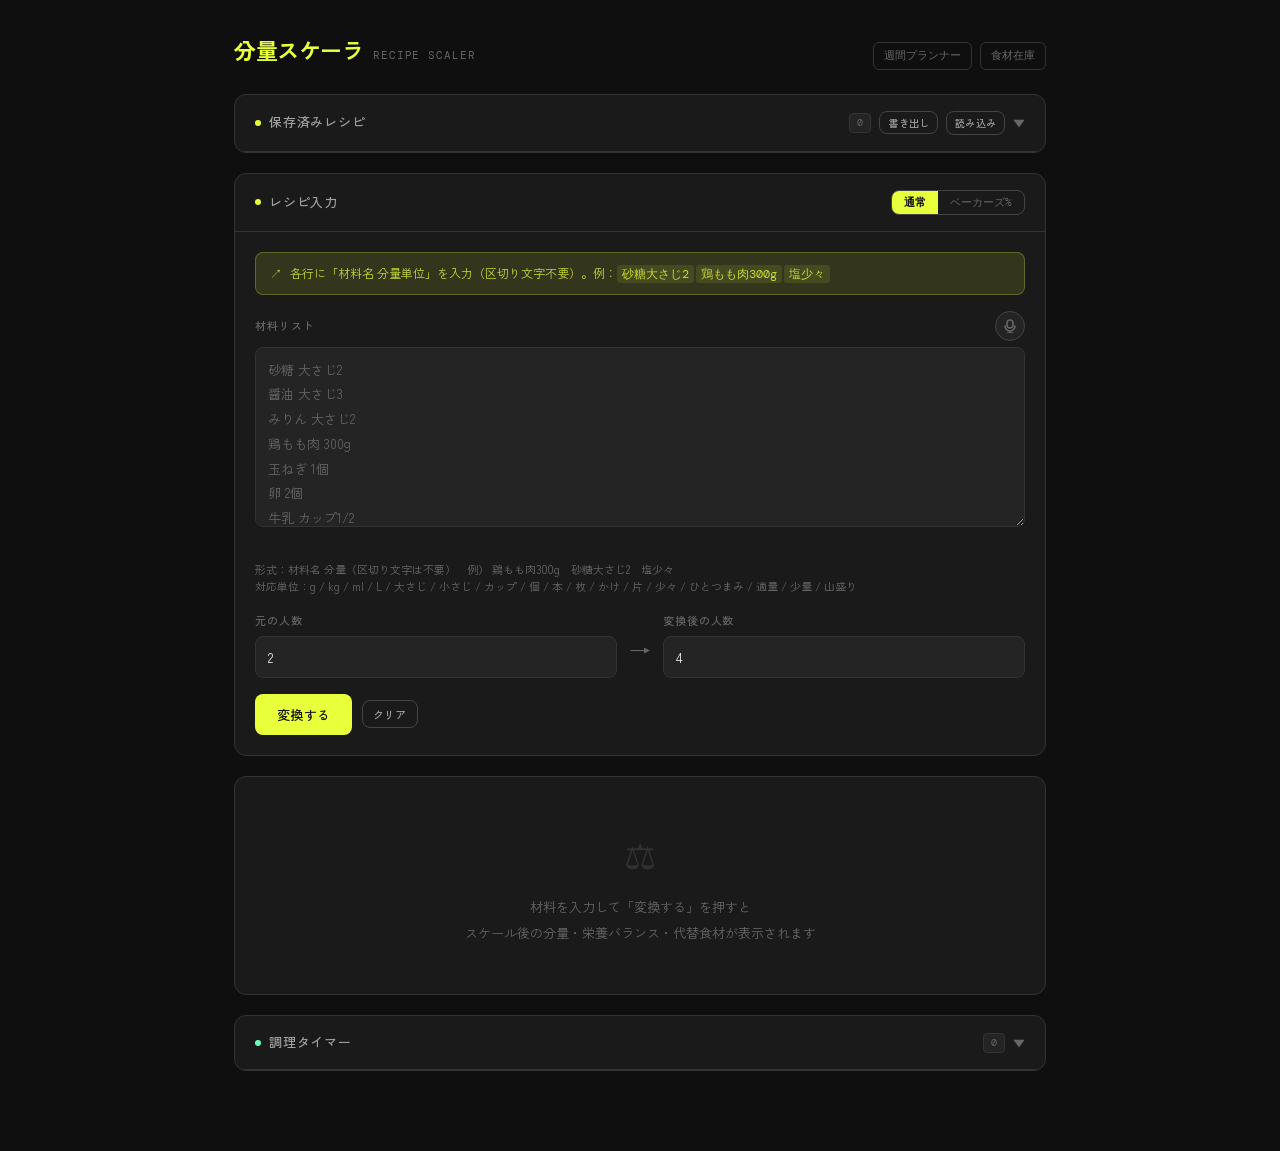
==== index.html @ e01cb743 "feat: 食品成分表DB（文部科学省2020年版）をカロリー計算に追加 fooddb_compact.json（2478品目）を動的ロードし、built-inの nutritionDBにない食材のカ" ====
<!DOCTYPE html>
<html lang="ja">
<head>
<meta charset="UTF-8">
<meta name="viewport" content="width=device-width, initial-scale=1.0">
<title>分量スケーラ</title>
<link rel="preconnect" href="https://fonts.googleapis.com">
<link rel="preconnect" href="https://fonts.gstatic.com" crossorigin>
<link href="https://fonts.googleapis.com/css2?family=Zen+Kaku+Gothic+New:wght@300;400;500;700&family=DM+Mono:wght@300;400;500&display=swap" rel="stylesheet">
<link rel="manifest" href="manifest.json">
<meta name="theme-color" content="#0f0f0f">
<meta name="apple-mobile-web-app-capable" content="yes">
<meta name="apple-mobile-web-app-status-bar-style" content="black">
<meta name="apple-mobile-web-app-title" content="分量スケーラ">
<style>
  *, *::before, *::after { box-sizing: border-box; margin: 0; padding: 0; }

  :root {
    --bg: #0f0f0f;
    --bg2: #1a1a1a;
    --bg3: #242424;
    --bg4: #2e2e2e;
    --border: #333;
    --border2: #444;
    --accent: #e8ff3c;
    --accent-dim: rgba(232,255,60,0.12);
    --accent-dim2: rgba(232,255,60,0.06);
    --text: #f0f0f0;
    --text2: #a0a0a0;
    --text3: #666;
    --p-color: #6bffb8;
    --f-color: #ff7b7b;
    --c-color: #e8ff3c;
    --radius: 12px;
    --radius-sm: 8px;
  }

  html { scroll-behavior: smooth; }

  body {
    font-family: 'Zen Kaku Gothic New', sans-serif;
    background: var(--bg);
    color: var(--text);
    min-height: 100vh;
    font-size: 15px;
    line-height: 1.6;
  }

  /* ── HEADER ─────────────────────────────── */
  header { padding: 32px 24px 0; max-width: 860px; margin: 0 auto; }
  .logo { display: flex; align-items: baseline; gap: 10px; }
  .logo-title { font-size: 22px; font-weight: 700; letter-spacing: -0.5px; color: var(--accent); }
  .logo-sub {
    font-family: 'DM Mono', monospace;
    font-size: 11px; color: var(--text3);
    letter-spacing: 0.08em; text-transform: uppercase;
  }

  /* ── MAIN ────────────────────────────────── */
  main {
    max-width: 860px; margin: 0 auto;
    padding: 24px 24px 80px;
    display: flex; flex-direction: column; gap: 20px;
  }

  /* ── CARD ────────────────────────────────── */
  .card { background: var(--bg2); border: 1px solid var(--border); border-radius: var(--radius); overflow: hidden; }
  .card-header {
    display: flex; align-items: center; justify-content: space-between;
    padding: 16px 20px; border-bottom: 1px solid var(--border); gap: 12px;
    cursor: default;
  }
  .card-header.toggleable { cursor: pointer; user-select: none; }
  .card-header.toggleable:hover { background: var(--bg3); }
  .card-title {
    font-size: 13px; font-weight: 500;
    letter-spacing: 0.06em; text-transform: uppercase;
    color: var(--text2);
    display: flex; align-items: center; gap: 8px;
  }
  .card-title .dot { width: 6px; height: 6px; border-radius: 50%; background: var(--accent); flex-shrink: 0; }
  .card-body { padding: 20px; }
  .card-header-right { display: flex; align-items: center; gap: 8px; }

  /* ── FORM ────────────────────────────────── */
  .field { display: flex; flex-direction: column; gap: 6px; }
  .field label { font-size: 11px; font-weight: 500; letter-spacing: 0.08em; text-transform: uppercase; color: var(--text3); }

  input[type="number"], input[type="text"], textarea {
    background: var(--bg3); border: 1px solid var(--border);
    border-radius: var(--radius-sm); color: var(--text);
    font-family: inherit; font-size: 14px; padding: 10px 12px;
    outline: none; transition: border-color 0.15s;
    width: 100%; appearance: none; -webkit-appearance: none;
  }
  input[type="number"]:focus, input[type="text"]:focus, textarea:focus { border-color: var(--accent); }
  input::placeholder, textarea::placeholder { color: var(--text3); }
  textarea { resize: vertical; min-height: 180px; font-size: 13px; line-height: 1.9; }
  .number-row { display: flex; gap: 12px; align-items: flex-end; }
  .number-row .field { flex: 1; }
  .arrow-label { font-size: 22px; color: var(--text3); padding-bottom: 10px; flex-shrink: 0; user-select: none; }

  /* ── BUTTONS ─────────────────────────────── */
  .btn {
    display: inline-flex; align-items: center; justify-content: center; gap: 6px;
    font-family: inherit; font-size: 13px; font-weight: 500;
    border: none; border-radius: var(--radius-sm);
    cursor: pointer; transition: all 0.15s;
    letter-spacing: 0.02em; white-space: nowrap;
  }
  .btn-primary { background: var(--accent); color: #0f0f0f; padding: 11px 22px; }
  .btn-primary:hover { background: #f5ff6e; }
  .btn-primary:active { transform: scale(0.98); }
  .btn-ghost { background: transparent; color: var(--text2); border: 1px solid var(--border2); padding: 5px 10px; font-size: 11px; }
  .btn-ghost:hover { background: var(--bg3); color: var(--accent); border-color: var(--accent); }
  .btn-alt { background: var(--bg3); color: var(--accent); border: 1px solid var(--accent); padding: 5px 10px; font-size: 11px; }
  .btn-alt:hover { background: var(--accent-dim); }
  .btn-save { background: var(--bg3); color: var(--text2); border: 1px solid var(--border2); padding: 11px 18px; }
  .btn-save:hover { border-color: var(--accent); color: var(--accent); }
  .btn-danger { background: transparent; color: var(--text3); border: 1px solid transparent; padding: 4px 8px; font-size: 11px; }
  .btn-danger:hover { color: var(--f-color); border-color: var(--f-color); background: rgba(255,123,123,0.08); }
  .action-row { display: flex; gap: 10px; align-items: center; flex-wrap: wrap; margin-top: 16px; }

  /* ── RESULT TABLE ────────────────────────── */
  .result-table { width: 100%; border-collapse: collapse; font-size: 14px; }
  .result-table th {
    font-size: 10px; letter-spacing: 0.1em; text-transform: uppercase;
    color: var(--text3); font-weight: 500;
    padding: 8px 12px; text-align: left; border-bottom: 1px solid var(--border);
  }
  .result-table td { padding: 11px 12px; border-bottom: 1px solid var(--border); vertical-align: top; }
  .result-table tr:last-child td { border-bottom: none; }
  .result-table tr:hover td { background: var(--bg3); }
  .ing-name { font-weight: 500; }
  .ing-amount { font-family: 'DM Mono', monospace; font-size: 13px; color: var(--accent); }
  .ing-note { font-size: 11px; color: var(--text3); margin-top: 2px; }
  .ing-ambiguous { font-size: 11px; color: #ffb347; margin-top: 2px; font-style: italic; }
  .ing-calorie { font-family: 'DM Mono', monospace; font-size: 12px; color: var(--text2); text-align: right; }
  .table-wrap { overflow-x: auto; }

/* ── MODE TOGGLE ────────────────────────── */
  .mode-toggle { display: flex; gap: 0; border: 1px solid var(--border2); border-radius: var(--radius-sm); overflow: hidden; }
  .mode-btn { font-size: 11px; font-family: 'DM Mono', monospace; padding: 4px 12px; background: transparent; color: var(--text3); border: none; cursor: pointer; transition: all 0.15s; white-space: nowrap; }
  .mode-btn.active { background: var(--accent); color: #0f0f0f; font-weight: 600; }
  .mode-btn:not(.active):hover { background: var(--bg3); color: var(--text2); }

  /* ── BAKER'S % TABLE ─────────────────────── */
  .bp-table { width: 100%; border-collapse: collapse; font-size: 14px; }
  .bp-table th { font-size: 10px; letter-spacing: 0.1em; text-transform: uppercase; color: var(--text3); font-weight: 500; padding: 8px 16px; text-align: left; border-bottom: 1px solid var(--border); }
  .bp-table td { padding: 11px 16px; border-bottom: 1px solid var(--border); vertical-align: middle; }
  .bp-table tr:last-child td { border-bottom: none; }
  .bp-table tr:hover td { background: var(--bg3); }
  .bp-base-row td { background: var(--accent-dim2) !important; }
  .bp-pct { font-family: 'DM Mono', monospace; font-size: 15px; font-weight: 500; color: var(--accent); }
  .bp-bar-track { width: 100%; height: 5px; background: var(--bg4); border-radius: 3px; margin-top: 5px; overflow: hidden; }
  .bp-bar-fill  { height: 100%; border-radius: 3px; background: var(--accent); max-width: 100%; }
  .bp-flour-input { display: flex; align-items: center; gap: 8px; padding: 14px 16px; border-bottom: 1px solid var(--border); background: var(--bg3); }
  .bp-flour-input label { font-size: 11px; color: var(--text3); letter-spacing: 0.06em; text-transform: uppercase; white-space: nowrap; }
  .bp-flour-input input { width: 80px; font-family: 'DM Mono', monospace; }
  .bp-total-row { display: flex; align-items: center; justify-content: space-between; padding: 12px 16px; border-top: 1px solid var(--border); background: var(--accent-dim2); font-size: 13px; }

  /* ── DIET PROFILE ───────────────────────── */
  .diet-bar { display: flex; gap: 6px; flex-wrap: wrap; padding: 10px 20px; border-bottom: 1px solid var(--border); }
  .diet-chip {
    font-size: 11px; font-family: 'DM Mono', monospace; letter-spacing: 0.04em;
    padding: 4px 11px; border-radius: 20px; cursor: pointer;
    border: 1px solid var(--border2); background: transparent; color: var(--text3);
    transition: all 0.15s;
  }
  .diet-chip:hover { border-color: var(--accent); color: var(--accent); }
  .diet-chip.active { background: var(--accent-dim); border-color: var(--accent); color: var(--accent); }
  .diet-flag {
    display: inline-block; font-size: 10px; font-weight: 600; font-family: 'DM Mono', monospace;
    padding: 1px 6px; border-radius: 4px; margin-left: 6px; vertical-align: middle;
    white-space: nowrap;
  }
  .diet-flag-ng  { background: rgba(255,123,123,0.15); color: #ff7b7b; border: 1px solid rgba(255,123,123,0.3); }
  .diet-flag-ok  { background: rgba(107,255,184,0.12); color: #6bffb8; border: 1px solid rgba(107,255,184,0.25); }
  .result-table tr.diet-ng td { background: rgba(255,123,123,0.04); }

  /* ── SUBSTITUTE ──────────────────────────── */
  .sub-panel {
    background: var(--bg3); border: 1px solid var(--border2);
    border-radius: var(--radius-sm); padding: 10px 12px;
    margin-top: 8px; display: none; animation: fadeIn 0.15s ease;
  }
  .sub-panel.open { display: block; }
  .sub-title { font-size: 10px; letter-spacing: 0.1em; text-transform: uppercase; color: var(--text3); margin-bottom: 6px; }
  .sub-list { list-style: none; display: flex; flex-direction: column; gap: 4px; }
  .sub-list li {
    font-size: 12px; color: var(--text2);
    padding: 4px 8px; background: var(--bg4);
    border-radius: 4px; border-left: 2px solid var(--accent);
  }

  /* ── TOTAL ROW ───────────────────────────── */
  .total-row {
    display: flex; align-items: center; justify-content: space-between;
    padding: 14px 20px; background: var(--accent-dim2);
    border-top: 1px solid var(--border); font-size: 13px;
  }
  .total-label { font-weight: 500; color: var(--text2); font-size: 11px; letter-spacing: 0.06em; text-transform: uppercase; }
  .total-value { font-family: 'DM Mono', monospace; font-size: 18px; font-weight: 500; color: var(--accent); }
  .total-per { font-size: 12px; color: var(--text3); margin-left: 4px; }

  /* ── NUTRITION SECTION ───────────────────── */
  .nutr-section { border-top: 1px solid var(--border); }
  .nutr-header {
    display: flex; align-items: center; justify-content: space-between;
    padding: 14px 20px; border-bottom: 1px solid var(--border);
  }
  .nutr-wrap {
    display: grid; grid-template-columns: 180px 1fr;
    gap: 24px; padding: 20px; align-items: center;
  }
  .nutr-canvas-wrap { position: relative; width: 160px; height: 160px; margin: 0 auto; }
  canvas#nutritionChart { display: block; width: 160px; height: 160px; }
  .nutr-legend { display: flex; flex-direction: column; gap: 12px; }
  .nutr-item { display: flex; flex-direction: column; gap: 4px; }
  .nutr-item-header { display: flex; align-items: center; justify-content: space-between; }
  .nutr-dot-label { display: flex; align-items: center; gap: 6px; font-size: 12px; color: var(--text2); }
  .nutr-dot { width: 8px; height: 8px; border-radius: 50%; flex-shrink: 0; }
  .nutr-val { font-family: 'DM Mono', monospace; font-size: 13px; }
  .nutr-pct { font-size: 10px; color: var(--text3); margin-left: 4px; }
  .nutr-bar-track { width: 100%; height: 4px; background: var(--bg4); border-radius: 2px; overflow: hidden; }
  .nutr-bar-fill { height: 100%; border-radius: 2px; transition: width 0.5s cubic-bezier(0.22,1,0.36,1); }
  .nutr-kcal-note { font-size: 10px; color: var(--text3); padding: 0 20px 12px; text-align: right; }

  /* ── COST SECTION ───────────────────────── */
  .cost-section { border-top: 1px solid var(--border); }
  .cost-header { display: flex; align-items: center; justify-content: space-between; padding: 12px 20px; cursor: pointer; user-select: none; }
  .cost-header:hover { background: var(--bg3); }
  .cost-body { padding: 0 20px 16px; }
  .cost-grid { display: grid; grid-template-columns: 1fr auto auto; gap: 0; }
  .cost-row { display: contents; }
  .cost-row > * { padding: 7px 8px; border-bottom: 1px solid var(--border); font-size: 13px; display: flex; align-items: center; }
  .cost-row:last-child > * { border-bottom: none; }
  .cost-ing-name { font-weight: 500; min-width: 0; overflow: hidden; text-overflow: ellipsis; white-space: nowrap; }
  .cost-price-wrap { display: flex; align-items: center; gap: 5px; white-space: nowrap; }
  .cost-price-wrap input { width: 72px; padding: 4px 8px; font-size: 12px; font-family: 'DM Mono', monospace; }
  .cost-price-wrap span { font-size: 11px; color: var(--text3); }
  .cost-calc { font-family: 'DM Mono', monospace; font-size: 12px; color: var(--text2); text-align: right; white-space: nowrap; min-width: 70px; justify-content: flex-end; }
  .cost-total-row { display: flex; justify-content: space-between; align-items: center; margin-top: 12px; padding-top: 12px; border-top: 1px solid var(--border); }
  .cost-total-label { font-size: 11px; color: var(--text3); text-transform: uppercase; letter-spacing: 0.06em; }
  .cost-total-val { font-family: 'DM Mono', monospace; font-size: 18px; color: var(--accent); font-weight: 500; }
  .cost-total-per { font-size: 12px; color: var(--text3); margin-left: 4px; }
  .cost-hint { font-size: 11px; color: var(--text3); margin-top: 4px; }

  /* ── ALLERGEN + SODIUM ───────────────────── */
  .allergen-section { border-top: 1px solid var(--border); padding: 14px 20px; display: flex; flex-direction: column; gap: 12px; }
  .allergen-row { display: flex; align-items: flex-start; gap: 10px; flex-wrap: wrap; }
  .allergen-row-label { font-size: 10px; letter-spacing: 0.08em; text-transform: uppercase; color: var(--text3); padding-top: 3px; flex-shrink: 0; width: 70px; }
  .allergen-pills { display: flex; flex-wrap: wrap; gap: 5px; }
  .a-pill {
    font-size: 10px; font-weight: 500; padding: 2px 8px;
    border-radius: 20px; border: 1px solid; white-space: nowrap;
    font-family: 'DM Mono', monospace;
  }
  .a-pill-mandatory { color: #ff9f7b; border-color: rgba(255,159,123,0.35); background: rgba(255,159,123,0.1); }
  .a-pill-advisory  { color: var(--text2); border-color: var(--border2); background: var(--bg3); }
  .a-none { font-size: 11px; color: var(--text3); padding-top: 2px; }
  /* Per-ingredient mini tags */
  .ing-allergens { display: flex; flex-wrap: wrap; gap: 3px; margin-top: 4px; }
  .a-mini {
    font-size: 9px; padding: 1px 5px; border-radius: 10px;
    border: 1px solid rgba(255,159,123,0.3);
    color: #ff9f7b; background: rgba(255,159,123,0.08);
    font-family: 'DM Mono', monospace; white-space: nowrap;
  }
  /* Sodium bar */
  .sodium-wrap { display: flex; flex-direction: column; gap: 5px; }
  .sodium-header { display: flex; justify-content: space-between; align-items: baseline; }
  .sodium-label { font-size: 10px; letter-spacing: 0.08em; text-transform: uppercase; color: var(--text3); }
  .sodium-vals { font-family: 'DM Mono', monospace; font-size: 12px; }
  .sodium-val-main { color: var(--text); }
  .sodium-val-per  { font-size: 10px; color: var(--text3); margin-left: 8px; }
  .sodium-track { width: 100%; height: 6px; background: var(--bg4); border-radius: 3px; overflow: hidden; position: relative; }
  .sodium-fill  { height: 100%; border-radius: 3px; transition: width 0.5s cubic-bezier(0.22,1,0.36,1); }
  .sodium-limit { font-size: 10px; color: var(--text3); text-align: right; margin-top: 2px; }

  /* toggle */
  .toggle-group { display: flex; background: var(--bg3); border: 1px solid var(--border); border-radius: 6px; overflow: hidden; }
  .toggle-btn { font-family: inherit; font-size: 11px; font-weight: 500; padding: 4px 12px; border: none; cursor: pointer; background: transparent; color: var(--text3); transition: all 0.15s; }
  .toggle-btn.active { background: var(--accent); color: #0f0f0f; }
  .toggle-btn:hover:not(.active) { color: var(--text2); }

  @media (max-width: 520px) {
    .nutr-wrap { grid-template-columns: 1fr; }
    .nutr-canvas-wrap { width: 140px; height: 140px; }
    canvas#nutritionChart { width: 140px; height: 140px; }
  }

  /* ── SAVED RECIPES ───────────────────────── */
  .collapse-body { overflow: hidden; transition: max-height 0.3s ease; }
  .collapse-body.closed { max-height: 0 !important; }
  .chevron { font-size: 12px; color: var(--text3); transition: transform 0.2s; }
  .chevron.open { transform: rotate(180deg); }
  .recipe-list { display: flex; flex-direction: column; }
  .recipe-item {
    display: flex; align-items: center; gap: 12px;
    padding: 12px 20px; border-bottom: 1px solid var(--border);
    font-size: 13px; transition: background 0.1s;
  }
  .recipe-item:last-child { border-bottom: none; }
  .recipe-item:hover { background: var(--bg3); }
  .recipe-item-name { font-weight: 500; flex: 1; min-width: 0; overflow: hidden; text-overflow: ellipsis; white-space: nowrap; }
  .recipe-item-meta { font-family: 'DM Mono', monospace; font-size: 10px; color: var(--text3); flex-shrink: 0; }
  .recipe-item-actions { display: flex; gap: 6px; flex-shrink: 0; }
  .badge { font-family: 'DM Mono', monospace; font-size: 10px; background: var(--accent-dim); color: var(--accent); border: 1px solid rgba(232,255,60,0.25); border-radius: 4px; padding: 1px 6px; flex-shrink: 0; }
  .badge-count { font-family: 'DM Mono', monospace; font-size: 10px; background: var(--bg3); color: var(--text3); border: 1px solid var(--border); border-radius: 4px; padding: 1px 7px; }
  .empty-recipes { padding: 24px; text-align: center; color: var(--text3); font-size: 12px; }

  /* ── MODAL ───────────────────────────────── */
  .modal-overlay {
    position: fixed; inset: 0;
    background: rgba(0,0,0,0.7);
    display: flex; align-items: center; justify-content: center;
    z-index: 100; padding: 20px;
    animation: fadeIn 0.15s ease;
  }
  .modal-overlay.hidden { display: none; }
  .modal {
    background: var(--bg2); border: 1px solid var(--border2);
    border-radius: var(--radius); padding: 24px;
    width: 100%; max-width: 380px;
    animation: slideUp 0.2s ease;
  }
  .modal-title { font-size: 14px; font-weight: 500; margin-bottom: 16px; }
  .modal-actions { display: flex; gap: 8px; justify-content: flex-end; margin-top: 16px; }

  /* ── QR MODAL ────────────────────────────── */
  .qr-modal { max-width: 320px; text-align: center; }
  .qr-wrap { background: #fff; border-radius: 10px; padding: 16px; display: inline-block; margin: 12px 0; }
  .qr-wrap canvas { display: block; }
  .qr-url {
    font-family: 'DM Mono', monospace; font-size: 10px; color: var(--text3);
    word-break: break-all; margin-top: 8px; line-height: 1.5;
  }
  .qr-hint { font-size: 11px; color: var(--text3); margin-top: 4px; }

  /* ── MISC ────────────────────────────────── */
  .citation { font-size: 10px; color: var(--text3); text-align: right; padding: 8px 20px; border-top: 1px solid var(--border); font-family: 'DM Mono', monospace; }
  .empty-state { text-align: center; padding: 48px 24px; color: var(--text3); }
  .empty-state .icon { font-size: 36px; margin-bottom: 12px; opacity: 0.3; }
  .empty-state p { font-size: 13px; line-height: 2; }
  .notice {
    background: var(--accent-dim); border: 1px solid rgba(232,255,60,0.25);
    border-radius: var(--radius-sm); padding: 10px 14px; font-size: 12px;
    color: rgba(232,255,60,0.8); margin-bottom: 16px;
    display: flex; gap: 8px; align-items: flex-start;
  }
  .hint { font-size: 11px; color: var(--text3); line-height: 1.6; }

  /* ── VOICE INPUT ─────────────────────────── */
  .field-label-row { display: flex; align-items: center; justify-content: space-between; }
  .field-label-row label { margin-bottom: 0; }
  .mic-btn {
    display: inline-flex; align-items: center; justify-content: center;
    width: 30px; height: 30px; flex-shrink: 0;
    background: var(--bg3); border: 1px solid var(--border2);
    border-radius: 50%; cursor: pointer;
    transition: all 0.15s; color: var(--text3);
  }
  .mic-btn:hover { border-color: var(--accent); color: var(--accent); background: var(--accent-dim); }
  .mic-btn.listening {
    background: rgba(255,100,100,0.15); border-color: #ff6464; color: #ff6464;
    animation: micPulse 1.2s ease-in-out infinite;
  }
  .mic-btn.hidden { display: none; }
  .voice-status {
    font-size: 11px; min-height: 18px; margin-top: 4px;
    color: var(--text3); transition: color 0.2s;
    white-space: nowrap; overflow: hidden; text-overflow: ellipsis;
  }
  .voice-status.active { color: #ff9090; }
  @keyframes micPulse {
    0%,100% { box-shadow: 0 0 0 0 rgba(255,100,100,0.5); }
    50%      { box-shadow: 0 0 0 7px rgba(255,100,100,0); }
  }

  .scale-badge { font-family: 'DM Mono', monospace; font-size: 10px; background: var(--accent-dim); color: var(--accent); border: 1px solid rgba(232,255,60,0.3); border-radius: 4px; padding: 2px 7px; }

  @keyframes fadeIn {
    from { opacity: 0; transform: translateY(-4px); }
    to   { opacity: 1; transform: translateY(0); }
  }
  @keyframes slideUp {
    from { opacity: 0; transform: translateY(16px); }
    to   { opacity: 1; transform: translateY(0); }
  }

  ::-webkit-scrollbar { width: 6px; height: 6px; }
  ::-webkit-scrollbar-track { background: transparent; }
  ::-webkit-scrollbar-thumb { background: var(--border2); border-radius: 3px; }

  @media (max-width: 600px) {
    .number-row { flex-wrap: wrap; }
    .arrow-label { display: none; }
    .result-table th:nth-child(3), .result-table td:nth-child(3) { display: none; }
    .recipe-item-meta { display: none; }
  }

  /* ── TIMER ───────────────────────────────── */
  .timer-card { background: var(--bg2); border: 1px solid var(--border); border-radius: var(--radius); overflow: hidden; }
  .timer-add-row { display: flex; gap: 8px; align-items: center; padding: 14px 20px; flex-wrap: wrap; }
  .timer-add-row input[type="text"]   { flex: 1; min-width: 120px; }
  .timer-add-row input[type="number"] { width: 64px; }
  .timer-list { display: flex; flex-direction: column; }
  .timer-item {
    display: flex; align-items: center; gap: 12px;
    padding: 12px 20px; border-top: 1px solid var(--border);
    transition: background 0.1s;
  }
  .timer-item:hover { background: var(--bg3); }
  .timer-name { flex: 1; font-size: 13px; font-weight: 500; min-width: 0; overflow: hidden; text-overflow: ellipsis; white-space: nowrap; }
  .timer-display {
    font-family: 'DM Mono', monospace; font-size: 20px; font-weight: 500;
    min-width: 72px; text-align: center; letter-spacing: 0.05em;
  }
  .timer-display.running  { color: var(--accent); }
  .timer-display.done     { color: #ff7b7b; animation: timerDone 0.6s ease infinite alternate; }
  .timer-display.idle     { color: var(--text2); }
  .timer-btns { display: flex; gap: 5px; flex-shrink: 0; }
  .timer-ring { width: 36px; height: 36px; flex-shrink: 0; }
  .timer-ring circle { transition: stroke-dashoffset 1s linear; }
  @keyframes timerDone { from { opacity:1; } to { opacity:0.3; } }

  /* ── PRINT ───────────────────────────────── */
  @media print {
    * { -webkit-print-color-adjust: exact; print-color-adjust: exact; }

    body { background: #fff; color: #111; font-size: 13px; }

    header, #savedCard, #emptyState, #timerCard,
    .action-row, .card-header .card-header-right,
    .btn-primary, .btn-save, .btn-ghost, .btn-alt, .btn-danger,
    .nutr-section, .notice, .hint,
    #micBtn, .voice-status,
    nav, .modal-overlay { display: none !important; }

    main { padding: 0; gap: 12px; }

    .card { border: 1px solid #ccc; border-radius: 6px; box-shadow: none; background: #fff; }
    .card-header { padding: 10px 14px; border-bottom: 1px solid #ddd; background: #f8f8f8; }
    .card-title { color: #333; font-size: 11px; }
    .card-title .dot { background: #333; }
    .card-body { padding: 14px; }

    textarea, input[type="number"] { border: 1px solid #ddd; background: #fafafa; color: #111; font-size: 12px; }

    .result-table { font-size: 12px; }
    .result-table th { color: #666; border-bottom: 1px solid #ddd; }
    .result-table td { border-bottom: 1px solid #eee; padding: 8px 10px; }
    .result-table tr:hover td { background: transparent; }
    .ing-name { color: #111; }
    .ing-amount { color: #333; }
    .ing-note, .ing-ambiguous { color: #666; }
    .ing-calorie { color: #444; }

    .sub-panel { display: none !important; }
    .total-row { background: #f5f5f5; border-top: 1px solid #ccc; }
    .total-label { color: #666; }
    .total-value { color: #111; font-size: 16px; }
    .total-per { color: #888; }

    .scale-badge { border: 1px solid #ccc; color: #333; background: #f5f5f5; }

    .citation { color: #999; border-top: 1px solid #eee; }

    .print-footer {
      display: block !important;
      text-align: center; font-size: 10px; color: #aaa;
      margin-top: 16px; padding-top: 8px; border-top: 1px solid #eee;
    }
  }
  .print-footer { display: none; }
</style>
</head>
<body>

<header>
  <div style="display:flex;align-items:baseline;justify-content:space-between;flex-wrap:wrap;gap:12px;">
    <div class="logo">
      <span class="logo-title">分量スケーラ</span>
      <span class="logo-sub">Recipe Scaler</span>
    </div>
    <div style="display:flex;gap:8px;">
      <a href="planner.html" style="font-size:11px;color:var(--text3);text-decoration:none;font-family:'DM Mono',monospace;border:1px solid var(--border);border-radius:6px;padding:4px 10px;transition:all 0.15s;" onmouseover="this.style.color='var(--accent)';this.style.borderColor='var(--accent)';" onmouseout="this.style.color='var(--text3)';this.style.borderColor='var(--border)';">週間プランナー</a>
      <a href="pantry.html" style="font-size:11px;color:var(--text3);text-decoration:none;font-family:'DM Mono',monospace;border:1px solid var(--border);border-radius:6px;padding:4px 10px;transition:all 0.15s;" onmouseover="this.style.color='var(--accent)';this.style.borderColor='var(--accent)';" onmouseout="this.style.color='var(--text3)';this.style.borderColor='var(--border)';">食材在庫</a>
    </div>
  </div>
</header>

<main>

  <!-- SAVED RECIPES CARD -->
  <div class="card" id="savedCard">
    <div class="card-header toggleable" onclick="toggleSavedPanel()">
      <span class="card-title"><span class="dot"></span>保存済みレシピ</span>
      <div class="card-header-right">
        <span class="badge-count" id="recipeCount">0</span>
        <button class="btn btn-ghost" onclick="exportRecipes(event)" title="JSONでエクスポート" style="font-size:10px;padding:3px 8px;">書き出し</button>
        <label class="btn btn-ghost" style="font-size:10px;padding:3px 8px;cursor:pointer;" title="JSONからインポート">
          読み込み<input type="file" accept=".json" style="display:none;" onchange="importRecipes(event)">
        </label>
        <span class="chevron" id="savedChevron">▼</span>
      </div>
    </div>
    <div class="collapse-body closed" id="savedBody" style="max-height:0;">
      <div class="recipe-list" id="recipeList">
        <div class="empty-recipes">保存されたレシピはありません</div>
      </div>
    </div>
  </div>

  <!-- INPUT CARD -->
  <div class="card">
    <div class="card-header">
      <span class="card-title"><span class="dot"></span>レシピ入力</span>
      <div class="mode-toggle">
        <button class="mode-btn active" id="modeNormal" onclick="setMode('normal')">通常</button>
        <button class="mode-btn"        id="modeBaker"  onclick="setMode('baker')">ベーカーズ%</button>
      </div>
    </div>
    <div class="card-body">
      <div class="notice">
        <span>↗</span>
        <span>各行に「材料名 分量単位」を入力（区切り文字不要）。例：<code style="font-family:'DM Mono',monospace;background:rgba(232,255,60,0.1);padding:1px 5px;border-radius:3px;">砂糖大さじ2</code>&thinsp;<code style="font-family:'DM Mono',monospace;background:rgba(232,255,60,0.1);padding:1px 5px;border-radius:3px;">鶏もも肉300g</code>&thinsp;<code style="font-family:'DM Mono',monospace;background:rgba(232,255,60,0.1);padding:1px 5px;border-radius:3px;">塩少々</code></span>
      </div>
      <div class="field" style="margin-bottom:16px;">
        <div class="field-label-row">
          <label>材料リスト</label>
          <div style="display:flex;gap:6px;align-items:center;">
            <button class="mic-btn" id="micBtn" onclick="toggleVoice()" title="音声入力（クリックして開始）">
              <svg width="14" height="14" viewBox="0 0 14 14" fill="none" stroke="currentColor" stroke-width="1.6" stroke-linecap="round" stroke-linejoin="round">
                <rect x="4" y="1" width="6" height="8" rx="3"/>
                <path d="M2 7a5 5 0 0 0 10 0"/>
                <line x1="7" y1="12" x2="7" y2="14"/>
                <line x1="4.5" y1="14" x2="9.5" y2="14"/>
              </svg>
            </button>
          </div>
        </div>
        <textarea id="ingredientInput" placeholder="砂糖 大さじ2&#10;醤油 大さじ3&#10;みりん 大さじ2&#10;鶏もも肉 300g&#10;玉ねぎ 1個&#10;卵 2個&#10;牛乳 カップ1/2&#10;塩 少々&#10;バター 10g"></textarea>
        <div class="voice-status" id="voiceStatus"></div>
        <div class="hint">形式：材料名 分量（区切り文字は不要）　例） 鶏もも肉300g　砂糖大さじ2　塩少々<br>対応単位：g / kg / ml / L / 大さじ / 小さじ / カップ / 個 / 本 / 枚 / かけ / 片 / 少々 / ひとつまみ / 適量 / 少量 / 山盛り</div>
      </div>
      <div class="number-row" id="normalModeControls">
        <div class="field">
          <label>元の人数</label>
          <input type="number" id="fromPerson" value="2" min="0.5" step="0.5">
        </div>
        <div class="arrow-label">→</div>
        <div class="field">
          <label>変換後の人数</label>
          <input type="number" id="toPerson" value="4" min="0.5" step="0.5">
        </div>
      </div>
      <div class="action-row">
        <button class="btn btn-primary" onclick="_appMode==='baker'?runBaker():convert()">変換する</button>
        <button class="btn btn-save" id="saveBtn" onclick="openSaveModal()" style="display:none;">保存</button>
        <button class="btn btn-ghost" id="qrBtn" onclick="openQrModal()" style="display:none;">QR共有</button>
        <button class="btn btn-ghost" id="printBtn" onclick="window.print()" style="display:none;">印刷</button>
        <button class="btn btn-ghost" onclick="clearAll()">クリア</button>
      </div>
    </div>
  </div>

  <!-- RESULT CARD -->
  <div class="card" id="resultCard" style="display:none;">
    <div class="card-header">
      <span class="card-title"><span class="dot"></span>変換結果</span>
      <span class="scale-badge" id="scaleBadge"></span>
    </div>
    <!-- DIET PROFILE BAR -->
    <div class="diet-bar" id="dietBar" style="display:none;">
      <button class="diet-chip" id="chip-gf"   onclick="toggleDiet('gf')">グルテンフリー</button>
      <button class="diet-chip" id="chip-vegan" onclick="toggleDiet('vegan')">ヴィーガン</button>
      <button class="diet-chip" id="chip-lowc"  onclick="toggleDiet('lowc')">糖質制限</button>
      <button class="diet-chip" id="chip-lowsalt" onclick="toggleDiet('lowsalt')">減塩</button>
    </div>

    <div class="table-wrap">
      <table class="result-table">
        <thead>
          <tr>
            <th style="width:28%">材料</th>
            <th style="width:28%">分量</th>
            <th style="width:14%">kcal</th>
            <th style="width:30%">代替食材</th>
          </tr>
        </thead>
        <tbody id="resultBody"></tbody>
      </table>
    </div>
    <div class="total-row" id="totalRow" style="display:none;">
      <span class="total-label">合計カロリー</span>
      <div>
        <span class="total-value" id="totalCalorie"></span>
        <span class="total-per" id="totalPer"></span>
      </div>
    </div>

    <!-- NUTRITION SECTION -->
    <div class="nutr-section" id="nutrSection" style="display:none;">
      <div class="nutr-header">
        <span class="card-title" style="font-size:12px;"><span class="dot" style="background:var(--p-color)"></span>栄養バランス（PFC）</span>
        <div class="toggle-group">
          <button class="toggle-btn active" id="toggleTotal" onclick="setNutrView('total')">合計</button>
          <button class="toggle-btn" id="togglePer" onclick="setNutrView('per')">1人前</button>
        </div>
      </div>
      <div class="nutr-wrap">
        <div class="nutr-canvas-wrap">
          <canvas id="nutritionChart"></canvas>
        </div>
        <div class="nutr-legend" id="nutrLegend"></div>
      </div>
      <div class="nutr-kcal-note" id="nutrKcalNote"></div>
    </div>

    <!-- ALLERGEN + SODIUM SECTION -->
    <div class="allergen-section" id="allergenSection" style="display:none;">
      <div class="allergen-row">
        <span class="allergen-row-label">アレルゲン</span>
        <div class="allergen-pills" id="allergenPills"></div>
      </div>
      <div class="sodium-wrap" id="sodiumWrap" style="display:none;">
        <div class="sodium-header">
          <span class="sodium-label">塩分（Na換算）</span>
          <span class="sodium-vals">
            <span class="sodium-val-main" id="sodiumTotal"></span>
            <span class="sodium-val-per"  id="sodiumPer"></span>
          </span>
        </div>
        <div class="sodium-track">
          <div class="sodium-fill" id="sodiumFill"></div>
        </div>
        <div class="sodium-limit" id="sodiumLimit"></div>
      </div>
    </div>

    <!-- COST SECTION -->
    <div class="cost-section" id="costSection" style="display:none;">
      <div class="cost-header" onclick="toggleCostBody()">
        <span class="card-title" style="font-size:12px;"><span class="dot" style="background:#ffb347;"></span>コスト計算</span>
        <span class="chevron" id="costChevron">▼</span>
      </div>
      <div id="costBody" style="display:none;">
        <div class="cost-body">
          <div class="cost-hint">各材料の購入価格（円）と内容量（g/ml）を入力すると使用コストを自動計算します</div>
          <div style="height:10px;"></div>
          <div class="cost-grid" id="costGrid"></div>
          <div class="cost-total-row" id="costTotalRow" style="display:none;">
            <span class="cost-total-label">合計コスト</span>
            <div>
              <span class="cost-total-val" id="costTotalVal">—</span>
              <span class="cost-total-per" id="costTotalPer"></span>
            </div>
          </div>
        </div>
      </div>
    </div>

    <div class="citation">カロリー・栄養データ：文部科学省 日本食品標準成分表2020年版（八訂）</div>
    <div class="print-footer">分量スケーラ — recipe-scaler | カロリー：文部科学省 日本食品標準成分表2020年版（八訂）</div>
  </div>

  <!-- BAKER'S % CARD -->
  <div class="card" id="bakerCard" style="display:none;">
    <div class="card-header">
      <span class="card-title"><span class="dot" style="background:#ffb347;"></span>ベーカーズパーセント</span>
      <span class="scale-badge" id="bakerBadge"></span>
    </div>
    <div class="bp-flour-input">
      <label>粉量（g）</label>
      <input type="number" id="bakerFlourG" min="1" step="1" placeholder="例：300" oninput="updateBakerTable()">
      <span style="font-size:12px;color:var(--text3);">を入力するとすべての分量を自動計算</span>
    </div>
    <div class="table-wrap">
      <table class="bp-table">
        <thead>
          <tr>
            <th style="width:32%">材料</th>
            <th style="width:20%">ベーカーズ%</th>
            <th style="width:22%">比率バー</th>
            <th style="width:26%">換算量（g）</th>
          </tr>
        </thead>
        <tbody id="bakerBody"></tbody>
      </table>
    </div>
    <div class="bp-total-row" id="bakerTotalRow" style="display:none;">
      <span style="font-size:11px;color:var(--text3);text-transform:uppercase;letter-spacing:0.06em;">生地合計</span>
      <span id="bakerTotalG" style="font-family:'DM Mono',monospace;font-size:14px;color:var(--text);"></span>
    </div>
  </div>

  <!-- EMPTY STATE -->
  <div id="emptyState" class="card">
    <div class="empty-state">
      <div class="icon">⚖</div>
      <p>材料を入力して「変換する」を押すと<br>スケール後の分量・栄養バランス・代替食材が表示されます</p>
    </div>
  </div>

  <!-- TIMER CARD -->
  <div class="card timer-card" id="timerCard">
    <div class="card-header toggleable" onclick="toggleTimerPanel()">
      <span class="card-title"><span class="dot" style="background:#6bffb8;"></span>調理タイマー</span>
      <div class="card-header-right">
        <span class="badge-count" id="timerCount">0</span>
        <span class="chevron" id="timerChevron">▼</span>
      </div>
    </div>
    <div class="collapse-body closed" id="timerBody" style="max-height:0;">
      <div class="timer-add-row">
        <input type="text" id="timerName" placeholder="名前（例：煮込み）" class="input" style="flex:1;min-width:100px;">
        <input type="number" id="timerMin" placeholder="分" min="0" max="999" class="input" style="width:60px;">
        <input type="number" id="timerSec" placeholder="秒" min="0" max="59"  class="input" style="width:60px;">
        <button class="btn btn-primary" onclick="addTimer()" style="padding:8px 16px;">追加</button>
      </div>
      <div class="timer-list" id="timerList"></div>
      <div id="timerEmpty" style="padding:20px;text-align:center;color:var(--text3);font-size:13px;">タイマーを追加してください</div>
    </div>
  </div>

</main>


<!-- QR MODAL -->
<div class="modal-overlay hidden" id="qrModal" onclick="onQrOverlayClick(event)">
  <div class="modal qr-modal">
    <div class="modal-title">QRコードで共有</div>
    <div class="qr-wrap"><canvas id="qrCanvas"></canvas></div>
    <div class="qr-url" id="qrUrl"></div>
    <div class="qr-hint">スマホのカメラで読み取るとレシピが開きます</div>
    <div class="modal-actions" style="justify-content:center;margin-top:12px;">
      <button class="btn btn-ghost" onclick="closeQrModal()">閉じる</button>
      <button class="btn btn-primary" onclick="downloadQr()">画像保存</button>
    </div>
  </div>
</div>

<!-- SAVE MODAL -->
<div class="modal-overlay hidden" id="saveModal" onclick="onModalOverlayClick(event)">
  <div class="modal">
    <div class="modal-title">レシピに名前をつけて保存</div>
    <div class="field">
      <label>レシピ名</label>
      <input type="text" id="recipeNameInput" placeholder="例：鶏の照り焼き（4人前）" maxlength="40">
    </div>
    <div class="modal-actions">
      <button class="btn btn-ghost" onclick="closeSaveModal()">キャンセル</button>
      <button class="btn btn-primary" onclick="confirmSave()">保存する</button>
    </div>
  </div>
</div>

<script>
// ══════════════════════════════════════════
// DATA
// ══════════════════════════════════════════

const substitutes = {
  "牛乳": ["豆乳（同量・弱火で使用）","オーツミルク（同量）","アーモンドミルク（同量）"],
  "バター": ["マーガリン（同量）","サラダ油（0.8倍量）","オリーブオイル（0.8倍量）"],
  "生クリーム": ["絹ごし豆腐をミキサーでなめらかに","豆乳クリーム（同量）"],
  "マヨネーズ": ["プレーンヨーグルト＋塩こしょう","豆腐マヨ（絹豆腐＋酢＋塩）"],
  "卵": ["片栗粉＋水（衣用）","重曹＋バナナ（膨らませ用）","ゼラチン（固める用）"],
  "小麦粉": ["米粉＋片栗粉（1:1）","コーンスターチ（とろみ用）"],
  "みりん": ["日本酒大さじ1＋砂糖小さじ1","甘酒大さじ1＋砂糖少々（アルコール不使用）"],
  "醤油": ["塩（塩分量を合わせて）","味噌（同量・風味変わる）"],
  "砂糖": ["はちみつ0.7倍量（甘みが強い）","みりん（液体料理向け）"],
  "サラダ油": ["米油（同量・クセなし）","なたね油（同量）","ごま油（少量・風味あり）"],
  "鶏もも肉": ["鶏むね肉（加熱時間を短く）","大豆ミート（同量）"],
  "鶏むね肉": ["鶏もも肉（加熱時間を長く）","豆腐ステーキ"],
  "挽き肉": ["大豆ミート（同量）","おから混合（増量用）"],
  "豚バラ肉": ["鶏もも肉（脂少なめ）","凍り豆腐（ヘルシー）"],
  "れんこん": ["ごぼう（同量）","かぶ（食感近い）"],
  "ごぼう": ["れんこん（同量）","セロリ（食感代用）"],
  "片栗粉": ["コーンスターチ（同量）","米粉（同量）"],
  "コーンスターチ": ["片栗粉（同量）","米粉（同量）"],
  "ベーキングパウダー": ["重曹小さじ1/4＋片栗粉小さじ1/4＋酢少々"],
  "だし汁": ["水＋顆粒だし（表示通り）","昆布水（昆布を一晩水に浸けたもの）"],
  "タラ": ["カレイ（同量）","ホッケ（同量）"],
  "サーモン": ["ブリ（同量）","マグロ（同量）"],
  "白身魚": ["豆腐ステーキ（ヘルシー）","高野豆腐（煮物用）"],
  "三杯酢": ["酢大さじ3＋醤油大さじ1＋砂糖大さじ1"],
  "パスタ": ["米粉パスタ（同量・グルテンフリー）","ビーフン（同量）"],
  "うどん": ["米粉麺（同量）","フォー（同量）"],
};

// ── 食品成分表DB（文部科学省2020年版）動的ロード ─────────────
let foodDBEntries = null;
(async function loadFoodDB() {
  try {
    const res = await fetch('./fooddb_compact.json');
    if (!res.ok) return;
    const db = await res.json();
    // cols: [id, name, kcal, prot, fat, carb, fiber, salt]
    // salt(g/100g) → sodium_mg = salt / 2.54 * 1000
    foodDBEntries = db.data.map(r => ({
      name: r[1],
      kcal: r[2] ?? 0,
      p:    r[3] ?? 0,
      f:    r[4] ?? 0,
      c:    r[5] ?? 0,
      s:    Math.round((r[7] ?? 0) / 2.54 * 1000)
    }));
  } catch(e) { /* ネットワーク不可時は無視してbuilt-inのみ使用 */ }
})();

function findInFoodDB(name) {
  if (!foodDBEntries) return null;
  // 1. 完全一致
  const exact = foodDBEntries.find(e => e.name === name);
  if (exact) return exact;
  // 2. fooddb名がユーザー名で始まる（「にんじん 根...」はにんじんで始まる → 生を優先）
  const startsWith = foodDBEntries.filter(e => e.name.startsWith(name));
  if (startsWith.length > 0) {
    // 「生」のエントリを最優先、次に短いもの
    const raw = startsWith.find(e => e.name.endsWith(' 生'));
    return raw || startsWith.sort((a,b) => a.name.length - b.name.length)[0];
  }
  // 3. fooddb名の括弧除去した先頭トークンにユーザー名が含まれる（「（まぐろ類）」→まぐろ）
  const tok1 = foodDBEntries.filter(e => {
    const tok = e.name.split(' ')[0].replace(/[（(）)［\]＜＞]/g, '');
    return tok.length >= 2 && tok.includes(name);
  });
  if (tok1.length > 0) {
    const raw = tok1.find(e => e.name.endsWith(' 生'));
    return raw || tok1.sort((a,b) => a.name.length - b.name.length)[0];
  }
  // 4. fooddb名全体にユーザー名が含まれる（最後の手段）— 先頭付近マッチを優先
  const contains = foodDBEntries.filter(e => e.name.includes(name));
  if (contains.length > 0) {
    // 先頭から始まるものを優先、次に「生」のもの、次に短いもの
    const early = contains.filter(e => e.name.indexOf(name) <= 4);
    const pool = early.length > 0 ? early : contains;
    const raw = pool.find(e => e.name.endsWith(' 生'));
    return raw || pool.sort((a,b) => a.name.length - b.name.length)[0];
  }
  return null;
}

// per 100g: { kcal, p=protein, f=fat, c=carbs, s=sodium(mg) }
// 文部科学省 日本食品標準成分表2020年版（八訂）準拠（下記built-inは主要食材のみ、残りは fooddb_compact.json から動的ロード）
const nutritionDB = {
  "砂糖":       {kcal:384,p:0,   f:0,    c:99.2, s:1},
  "塩":         {kcal:0,  p:0,   f:0,    c:0,    s:39000},
  "醤油":       {kcal:71, p:7.7, f:0,    c:7.9,  s:5700},
  "みりん":     {kcal:241,p:0.3, f:0,    c:54.9, s:40},
  "酢":         {kcal:25, p:0.1, f:0,    c:2.4,  s:8},
  "サラダ油":   {kcal:921,p:0,   f:100,  c:0,    s:0},
  "ごま油":     {kcal:921,p:0,   f:100,  c:0,    s:0},
  "オリーブオイル":{kcal:921,p:0,f:100,  c:0,    s:0},
  "バター":     {kcal:745,p:0.5, f:81.0, c:0.2,  s:750},
  "小麦粉":     {kcal:368,p:8.3, f:1.5,  c:75.8, s:2},
  "片栗粉":     {kcal:338,p:0.1, f:0.1,  c:86.8, s:2},
  "米粉":       {kcal:374,p:6.0, f:0.7,  c:81.3, s:2},
  "コーンスターチ":{kcal:354,p:0.1,f:0.7,c:86.3, s:2},
  "米":         {kcal:358,p:6.1, f:0.9,  c:77.6, s:2},
  "パスタ":     {kcal:378,p:13.0,f:1.9,  c:72.2, s:2},
  "うどん":     {kcal:270,p:6.1, f:0.6,  c:56.8, s:500},
  "そば":       {kcal:274,p:9.8, f:1.0,  c:54.0, s:50},
  "鶏もも肉":   {kcal:204,p:16.6,f:14.2, c:0,    s:70},
  "鶏むね肉":   {kcal:133,p:23.3,f:1.9,  c:0,    s:42},
  "豚バラ肉":   {kcal:395,p:14.4,f:35.4, c:0.1,  s:55},
  "牛肉":       {kcal:272,p:17.1,f:22.3, c:0.3,  s:55},
  "卵":         {kcal:151,p:12.3,f:10.3, c:0.3,  s:140},
  "牛乳":       {kcal:67, p:3.3, f:3.8,  c:4.8,  s:41},
  "豆乳":       {kcal:46, p:3.6, f:2.0,  c:3.1,  s:2},
  "生クリーム": {kcal:433,p:2.0, f:45.0, c:3.1,  s:40},
  "豆腐":       {kcal:56, p:5.3, f:3.5,  c:1.6,  s:8},
  "絹ごし豆腐": {kcal:56, p:5.3, f:3.5,  c:1.6,  s:8},
  "木綿豆腐":   {kcal:73, p:7.0, f:4.3,  c:1.5,  s:10},
  "高野豆腐":   {kcal:529,p:50.5,f:34.1, c:4.2,  s:400},
  "にんじん":   {kcal:39, p:0.7, f:0.1,  c:9.3,  s:28},
  "玉ねぎ":     {kcal:37, p:1.0, f:0.1,  c:8.8,  s:2},
  "じゃがいも": {kcal:76, p:1.8, f:0.1,  c:17.3, s:1},
  "さつまいも": {kcal:132,p:1.2, f:0.2,  c:31.9, s:11},
  "キャベツ":   {kcal:23, p:1.3, f:0.2,  c:5.2,  s:5},
  "ほうれん草": {kcal:20, p:2.2, f:0.4,  c:3.1,  s:16},
  "トマト":     {kcal:20, p:0.7, f:0.1,  c:4.7,  s:3},
  "なす":       {kcal:18, p:1.1, f:0.1,  c:4.1,  s:0},
  "れんこん":   {kcal:66, p:1.9, f:0.1,  c:15.5, s:24},
  "ごぼう":     {kcal:65, p:1.8, f:0.1,  c:15.4, s:18},
  "かぼちゃ":   {kcal:91, p:1.9, f:0.3,  c:20.6, s:1},
  "ブロッコリー":{kcal:33, p:4.3, f:0.5,  c:5.2,  s:20},
  "しいたけ":   {kcal:18, p:3.0, f:0.4,  c:3.7,  s:2},
  "えのき":     {kcal:22, p:2.7, f:0.2,  c:7.6,  s:2},
  "しめじ":     {kcal:14, p:2.7, f:0.5,  c:4.8,  s:2},
  "サーモン":   {kcal:204,p:20.1,f:12.8, c:0.1,  s:59},
  "タラ":       {kcal:77, p:17.6,f:0.2,  c:0.1,  s:110},
  "まぐろ":     {kcal:125,p:26.4,f:1.4,  c:0.1,  s:45},
  "えび":       {kcal:98, p:20.6,f:0.6,  c:0.3,  s:170},
  "味噌":       {kcal:198,p:12.5,f:6.0,  c:21.9, s:4300},
  "マヨネーズ": {kcal:703,p:1.5, f:76.0, c:3.6,  s:770},
  "ケチャップ": {kcal:119,p:1.7, f:0.2,  c:27.4, s:1200},
  "はちみつ":   {kcal:329,p:0.2, f:0,    c:81.9, s:3},
  "ジャム":     {kcal:262,p:0.4, f:0.1,  c:66.3, s:30},
};

// ── アレルゲンDB ──────────────────────────────
// mandatory = 特定原材料7品目, advisory = 推奨表示品目
const allergenDB = [
  // label, mandatory, keyword patterns
  { label:'小麦', mandatory:true,  keys:['小麦粉','パスタ','うどん','パン粉','ベーキングパウダー','クレープ','ピザ','ラーメン','そうめん','素麺'] },
  { label:'卵',   mandatory:true,  keys:['卵','たまご','マヨネーズ'] },
  { label:'乳',   mandatory:true,  keys:['牛乳','バター','生クリーム','チーズ','ヨーグルト','ミルク','クリーム','練乳'] },
  { label:'えび', mandatory:true,  keys:['えび','エビ','海老','桜えび'] },
  { label:'かに', mandatory:true,  keys:['かに','カニ','蟹'] },
  { label:'そば', mandatory:true,  keys:['そば','蕎麦'] },
  { label:'落花生',mandatory:true, keys:['落花生','ピーナッツ','ピーナツ'] },
  { label:'大豆', mandatory:false, keys:['豆腐','豆乳','味噌','醤油','枝豆','納豆','油揚げ','厚揚げ','高野豆腐','おから','大豆'] },
  { label:'鶏肉', mandatory:false, keys:['鶏もも肉','鶏むね肉','鶏ひき肉','鶏肉','鶏ささみ','手羽'] },
  { label:'豚肉', mandatory:false, keys:['豚バラ肉','豚肉','豚ひき肉','豚ロース','ベーコン','ハム','ソーセージ'] },
  { label:'牛肉', mandatory:false, keys:['牛肉','牛バラ','牛ひき肉','ビーフ','牛すじ'] },
  { label:'ごま', mandatory:false, keys:['ごま油','ごま','胡麻'] },
  { label:'さけ', mandatory:false, keys:['サーモン','鮭','サケ'] },
  { label:'さば', mandatory:false, keys:['さば','サバ','鯖'] },
  { label:'いか', mandatory:false, keys:['いか','イカ','烏賊'] },
];

function getIngredientAllergens(name) {
  return allergenDB.filter(a => a.keys.some(k => name.includes(k)));
}

function detectAllAllergens(ingredientNames) {
  const found = new Map(); // label → mandatory
  for (const name of ingredientNames) {
    for (const a of getIngredientAllergens(name)) {
      if (!found.has(a.label)) found.set(a.label, a.mandatory);
    }
  }
  return found; // Map<label, mandatory>
}

// ══════════════════════════════════════════
// HELPERS
// ══════════════════════════════════════════

function fmtN(n) {
  if (n === 0) return '0';
  if (Number.isInteger(n)) return String(n);
  const fracs = [[0.5,'1/2'],[0.333,'1/3'],[0.667,'2/3'],[0.25,'1/4'],[0.75,'3/4'],[0.125,'1/8']];
  for (const [val, label] of fracs) {
    if (Math.abs(n - val) < 0.04) return label;
  }
  const whole = Math.floor(n);
  const frac = n - whole;
  if (whole > 0) {
    for (const [val, label] of fracs) {
      if (Math.abs(frac - val) < 0.04) return `${whole} ${label}`;
    }
  }
  return parseFloat(n.toFixed(1)).toString();
}

function parseFrac(s) {
  s = s.trim();
  if (s.includes('/')) { const [a,b] = s.split('/'); return parseFloat(a)/parseFloat(b); }
  return parseFloat(s) || 0;
}

function escHtml(s) {
  return String(s).replace(/&/g,'&amp;').replace(/</g,'&lt;').replace(/>/g,'&gt;').replace(/"/g,'&quot;');
}

function fmtDate(iso) {
  const d = new Date(iso);
  return `${d.getFullYear()}/${String(d.getMonth()+1).padStart(2,'0')}/${String(d.getDate()).padStart(2,'0')}`;
}

// ══════════════════════════════════════════
// PARSING
// ══════════════════════════════════════════

function parseLine(line) {
  line = line.trim();
  if (!line) return null;

  // 全角→半角正規化
  line = line.replace(/[０-９]/g, c => String.fromCharCode(c.charCodeAt(0) - 0xFF10 + 0x30));
  line = line.replace(/[Ａ-Ｚ]/g, c => String.fromCharCode(c.charCodeAt(0) - 0xFF21 + 0x41));
  line = line.replace(/[ａ-ｚ]/g, c => String.fromCharCode(c.charCodeAt(0) - 0xFF41 + 0x61));
  line = line.replace(/／/g, '/');
  line = line.replace(/　/g, ' ');

  // 曖昧分量（少々・適量など）は先に処理
  const ambigMap = { '少々':'約0.5g','ひとつまみ':'約1g','適量':'（目安：少々〜小さじ1）','少量':'約1〜2g' };
  for (const [w, note] of Object.entries(ambigMap)) {
    const idx = line.lastIndexOf(w);
    if (idx > 0) {
      return { name: line.slice(0, idx).replace(/[\s：:]+$/, '').trim() || line, numStr:null, unit:w, suffix:'', isAmbiguous:true, ambiguousNote:note };
    }
  }

  // 山盛り
  const mYama = line.match(/(.*?)\s*山盛り\s*([\d./]*)?\s*(大さじ|小さじ|g)?$/u);
  if (mYama && mYama[1]) {
    const name = mYama[1].replace(/[\s：:]+$/, '').trim();
    if (name) return { name, numStr: mYama[2]||null, unit: mYama[3]||'山盛り', suffix:'', isAmbiguous:false, ambiguousNote:'通常の約1.5倍', isMountain:true };
  }

  // ── 末尾から数量を抽出（セパレータ完全不要）────────────────
  // 単位先パターン: 大さじ2, 小さじ1/2, カップ1/2
  const reUF = /(大さじ|小さじ|カップ)\s*([\d./]+)\s*$/u;
  // 数字先パターン: 300g, 2個, 10ml, 1/2カップ
  const reNF = /([\d./]+)\s*(大さじ|小さじ|カップ|kg|ml|L|g|個|本|枚|かけ|片)\s*$/u;

  const mUF = line.match(reUF);
  const mNF = line.match(reNF);

  // どちらにもマッチする場合、より後ろから始まるほうを採用
  let chosen = null;
  if (mUF && mNF) {
    chosen = mUF.index >= mNF.index ? { type:'uf', m:mUF } : { type:'nf', m:mNF };
  } else if (mUF) {
    chosen = { type:'uf', m:mUF };
  } else if (mNF) {
    chosen = { type:'nf', m:mNF };
  }

  if (chosen) {
    const name = line.slice(0, chosen.m.index).replace(/[\s：:]+$/, '').trim();
    if (!name) return null;
    if (chosen.type === 'uf') {
      return { name, numStr: chosen.m[2], unit: chosen.m[1], suffix:'', isAmbiguous:false, ambiguousNote:null };
    } else {
      return { name, numStr: chosen.m[1], unit: chosen.m[2], suffix:'', isAmbiguous:false, ambiguousNote:null };
    }
  }

  // 数量なし（材料名のみ）
  return { name: line.replace(/[\s：:]+$/, '').trim(), numStr:null, unit:'', suffix:'', isAmbiguous:false, ambiguousNote:null };
}

// ══════════════════════════════════════════
// UNIT → GRAMS
// ══════════════════════════════════════════

const FAT_KEYS = ['サラダ油','ごま油','オリーブオイル','バター','マーガリン','油'];
const POWDER_KEYS = ['砂糖','塩','小麦粉','片栗粉','米粉','コーンスターチ','ベーキングパウダー','きな粉','抹茶','パン粉'];

function isType(name, keys) { return keys.some(k => name.includes(k)); }

function unitToGrams(num, unit, name) {
  const fat = isType(name, FAT_KEYS), powder = isType(name, POWDER_KEYS);
  switch(unit) {
    case '大さじ': return fat ? num*12 : powder ? num*9  : num*15;
    case '小さじ': return fat ? num*4  : powder ? num*3  : num*5;
    case 'カップ': return num*200;
    case 'g':  return num;
    case 'kg': return num*1000;
    case 'ml': return num;
    case 'L':  return num*1000;
    case '個':
      if (name.includes('卵'))      return num*60;
      if (name.includes('玉ねぎ'))  return num*200;
      if (name.includes('じゃがいも')) return num*150;
      if (name.includes('にんじん')) return num*150;
      if (name.includes('トマト'))  return num*150;
      return num*100;
    case '枚': return name.includes('キャベツ') ? num*50 : num*30;
    case '本':
      if (name.includes('ねぎ')) return num*100;
      if (name.includes('にんじん')) return num*150;
      return num*100;
    case 'かけ': case '片': return name.includes('しょうが') ? num*10 : num*5;
    default: return null;
  }
}

// ══════════════════════════════════════════
// NUTRITION CALCULATION
// ══════════════════════════════════════════

function getNutrKey(name) {
  if (nutritionDB[name]) return name;
  for (const k of Object.keys(nutritionDB)) {
    if (name.includes(k)) return k;
  }
  return null;
}

function calcNutrition(grams, name) {
  if (grams === null) return null;
  const key = getNutrKey(name);
  if (key) {
    const d = nutritionDB[key];
    return {
      kcal: d.kcal*grams/100,
      p:    d.p*grams/100,
      f:    d.f*grams/100,
      c:    d.c*grams/100,
      s:    (d.s||0)*grams/100,
    };
  }
  // フォールバック: 食品成分表DB（文部科学省2020年版）
  const fd = findInFoodDB(name);
  if (fd) {
    return {
      kcal: fd.kcal*grams/100,
      p:    fd.p*grams/100,
      f:    fd.f*grams/100,
      c:    fd.c*grams/100,
      s:    fd.s*grams/100,
    };
  }
  return null;
}

// ══════════════════════════════════════════
// SCALE INGREDIENT
// ══════════════════════════════════════════

function scaleIngredient(parsed, ratio) {
  const { name, numStr, unit, suffix, isAmbiguous, ambiguousNote, isMountain } = parsed;
  if (isAmbiguous) return { display:unit, note:ambiguousNote, grams:null };
  if (isMountain) {
    if (numStr) { const sc = parseFrac(numStr)*ratio; return { display:`山盛り ${fmtN(sc)}${unit!=='山盛り'?unit:''}`, note:'通常の約1.5倍', grams:null }; }
    return { display:'山盛り', note:'通常の約1.5倍', grams:null };
  }
  if (numStr === null) return { display:unit||'—', note:null, grams:null };

  const orig = parseFrac(numStr), scaled = orig * ratio;
  let display = '', note = null;

  if (unit === '大さじ') {
    display = `大さじ ${fmtN(scaled)}`;
    if (scaled < 1 && scaled > 0) note = `（小さじ${fmtN(scaled*3)}）`;
  } else if (unit === '小さじ') {
    display = `小さじ ${fmtN(scaled)}`;
    if (scaled >= 3) note = `（大さじ${fmtN(scaled/3)}）`;
  } else if (unit === 'カップ') {
    display = `カップ ${fmtN(scaled)}`;
  } else if (unit) {
    display = `${fmtN(scaled)}${unit}`;
  } else {
    display = fmtN(scaled);
  }
  if (suffix) display += ` ${suffix}`;

  return { display, note, grams: unitToGrams(scaled, unit, name) };
}

// ══════════════════════════════════════════
// STATE
// ══════════════════════════════════════════

let _nutrTotal = null;   // { kcal, p, f, c } total
let _nutrPer   = null;   // per person
let _nutrView  = 'total';

// ══════════════════════════════════════════
// MAIN CONVERT
// ══════════════════════════════════════════

function convert() {
  const raw  = document.getElementById('ingredientInput').value.trim();
  const from = parseFloat(document.getElementById('fromPerson').value) || 1;
  const to   = parseFloat(document.getElementById('toPerson').value)   || 1;
  const ratio = to / from;
  if (!raw) return;

  const results = [];
  let totalKcal=0, totalP=0, totalF=0, totalC=0, totalSodium=0;
  let hasNutr=false, hasSodium=false;

  for (const line of raw.split('\n')) {
    const parsed = parseLine(line);
    if (!parsed) continue;
    const scaled = scaleIngredient(parsed, ratio);
    const nutr   = calcNutrition(scaled.grams, parsed.name);
    const allergens = getIngredientAllergens(parsed.name);
    if (nutr) {
      totalKcal+=nutr.kcal; totalP+=nutr.p; totalF+=nutr.f; totalC+=nutr.c;
      totalSodium+=nutr.s; hasNutr=true;
      if (nutr.s > 0) hasSodium = true;
    }
    results.push({ name:parsed.name, display:scaled.display, note:scaled.note, ambiguousNote:parsed.ambiguousNote, nutr, allergens, grams:scaled.grams });
  }

  _nutrTotal = hasNutr ? { kcal:totalKcal, p:totalP, f:totalF, c:totalC } : null;
  _nutrPer   = hasNutr ? { kcal:totalKcal/to, p:totalP/to, f:totalF/to, c:totalC/to } : null;
  const sodiumData = hasSodium ? { total: totalSodium, per: totalSodium/to } : null;
  _nutrView  = 'total';

  renderResult(results, ratio, from, to, sodiumData);
  saveStorage();
}

// ══════════════════════════════════════════
// RENDER RESULT
// ══════════════════════════════════════════

function getSubstitute(name) {
  if (substitutes[name]) return substitutes[name];
  for (const k of Object.keys(substitutes)) {
    if (name.includes(k)||k.includes(name)) return substitutes[k];
  }
  return null;
}

function renderResult(results, ratio, from, to, sodiumData) {
  document.getElementById('emptyState').style.display = 'none';
  document.getElementById('resultCard').style.display = 'block';
  document.getElementById('saveBtn').style.display   = 'inline-flex';
  document.getElementById('qrBtn').style.display    = 'inline-flex';
  document.getElementById('printBtn').style.display = 'inline-flex';

  document.getElementById('scaleBadge').textContent = `${from}人前 → ${to}人前  ×${fmtN(ratio)}`;

  const tbody = document.getElementById('resultBody');
  tbody.innerHTML = '';

  let totalKcal = 0, hasKcal = false;

  results.forEach((ing, idx) => {
    if (ing.nutr) { totalKcal += ing.nutr.kcal; hasKcal = true; }
    const subs  = getSubstitute(ing.name);
    const subId = `sub-${idx}`;

    const allergenMinis = ing.allergens && ing.allergens.length
      ? `<div class="ing-allergens">${ing.allergens.map(a=>`<span class="a-mini">${escHtml(a.label)}</span>`).join('')}</div>`
      : '';

    const tr = document.createElement('tr');
    tr.innerHTML = `
      <td><div class="ing-name">${escHtml(ing.name)}</div>${allergenMinis}</td>
      <td>
        <div class="ing-amount">${escHtml(ing.display)}</div>
        ${ing.note ? `<div class="ing-note">${escHtml(ing.note)}</div>` : ''}
        ${ing.ambiguousNote ? `<div class="ing-ambiguous">${escHtml(ing.ambiguousNote)}</div>` : ''}
      </td>
      <td class="ing-calorie">
        ${ing.nutr !== null
          ? `${Math.round(ing.nutr.kcal)}<span style="font-size:10px;color:var(--text3)"> kcal</span>`
          : `<span style="color:var(--text3)">—</span>`}
      </td>
      <td>
        ${subs
          ? `<button class="btn btn-ghost" id="btn-${subId}" onclick="toggleSub('${subId}')">代替</button>
             <div class="sub-panel" id="${subId}">
               <div class="sub-title">代替食材</div>
               <ul class="sub-list">${subs.map(s=>`<li>${escHtml(s)}</li>`).join('')}</ul>
             </div>`
          : `<span style="color:var(--text3);font-size:12px">—</span>`}
      </td>`;
    tbody.appendChild(tr);
  });

  // Store for diet highlight & show diet bar
  _lastResults = results;
  document.getElementById('dietBar').style.display = 'flex';
  applyDietHighlight();

  const totalRow = document.getElementById('totalRow');
  if (hasKcal) {
    totalRow.style.display = 'flex';
    document.getElementById('totalCalorie').textContent = `${Math.round(totalKcal)} kcal`;
    document.getElementById('totalPer').textContent = `（${to}人前合計）`;
  } else {
    totalRow.style.display = 'none';
  }

  // Allergen + Sodium section
  renderAllergenSection(results, sodiumData, to);

  // Cost section
  initCostSection(results, to);

  // Nutrition section
  if (_nutrTotal) {
    document.getElementById('nutrSection').style.display = 'block';
    document.getElementById('toggleTotal').classList.add('active');
    document.getElementById('togglePer').classList.remove('active');
    renderNutrition(_nutrTotal, to, 'total');
  } else {
    document.getElementById('nutrSection').style.display = 'none';
  }
}

function renderAllergenSection(results, sodiumData, toPerson) {
  const section = document.getElementById('allergenSection');
  const allNames = results.map(r => r.name);
  const found = detectAllAllergens(allNames);

  // Always show the section
  section.style.display = 'flex';

  // Pills
  const pillsEl = document.getElementById('allergenPills');
  if (found.size === 0) {
    pillsEl.innerHTML = '<span class="a-none">検出されませんでした</span>';
  } else {
    pillsEl.innerHTML = [...found.entries()]
      .sort((a,b) => (b[1]?1:0) - (a[1]?1:0)) // mandatory first
      .map(([label, mandatory]) =>
        `<span class="a-pill ${mandatory ? 'a-pill-mandatory' : 'a-pill-advisory'}">${escHtml(label)}</span>`
      ).join('');
  }

  // Sodium bar
  const sodiumWrap = document.getElementById('sodiumWrap');
  if (!sodiumData) { sodiumWrap.style.display = 'none'; return; }
  sodiumWrap.style.display = 'flex';

  const totalG = sodiumData.total / 1000; // mg → g
  const perG   = sodiumData.per   / 1000;
  document.getElementById('sodiumTotal').textContent = `${totalG.toFixed(2)}g`;
  document.getElementById('sodiumPer').textContent   = `（1人前 ${perG.toFixed(2)}g）`;

  // WHO目標: 5g/日, 日本目標: 男7.5g 女6.5g/日 → 1食分=1/3として警告
  const DAILY_TARGET = 6.5; // g/日（成人女性基準・厳し目）
  const pct = Math.min((totalG / DAILY_TARGET) * 100, 100);
  const color = totalG <= 2 ? '#6bffb8' : totalG <= 4 ? '#ffb347' : '#ff7b7b';
  document.getElementById('sodiumFill').style.cssText = `width:${pct}%;background:${color}`;
  document.getElementById('sodiumLimit').textContent =
    `日本食塩摂取目標（${toPerson}人前全体）：${totalG.toFixed(2)}g / 目安6.5g/日`;
}

function toggleSub(id) {
  const panel = document.getElementById(id);
  const btn   = document.getElementById(`btn-${id}`);
  const open  = panel.classList.toggle('open');
  btn.textContent = open ? '閉じる' : '代替';
  btn.classList.toggle('btn-alt', open);
  btn.classList.toggle('btn-ghost', !open);
}

// ══════════════════════════════════════════
// NUTRITION CHART
// ══════════════════════════════════════════

function setNutrView(mode) {
  _nutrView = mode;
  document.getElementById('toggleTotal').classList.toggle('active', mode==='total');
  document.getElementById('togglePer').classList.toggle('active',   mode==='per');
  const toPerson = parseFloat(document.getElementById('toPerson').value) || 1;
  const data = mode === 'total' ? _nutrTotal : _nutrPer;
  if (data) renderNutrition(data, toPerson, mode);
}

function renderNutrition(data, toPerson, mode) {
  const { kcal, p, f, c } = data;
  const totalMacro = p + f + c;

  // Draw donut
  const canvas = document.getElementById('nutritionChart');
  drawDonut(canvas, p, f, c);

  // Legend
  const legend = document.getElementById('nutrLegend');
  const macros = [
    { label:'タンパク質', val:p, color:'var(--p-color)', kcalPer:4 },
    { label:'脂質',       val:f, color:'var(--f-color)', kcalPer:9 },
    { label:'炭水化物',   val:c, color:'var(--c-color)', kcalPer:4 },
  ];

  legend.innerHTML = macros.map(m => {
    const pct = totalMacro > 0 ? Math.round(m.val / totalMacro * 100) : 0;
    return `
    <div class="nutr-item">
      <div class="nutr-item-header">
        <span class="nutr-dot-label">
          <span class="nutr-dot" style="background:${m.color}"></span>
          ${escHtml(m.label)}
        </span>
        <span>
          <span class="nutr-val" style="color:${m.color}">${m.val.toFixed(1)}g</span>
          <span class="nutr-pct">${pct}%</span>
        </span>
      </div>
      <div class="nutr-bar-track">
        <div class="nutr-bar-fill" style="width:${pct}%;background:${m.color}"></div>
      </div>
    </div>`;
  }).join('');

  const label = mode === 'total' ? `${toPerson}人前合計` : `1人前あたり`;
  document.getElementById('nutrKcalNote').textContent =
    `${label}：エネルギー ${Math.round(kcal)} kcal｜タンパク質 ${p.toFixed(1)}g｜脂質 ${f.toFixed(1)}g｜炭水化物 ${c.toFixed(1)}g`;
}

function drawDonut(canvas, p, f, c) {
  const size = 320; // logical 160px × 2 for retina
  canvas.width  = size;
  canvas.height = size;
  const ctx = canvas.getContext('2d');
  ctx.scale(2, 2); // retina scale; draw at 160×160

  const cx = 80, cy = 80;
  const outerR = 68, innerR = 44;
  const total = p + f + c;

  if (total <= 0) {
    ctx.beginPath();
    ctx.arc(cx, cy, outerR, 0, Math.PI*2);
    ctx.arc(cx, cy, innerR, 0, Math.PI*2, true);
    ctx.fillStyle = '#2e2e2e';
    ctx.fill();
    return;
  }

  const segments = [
    { val:p, color:'#6bffb8' },
    { val:f, color:'#ff7b7b' },
    { val:c, color:'#e8ff3c' },
  ];
  const GAP = 0.03;
  let angle = -Math.PI / 2;

  for (const seg of segments) {
    if (seg.val <= 0) continue;
    const sweep = (seg.val / total) * (Math.PI*2 - GAP * segments.length);

    ctx.beginPath();
    ctx.arc(cx, cy, outerR, angle + GAP/2, angle + sweep + GAP/2);
    // Inner arc (reversed for donut shape)
    ctx.arc(cx, cy, innerR, angle + sweep + GAP/2, angle + GAP/2, true);
    ctx.closePath();
    ctx.fillStyle = seg.color;
    ctx.fill();
    angle += sweep + GAP;
  }

  // Center text
  ctx.textAlign = 'center';
  ctx.textBaseline = 'middle';
  ctx.fillStyle = '#f0f0f0';
  ctx.font = 'bold 14px "DM Mono", monospace';
  ctx.fillText(`${(p+f+c).toFixed(0)}g`, cx, cy - 7);
  ctx.font = '10px "Zen Kaku Gothic New", sans-serif';
  ctx.fillStyle = '#666';
  ctx.fillText('PFC合計', cx, cy + 9);
}

// ══════════════════════════════════════════
// VOICE INPUT  (Web Speech API)
// ══════════════════════════════════════════

let _recog      = null;
let _voiceOn    = false;

function initVoice() {
  const SR  = window.SpeechRecognition || window.webkitSpeechRecognition;
  const btn = document.getElementById('micBtn');
  if (!SR) { btn.classList.add('hidden'); return; }

  _recog = new SR();
  _recog.lang            = 'ja-JP';
  _recog.continuous      = true;
  _recog.interimResults  = true;
  _recog.maxAlternatives = 1;

  _recog.onresult = e => {
    const status = document.getElementById('voiceStatus');
    let interim = '';
    for (let i = e.resultIndex; i < e.results.length; i++) {
      const t = e.results[i][0].transcript;
      if (e.results[i].isFinal) {
        const lines = parseVoiceText(t);
        if (lines.length) {
          const ta  = document.getElementById('ingredientInput');
          const cur = ta.value.trim();
          ta.value  = cur ? cur + '\n' + lines.join('\n') : lines.join('\n');
          saveStorage();
        }
        interim = '';
      } else { interim = t; }
    }
    if (interim) {
      status.textContent = '🎤 ' + interim;
      status.classList.add('active');
    } else {
      status.textContent = '聞いています… 例：「鶏もも肉 三百グラム」「砂糖 大さじ二」';
    }
  };

  _recog.onerror = e => {
    if (e.error === 'no-speech') return;
    document.getElementById('voiceStatus').textContent = 'エラー: ' + e.error;
    _stopVoice();
  };

  // Auto-restart (continuous mode can stop unexpectedly)
  _recog.onend = () => { if (_voiceOn) { try { _recog.start(); } catch(_) {} } };
}

function toggleVoice() {
  if (!_recog) return;
  if (_voiceOn) { _voiceOn = false; _recog.stop(); _stopVoice(); }
  else { _voiceOn = true; _recog.start(); _startVoice(); }
}

function _startVoice() {
  const btn = document.getElementById('micBtn');
  const st  = document.getElementById('voiceStatus');
  btn.classList.add('listening');
  btn.title = 'クリックして停止';
  st.textContent = '聞いています… 例：「鶏もも肉 三百グラム」「砂糖 大さじ二」';
  st.classList.add('active');
}
function _stopVoice() {
  _voiceOn = false;
  const btn = document.getElementById('micBtn');
  const st  = document.getElementById('voiceStatus');
  btn.classList.remove('listening');
  btn.title = '音声入力（クリックして開始）';
  st.textContent = '';
  st.classList.remove('active');
}

// ── 音声テキスト → 材料行 ──────────────────

function parseVoiceText(text) {
  // 「と」「、」「，」で複数材料を区切る
  return text.split(/[とと、，,]+/).map(normalizeVoiceLine).filter(Boolean);
}

function normalizeVoiceLine(text) {
  text = text.trim();
  if (!text) return null;

  // 単位の読み仮名 → 表記
  const unitMap = [
    [/キログラム|きろぐらむ|キロ/g, 'kg'],
    [/ミリリットル|みりりっとる/g, 'ml'],
    [/ミリ|みり/g, 'ml'],
    [/リットル|りっとる/g, 'L'],
    [/グラム|ぐらむ/g, 'g'],
    [/おおさじ|大匙/g, '大さじ'],
    [/こさじ|小匙/g, '小さじ'],
    [/かっぷ/g, 'カップ'],
    [/こ$|個$/g, '個'],
    [/ほん$|本$/g, '本'],
    [/まい$|枚$/g, '枚'],
  ];
  for (const [re, rep] of unitMap) text = text.replace(re, rep);

  // 「半分」「半」→ 1/2
  text = text.replace(/半分|はんぶん/g, '1/2');
  text = text.replace(/(大さじ|小さじ|カップ)\s*半(?!\d)/g, '$1 1/2');

  // 漢数字 → アラビア数字
  text = text.replace(/[〇零一二三四五六七八九十百千]+/g, m => {
    const n = jpNumToArabic(m);
    return n !== null ? String(n) : m;
  });

  return text;
}

function jpNumToArabic(s) {
  if (/^\d+$/.test(s)) return parseInt(s, 10);
  const d = { '〇':0,'零':0,'一':1,'二':2,'三':3,'四':4,'五':5,'六':6,'七':7,'八':8,'九':9 };
  let result = 0, cur = 0;
  for (const ch of s) {
    if (d[ch] !== undefined)  { cur = d[ch]; }
    else if (ch === '十') { result += (cur || 1) * 10;   cur = 0; }
    else if (ch === '百') { result += (cur || 1) * 100;  cur = 0; }
    else if (ch === '千') { result += (cur || 1) * 1000; cur = 0; }
  }
  result += cur;
  return result || null;
}

// ══════════════════════════════════════════
// CLEAR
// ══════════════════════════════════════════

function clearAll() {
  document.getElementById('ingredientInput').value = '';
  document.getElementById('fromPerson').value = '2';
  document.getElementById('toPerson').value   = '4';
  document.getElementById('resultCard').style.display = 'none';
  document.getElementById('emptyState').style.display = 'block';
  document.getElementById('saveBtn').style.display = 'none';
  _nutrTotal = null; _nutrPer = null;
  _lastResults = [];
  _bakerData = [];
  _costResults = [];
  document.getElementById('dietBar').style.display = 'none';
  document.getElementById('bakerCard').style.display = 'none';
  document.getElementById('bakerFlourG').value = '';
  document.getElementById('costSection').style.display = 'none';
  ['sc_input','sc_from','sc_to'].forEach(k => localStorage.removeItem(k));
}

// ══════════════════════════════════════════
// INDEXEDDB
// ══════════════════════════════════════════

const DB_NAME  = 'ScalerDB';
const DB_VER   = 1;
const DB_STORE = 'recipes';

function openDB() {
  return new Promise((resolve, reject) => {
    const req = indexedDB.open(DB_NAME, DB_VER);
    req.onupgradeneeded = e => {
      const db = e.target.result;
      if (!db.objectStoreNames.contains(DB_STORE)) {
        db.createObjectStore(DB_STORE, { keyPath:'id', autoIncrement:true });
      }
    };
    req.onsuccess = e => resolve(e.target.result);
    req.onerror   = e => reject(e.target.error);
  });
}

async function dbSaveRecipe(name) {
  const db = await openDB();
  return new Promise((resolve, reject) => {
    const tx  = db.transaction(DB_STORE, 'readwrite');
    const req = tx.objectStore(DB_STORE).add({
      name,
      ingredients: document.getElementById('ingredientInput').value,
      fromPerson:  document.getElementById('fromPerson').value,
      toPerson:    document.getElementById('toPerson').value,
      savedAt:     new Date().toISOString(),
    });
    req.onsuccess = () => resolve(req.result);
    req.onerror   = () => reject(req.error);
  });
}

async function dbGetAll() {
  const db = await openDB();
  return new Promise((resolve, reject) => {
    const req = db.transaction(DB_STORE, 'readonly').objectStore(DB_STORE).getAll();
    req.onsuccess = () => resolve(req.result);
    req.onerror   = () => reject(req.error);
  });
}

async function dbDelete(id) {
  const db = await openDB();
  return new Promise((resolve, reject) => {
    const req = db.transaction(DB_STORE, 'readwrite').objectStore(DB_STORE).delete(id);
    req.onsuccess = () => resolve();
    req.onerror   = () => reject(req.error);
  });
}

// ══════════════════════════════════════════
// SAVED RECIPES UI
// ══════════════════════════════════════════

let _savedOpen = false;

function toggleSavedPanel() {
  _savedOpen = !_savedOpen;
  const body    = document.getElementById('savedBody');
  const chevron = document.getElementById('savedChevron');
  if (_savedOpen) {
    body.classList.remove('closed');
    body.style.maxHeight = body.scrollHeight + 'px';
    chevron.classList.add('open');
    renderRecipeList(); // refresh on open
  } else {
    body.style.maxHeight = '0';
    body.classList.add('closed');
    chevron.classList.remove('open');
  }
}

async function renderRecipeList() {
  const list  = document.getElementById('recipeList');
  const count = document.getElementById('recipeCount');
  let recipes = [];
  try { recipes = await dbGetAll(); } catch(e) { /* IndexedDB unavailable */ }

  count.textContent = recipes.length;
  if (recipes.length === 0) {
    list.innerHTML = '<div class="empty-recipes">保存されたレシピはありません</div>';
    return;
  }

  // Sort newest first
  recipes.sort((a,b) => new Date(b.savedAt) - new Date(a.savedAt));

  list.innerHTML = recipes.map(r => `
    <div class="recipe-item">
      <span class="recipe-item-name" title="${escHtml(r.name)}">${escHtml(r.name)}</span>
      <span class="badge">${r.fromPerson}→${r.toPerson}人前</span>
      <span class="recipe-item-meta">${fmtDate(r.savedAt)}</span>
      <div class="recipe-item-actions">
        <button class="btn btn-ghost" onclick="loadRecipe(${r.id})">読込</button>
        <button class="btn btn-danger" onclick="deleteRecipe(${r.id})">削除</button>
      </div>
    </div>`).join('');
}

async function loadRecipe(id) {
  const db = await openDB();
  const recipe = await new Promise((resolve, reject) => {
    const req = db.transaction(DB_STORE,'readonly').objectStore(DB_STORE).get(id);
    req.onsuccess = () => resolve(req.result);
    req.onerror   = () => reject(req.error);
  });
  if (!recipe) return;
  document.getElementById('ingredientInput').value = recipe.ingredients;
  document.getElementById('fromPerson').value = recipe.fromPerson;
  document.getElementById('toPerson').value   = recipe.toPerson;
  convert();
  window.scrollTo({ top: 0, behavior:'smooth' });
}

async function deleteRecipe(id) {
  await dbDelete(id);
  await renderRecipeList();
  // Update max-height after content changes
  if (_savedOpen) {
    const body = document.getElementById('savedBody');
    body.style.maxHeight = body.scrollHeight + 'px';
  }
}

// ══════════════════════════════════════════
// SAVE MODAL
// ══════════════════════════════════════════

function openSaveModal() {
  document.getElementById('recipeNameInput').value = '';
  document.getElementById('saveModal').classList.remove('hidden');
  setTimeout(() => document.getElementById('recipeNameInput').focus(), 50);
}

function closeSaveModal() {
  document.getElementById('saveModal').classList.add('hidden');
}

function onModalOverlayClick(e) {
  if (e.target === document.getElementById('saveModal')) closeSaveModal();
}

async function confirmSave() {
  const name = document.getElementById('recipeNameInput').value.trim();
  if (!name) { document.getElementById('recipeNameInput').focus(); return; }
  await dbSaveRecipe(name);
  closeSaveModal();
  await renderRecipeList();
  // Auto-open saved panel to show result
  if (!_savedOpen) toggleSavedPanel();
  else if (_savedOpen) {
    const body = document.getElementById('savedBody');
    body.style.maxHeight = body.scrollHeight + 'px';
  }
}

document.getElementById('recipeNameInput').addEventListener('keydown', e => {
  if (e.key === 'Enter') confirmSave();
  if (e.key === 'Escape') closeSaveModal();
});

// ══════════════════════════════════════════
// QR CODE  (pure JS, no library)
// ══════════════════════════════════════════
// Minimal QR encoder: Version 1-10, ECC Level M, Byte mode (UTF-8)
// Based on the open QR spec. Generates a pixel matrix then draws to Canvas.

const QR = (() => {
  // ── Reed-Solomon GF(256) ──────────────────
  const GF = (() => {
    const EXP = new Uint8Array(512), LOG = new Uint8Array(256);
    let x = 1;
    for (let i = 0; i < 255; i++) {
      EXP[i] = x; LOG[x] = i;
      x = x << 1; if (x & 0x100) x ^= 0x11d;
    }
    for (let i = 255; i < 512; i++) EXP[i] = EXP[i - 255];
    const mul = (a, b) => a && b ? EXP[LOG[a] + LOG[b]] : 0;
    const poly = (n) => { // generator poly for n EC bytes
      let p = [1];
      for (let i = 0; i < n; i++) {
        const q = [1, EXP[i]];
        const r = new Uint8Array(p.length + 1);
        for (let j = 0; j < p.length; j++)
          for (let k = 0; k < q.length; k++)
            r[j + k] ^= mul(p[j], q[k]);
        p = Array.from(r);
      }
      return p;
    };
    const ec = (data, nec) => {
      const gen = poly(nec);
      const msg = [...data, ...new Array(nec).fill(0)];
      for (let i = 0; i < data.length; i++) {
        const c = msg[i];
        if (!c) continue;
        for (let j = 0; j < gen.length; j++) msg[i + j] ^= mul(c, gen[j]);
      }
      return msg.slice(data.length);
    };
    return { ec };
  })();

  // ── QR version/capacity table (Byte mode, ECC M) ──
  // [version, capacity bytes, ec codewords, blocks, data codewords per block]
  const VER = [
    null,
    [1,16,10,1,16],  [2,28,16,1,28],  [3,44,26,1,44],
    [4,64,36,2,32],  [5,86,48,2,43],  [6,108,64,2,54],
    [7,124,72,4,31], [8,154,88,4,38], [9,182,110,4,46],
    [10,216,130,4,54]
  ];

  // ── Alignment pattern positions ──
  const ALIGN = [null,[],[],[],[],[],[],[6,22],[6,24],[6,26],[6,28]];

  // ── Format info (ECC M, mask pattern 2: (r+c)%3==0) ──
  // Precomputed for all 8 masks, ECC M = 0b00
  const FMT_ECCM = [
    0x5412,0x5125,0x5E7C,0x5B4B,0x45F9,0x40CE,0x4F97,0x4AA0
  ];

  function encode(text) {
    const utf8 = unescape(encodeURIComponent(text));
    const bytes = Array.from(utf8).map(c => c.charCodeAt(0));
    const len   = bytes.length;

    // Find smallest version that fits
    let ver = 1;
    while (ver <= 10 && VER[ver][1] < len) ver++;
    if (ver > 10) return null; // too long

    const [v, cap, ecTotal, blocks] = VER[ver];
    const totalCW  = cap + ecTotal;
    const ecPerBlk = Math.floor(ecTotal / blocks);
    const dataCW   = cap;
    const dataPerBlk = Math.floor(dataCW / blocks);

    // ── Build data bits ──────────────────────
    let bits = '';
    const b = n => { bits += n; };
    b('0100'); // Byte mode
    b(len.toString(2).padStart(ver < 10 ? 8 : 16, '0'));
    for (const byte of bytes) b(byte.toString(2).padStart(8,'0'));
    // Terminator
    const maxBits = dataCW * 8;
    const term = Math.min(4, maxBits - bits.length);
    bits += '0'.repeat(term);
    // Byte-align
    while (bits.length % 8) bits += '0';
    // Pad bytes
    let pi = 0;
    while (bits.length < maxBits) { bits += ['11101100','00010001'][pi++ % 2]; }

    // ── Data codewords → blocks → EC ────────
    const data = [];
    for (let i = 0; i < bits.length; i += 8)
      data.push(parseInt(bits.slice(i, i+8), 2));

    const blkData = [], blkEC = [];
    let pos = 0;
    for (let bl = 0; bl < blocks; bl++) {
      const sz = dataPerBlk + (bl >= blocks - (dataCW % blocks || 0) ? 0 : 0);
      const d  = data.slice(pos, pos + dataPerBlk); pos += dataPerBlk;
      blkData.push(d);
      blkEC.push(GF.ec(d, ecPerBlk));
    }

    // Interleave data
    const final = [];
    for (let i = 0; i < dataPerBlk; i++) for (const b of blkData) if (i < b.length) final.push(b[i]);
    for (let i = 0; i < ecPerBlk;   i++) for (const b of blkEC)   final.push(b[i]);

    // ── Build matrix ─────────────────────────
    const size = ver * 4 + 17;
    const M    = () => Array.from({length:size}, () => new Array(size).fill(null));
    const mat  = M();
    const func = M(); // functional modules (not masked)

    const set = (r, c, v, f=true) => { mat[r][c] = v; if(f) func[r][c] = 1; };

    // Finder patterns
    const finder = (tr, tc) => {
      for (let r = -1; r <= 7; r++) for (let c = -1; c <= 7; c++) {
        const rr = tr+r, cc = tc+c;
        if (rr<0||rr>=size||cc<0||cc>=size) continue;
        const inPat = r>=0&&r<=6&&c>=0&&c<=6;
        const onBorder = r===0||r===6||c===0||c===6;
        const inInner = r>=2&&r<=4&&c>=2&&c<=4;
        set(rr, cc, inPat ? (onBorder||inInner ? 1 : 0) : 0);
      }
    };
    finder(0,0); finder(0,size-7); finder(size-7,0);

    // Timing
    for (let i = 8; i < size-8; i++) { set(6,i,(i%2===0)?1:0); set(i,6,(i%2===0)?1:0); }

    // Dark module
    set(size-8, 8, 1);

    // Alignment patterns
    const ap = ALIGN[ver];
    if (ap.length) {
      for (const r of ap) for (const c of ap) {
        if (func[r][c]) continue;
        for (let dr=-2;dr<=2;dr++) for (let dc=-2;dc<=2;dc++) {
          const v = (dr===-2||dr===2||dc===-2||dc===2) ? 1 : (dr===0&&dc===0) ? 1 : 0;
          set(r+dr, c+dc, v);
        }
      }
    }

    // Reserve format areas
    for (let i=0;i<9;i++) { set(8,i,0); set(i,8,0); }
    for (let i=size-8;i<size;i++) { set(8,i,0); set(i,8,0); }
    set(8,8,0);

    // ── Place data bits (mask 2: (r+c)%3==0) ─
    const MASK = (r,c) => (r+c)%3===0;
    let bi = 0;
    const finalBits = final.flatMap(b => Array.from({length:8},(_,i)=>(b>>(7-i))&1));
    // Zigzag column pairs, right to left
    for (let col = size-1; col > 0; col -= 2) {
      if (col === 6) col--; // skip timing
      for (let row = 0; row < size; row++) {
        const r = ((Math.floor((size-1-col)/2)) % 2 === 0) ? size-1-row : row;
        for (let dc = 0; dc < 2; dc++) {
          const c = col - dc;
          if (func[r][c] !== null) continue;
          const bit = bi < finalBits.length ? finalBits[bi++] : 0;
          mat[r][c] = bit ^ (MASK(r,c) ? 1 : 0);
          func[r][c] = 0;
        }
      }
    }

    // ── Format info (mask 2, ECC M) ──────────
    const fmt = FMT_ECCM[2];
    const fmtBits = Array.from({length:15},(_,i)=>(fmt>>(14-i))&1);
    const fpos = [0,1,2,3,4,5,7,8,size-7,size-6,size-5,size-4,size-3,size-2,size-1];
    for (let i=0;i<15;i++) {
      mat[8][fpos[i]] = fmtBits[i];
      mat[fpos[i]][8] = fmtBits[i];
    }

    return { mat, size };
  }

  function draw(canvas, text, opts = {}) {
    const { scale = 5, margin = 4, dark = '#0f0f0f', light = '#ffffff' } = opts;
    const qr = encode(text);
    if (!qr) { console.warn('QR: text too long'); return false; }
    const { mat, size } = qr;
    const px = (size + margin * 2) * scale;
    canvas.width  = px;
    canvas.height = px;
    const ctx = canvas.getContext('2d');
    ctx.fillStyle = light; ctx.fillRect(0,0,px,px);
    ctx.fillStyle = dark;
    for (let r = 0; r < size; r++)
      for (let c = 0; c < size; c++)
        if (mat[r][c]) ctx.fillRect((c+margin)*scale, (r+margin)*scale, scale, scale);
    return true;
  }

  return { draw };
})();

// ── QR UI ─────────────────────────────────

function openQrModal() {
  const ing  = document.getElementById('ingredientInput').value.trim();
  const from = document.getElementById('fromPerson').value;
  const to   = document.getElementById('toPerson').value;
  if (!ing) return;

  // Encode recipe as URL fragment (no server needed)
  const payload = JSON.stringify({ ing, from, to });
  const encoded = btoa(unescape(encodeURIComponent(payload)));
  const url     = `${location.origin}${location.pathname}#r=${encoded}`;

  const canvas = document.getElementById('qrCanvas');
  const ok = QR.draw(canvas, url, { scale:5, margin:4, dark:'#111', light:'#fff' });

  document.getElementById('qrUrl').textContent = url.length > 80 ? url.slice(0,77)+'…' : url;
  document.getElementById('qrModal').classList.remove('hidden');

  if (!ok) {
    document.getElementById('qrUrl').textContent = '材料が多すぎてQRに収まりません。材料を減らしてください。';
  }
}

function closeQrModal() { document.getElementById('qrModal').classList.add('hidden'); }
function onQrOverlayClick(e) { if (e.target === document.getElementById('qrModal')) closeQrModal(); }

function downloadQr() {
  const canvas = document.getElementById('qrCanvas');
  const a = document.createElement('a');
  a.download = 'recipe-qr.png';
  a.href = canvas.toDataURL('image/png');
  a.click();
}

// ── Load from URL fragment ─────────────────
function loadFromHash() {
  try {
    const m = location.hash.match(/[#&]r=([^&]+)/);
    if (!m) return;
    const data = JSON.parse(decodeURIComponent(escape(atob(m[1]))));
    if (data.ing) document.getElementById('ingredientInput').value = data.ing;
    if (data.from) document.getElementById('fromPerson').value = data.from;
    if (data.to)   document.getElementById('toPerson').value   = data.to;
    history.replaceState(null,'', location.pathname);
    convert();
  } catch(_) {}
}

// ══════════════════════════════════════════
// LOCALSTORAGE (auto-save input)
// ══════════════════════════════════════════

function saveStorage() {
  localStorage.setItem('sc_input', document.getElementById('ingredientInput').value);
  localStorage.setItem('sc_from',  document.getElementById('fromPerson').value);
  localStorage.setItem('sc_to',    document.getElementById('toPerson').value);
}

function loadStorage() {
  const inp  = localStorage.getItem('sc_input');
  const from = localStorage.getItem('sc_from');
  const to   = localStorage.getItem('sc_to');
  if (from) document.getElementById('fromPerson').value = from;
  if (to)   document.getElementById('toPerson').value   = to;
  if (inp)  { document.getElementById('ingredientInput').value = inp; convert(); }
}

['ingredientInput','fromPerson','toPerson'].forEach(id => {
  document.getElementById(id).addEventListener('input', saveStorage);
});
['fromPerson','toPerson'].forEach(id => {
  document.getElementById(id).addEventListener('keydown', e => { if (e.key==='Enter') convert(); });
});

// ══════════════════════════════════════════
// INIT
// ══════════════════════════════════════════

renderRecipeList();
loadFromHash();
if (!location.hash) loadStorage();
initVoice();

// ══════════════════════════════════════════
// BACKUP / RESTORE
// ══════════════════════════════════════════

async function exportRecipes(e) {
  e.stopPropagation(); // prevent panel toggle
  let recipes = [];
  try { recipes = await dbGetAll(); } catch(_) {}
  if (recipes.length === 0) { alert('保存済みレシピがありません。'); return; }

  const data = { version: 1, exportedAt: new Date().toISOString(), recipes };
  const blob = new Blob([JSON.stringify(data, null, 2)], { type: 'application/json' });
  const url  = URL.createObjectURL(blob);
  const a    = document.createElement('a');
  a.href     = url;
  a.download = `scaler-recipes-${new Date().toISOString().slice(0,10)}.json`;
  a.click();
  URL.revokeObjectURL(url);
}

async function importRecipes(event) {
  const file = event.target.files[0];
  if (!file) return;
  event.target.value = ''; // reset input

  let data;
  try {
    data = JSON.parse(await file.text());
  } catch(_) {
    alert('JSONの読み込みに失敗しました。ファイルを確認してください。'); return;
  }

  const recipes = data.recipes || (Array.isArray(data) ? data : null);
  if (!recipes || !Array.isArray(recipes)) {
    alert('形式が正しくありません。'); return;
  }

  const db  = await openDB();
  let count = 0;
  for (const r of recipes) {
    if (!r.name || !r.ingredients) continue;
    await new Promise((resolve, reject) => {
      // Strip existing id so autoIncrement assigns a new one
      const { id: _omit, ...record } = r;
      const req = db.transaction(DB_STORE,'readwrite').objectStore(DB_STORE).add(record);
      req.onsuccess = resolve; req.onerror = resolve; // ignore duplicates
    });
    count++;
  }

  await renderRecipeList();
  if (_savedOpen) {
    const body = document.getElementById('savedBody');
    body.style.maxHeight = body.scrollHeight + 'px';
  }
  alert(`${count} 件のレシピを読み込みました。`);
}

// ══════════════════════════════════════════
// DIET PROFILES
// ══════════════════════════════════════════

// Keywords that VIOLATE each profile (partial match)
const dietViolations = {
  gf: ['小麦','薄力粉','強力粉','中力粉','小麦粉','パスタ','うどん','そうめん','ひやむぎ','スパゲティ','ラーメン','中華麺','パン粉','天ぷら粉','お好み焼き粉','ホットケーキ粉','餃子の皮','ワンタンの皮','醤油','みりん','味噌','麦茶','麦'],
  vegan: ['鶏','豚','牛','羊','ラム','鴨','豚バラ','鶏もも','鶏むね','ひき肉','挽き肉','合挽き','レバー','ベーコン','ソーセージ','ハム','サーモン','マグロ','タラ','鮭','エビ','イカ','タコ','アサリ','シジミ','ホタテ','カツオ','魚','卵','たまご','牛乳','ミルク','バター','生クリーム','チーズ','ヨーグルト','はちみつ','蜂蜜','ゼラチン','ラード','ベーコン','アンチョビ','明太子','かつお節','煮干し','だし'],
  lowc: ['砂糖','上白糖','グラニュー糖','ざらめ','はちみつ','蜂蜜','みりん','米','ご飯','パスタ','うどん','そば','パン','小麦粉','片栗粉','コーンスターチ','じゃがいも','さつまいも','かぼちゃ','とうもろこし','バナナ','ぶどう','砂糖菓子','ケチャップ','ソース','みりん風'],
  lowsalt: ['塩','醤油','味噌','みそ','ソース','ケチャップ','マヨネーズ','ポン酢','めんつゆ','だしの素','コンソメ','ブイヨン','オイスターソース','豆板醤','コチュジャン','ナンプラー','アンチョビ','梅干し','塩昆布','ちくわ','かまぼこ','ハム','ベーコン','ソーセージ'],
};

// Keywords that are SAFE / compliant
const dietSafe = {
  gf: ['米','米粉','片栗粉','コーンスターチ','じゃがいも','さつまいも','そば粉','タピオカ'],
  vegan: ['豆腐','納豆','厚揚げ','油揚げ','高野豆腐','きぬ豆腐','豆乳','大豆','枝豆','えだまめ','テンペ'],
  lowc: ['きのこ','ブロッコリー','ほうれん草','小松菜','キャベツ','レタス','トマト','きゅうり','ナス','ピーマン','鶏むね','ささみ','豆腐','納豆'],
  lowsalt: ['レモン','ゆず','ライム','酢','にんにく','しょうが','ごま','ハーブ','スパイス','こしょう','唐辛子','わさび'],
};

let _activeDiets = new Set();
let _lastResults = [];

function toggleDiet(key) {
  if (_activeDiets.has(key)) {
    _activeDiets.delete(key);
  } else {
    _activeDiets.add(key);
  }
  document.getElementById(`chip-${key}`).classList.toggle('active', _activeDiets.has(key));
  applyDietHighlight();
}

function checkIngDiet(name, key) {
  const violations = dietViolations[key] || [];
  for (const kw of violations) {
    if (name.includes(kw) || kw.includes(name.length > 1 ? name : '\x00')) return 'ng';
  }
  return null;
}

function applyDietHighlight() {
  const tbody = document.getElementById('resultBody');
  if (!tbody || !_lastResults.length) return;

  const rows = tbody.querySelectorAll('tr');
  rows.forEach((tr, idx) => {
    const ing = _lastResults[idx];
    if (!ing) return;

    // Remove old flags
    tr.querySelectorAll('.diet-flag').forEach(el => el.remove());
    tr.classList.remove('diet-ng');

    if (_activeDiets.size === 0) return;

    const nameCell = tr.querySelector('.ing-name');
    if (!nameCell) return;

    let anyNg = false;
    for (const key of _activeDiets) {
      const violations = dietViolations[key] || [];
      let matched = false;
      for (const kw of violations) {
        if (ing.name.includes(kw) || (kw.length > 1 && kw.includes(ing.name))) {
          matched = true; break;
        }
      }
      if (matched) {
        const label = { gf:'GF-NG', vegan:'VG-NG', lowc:'糖-NG', lowsalt:'塩-NG' }[key];
        const flag = document.createElement('span');
        flag.className = 'diet-flag diet-flag-ng';
        flag.textContent = label;
        nameCell.appendChild(flag);
        anyNg = true;
      }
    }
    if (anyNg) tr.classList.add('diet-ng');
  });
}

// ══════════════════════════════════════════
// BAKER'S PERCENTAGE
// ══════════════════════════════════════════

// Flour/starch keywords that count as the "base" (100%)
const flourKeywords = ['小麦粉','薄力粉','強力粉','中力粉','全粒粉','ライ麦粉','米粉','そば粉','コーンミール','アーモンドプードル','片栗粉','コーンスターチ','タピオカ粉'];

let _appMode = 'normal';  // 'normal' | 'baker'
let _bakerData = [];      // { name, grams, pct, isBase }

function setMode(mode) {
  _appMode = mode;
  document.getElementById('modeNormal').classList.toggle('active', mode === 'normal');
  document.getElementById('modeBaker').classList.toggle('active', mode === 'baker');

  // Update placeholder
  const ta = document.getElementById('ingredientInput');
  if (mode === 'baker') {
    ta.placeholder = '強力粉：300g\n砂糖：18g\n塩：6g\nドライイースト：3g\nバター：30g\n水：210ml';
  } else {
    ta.placeholder = '砂糖 大さじ2\n醤油 大さじ3\nみりん 大さじ2\n鶏もも肉 300g\n玉ねぎ 1個\n卵 2個\n牛乳 カップ1/2\n塩 少々\nバター 10g';
  }

  // Toggle visible cards
  const normalControls = document.getElementById('normalModeControls');
  const bakerCard = document.getElementById('bakerCard');
  const resultCard = document.getElementById('resultCard');

  if (mode === 'baker') {
    if (normalControls) normalControls.style.display = 'none';
    // Re-run if we already have input
    if (document.getElementById('ingredientInput').value.trim()) runBaker();
  } else {
    if (normalControls) normalControls.style.display = '';
    bakerCard.style.display = 'none';
  }
}

function isFlour(name) {
  return flourKeywords.some(k => name.includes(k) || k.includes(name));
}

function runBaker() {
  const raw = document.getElementById('ingredientInput').value.trim();
  if (!raw) return;

  const lines = raw.split('\n').map(l => l.trim()).filter(Boolean);
  const items = [];

  for (const line of lines) {
    const parsed = parseLine(line);
    if (!parsed || !parsed.numStr) continue;
    const num = parseFloat(parsed.numStr);
    if (isNaN(num)) continue;
    const grams = unitToGrams(num, parsed.unit, parsed.name);
    if (grams === null || grams <= 0) continue;
    items.push({ name: parsed.name, grams, isBase: isFlour(parsed.name) });
  }

  if (items.length < 2) {
    document.getElementById('bakerCard').style.display = 'none';
    return;
  }

  // Sum base
  const baseGrams = items.filter(x => x.isBase).reduce((s, x) => s + x.grams, 0);
  if (baseGrams <= 0) {
    document.getElementById('bakerBadge').textContent = '粉類が見つかりません';
    document.getElementById('bakerCard').style.display = 'block';
    document.getElementById('bakerBody').innerHTML = `<tr><td colspan="4" style="text-align:center;color:var(--text3);padding:20px;">強力粉・薄力粉など粉類の材料が必要です</td></tr>`;
    return;
  }

  _bakerData = items.map(x => ({ ...x, pct: Math.round((x.grams / baseGrams) * 1000) / 10 }));

  document.getElementById('bakerBadge').textContent = `粉 ${Math.round(baseGrams)}g = 100%`;
  document.getElementById('bakerCard').style.display = 'block';
  document.getElementById('emptyState').style.display = 'none';

  // Pre-fill flour input with detected base
  const flourInput = document.getElementById('bakerFlourG');
  if (!flourInput.value) flourInput.value = Math.round(baseGrams);

  renderBakerTable();
}

function renderBakerTable() {
  const tbody = document.getElementById('bakerBody');
  const maxPct = Math.max(..._bakerData.map(x => x.pct));

  tbody.innerHTML = _bakerData.map((item, i) => {
    const barWidth = Math.min(100, (item.pct / maxPct) * 100);
    return `<tr class="${item.isBase ? 'bp-base-row' : ''}">
      <td><span style="font-weight:500">${escHtml(item.name)}</span>${item.isBase ? '<span class="diet-flag" style="background:rgba(255,179,71,0.15);color:#ffb347;border:1px solid rgba(255,179,71,0.3);margin-left:6px;">BASE</span>' : ''}</td>
      <td><span class="bp-pct">${item.pct}%</span></td>
      <td>
        <div class="bp-bar-track">
          <div class="bp-bar-fill" style="width:${barWidth.toFixed(1)}%;background:${item.isBase ? '#ffb347' : 'var(--accent)'}"></div>
        </div>
      </td>
      <td id="bp-calc-${i}" style="font-family:'DM Mono',monospace;font-size:13px;color:var(--text2);">—</td>
    </tr>`;
  }).join('');

  updateBakerTable();
}

function updateBakerTable() {
  const flourG = parseFloat(document.getElementById('bakerFlourG').value);
  const totalRow = document.getElementById('bakerTotalRow');

  if (!flourG || flourG <= 0) {
    _bakerData.forEach(item => {
      const cell = document.getElementById(`bp-calc-${item.name}`);
      if (cell) cell.textContent = '—';
    });
    totalRow.style.display = 'none';
    return;
  }

  let total = 0;
  _bakerData.forEach((item, i) => {
    const g = Math.round((item.pct / 100) * flourG * 10) / 10;
    total += g;
    const cell = document.getElementById(`bp-calc-${i}`);
    if (cell) cell.innerHTML = `${g}<span style="font-size:10px;color:var(--text3)"> g</span>`;
  });

  totalRow.style.display = 'flex';
  document.getElementById('bakerTotalG').innerHTML = `${Math.round(total)}<span style="font-size:11px;color:var(--text3)"> g</span>`;
}

// ══════════════════════════════════════════
// COST CALCULATION
// ══════════════════════════════════════════

// costPrices[name] = { price: number (円), qty: number (g/ml/個) }
// loaded from localStorage
let _costPrices = {};
let _costResults = [];  // { name, grams } — filled on convert
let _costOpen = false;

(function loadCostPrices() {
  try { _costPrices = JSON.parse(localStorage.getItem('costPrices_v1') || '{}'); } catch(_) {}
})();

function saveCostPrices() {
  try { localStorage.setItem('costPrices_v1', JSON.stringify(_costPrices)); } catch(_) {}
}

function toggleCostBody() {
  _costOpen = !_costOpen;
  document.getElementById('costBody').style.display = _costOpen ? 'block' : 'none';
  document.getElementById('costChevron').textContent = _costOpen ? '▲' : '▼';
}

function initCostSection(results, toPerson) {
  _costResults = results.map(r => ({ name: r.name, grams: r.grams }));
  const section = document.getElementById('costSection');
  if (!_costResults.length) { section.style.display = 'none'; return; }
  section.style.display = 'block';
  renderCostGrid(toPerson);
}

function renderCostGrid(toPerson) {
  const grid = document.getElementById('costGrid');
  grid.innerHTML = '';

  _costResults.forEach((item, i) => {
    const saved = _costPrices[item.name] || { price: '', qty: '' };
    const row = document.createElement('div');
    row.className = 'cost-row';

    const nameCell = document.createElement('div');
    nameCell.className = 'cost-ing-name';
    nameCell.textContent = item.name;

    const priceCell = document.createElement('div');
    priceCell.innerHTML = `
      <div class="cost-price-wrap">
        <input type="number" min="0" step="1" placeholder="価格" value="${escHtml(String(saved.price))}"
          id="cp-price-${i}" oninput="onCostInput(${i})" style="text-align:right;">
        <span>円 /</span>
        <input type="number" min="1" step="1" placeholder="量" value="${escHtml(String(saved.qty))}"
          id="cp-qty-${i}" oninput="onCostInput(${i})" style="text-align:right;">
        <span>${item.grams !== null ? 'g' : '個'}</span>
      </div>`;

    const calcCell = document.createElement('div');
    calcCell.className = 'cost-calc';
    calcCell.id = `cp-calc-${i}`;
    calcCell.textContent = '—';

    row.append(nameCell, priceCell, calcCell);
    grid.appendChild(row);
  });

  recalcCost(toPerson);
}

function onCostInput(i) {
  const item = _costResults[i];
  const price = parseFloat(document.getElementById(`cp-price-${i}`).value) || 0;
  const qty   = parseFloat(document.getElementById(`cp-qty-${i}`).value)   || 0;
  if (price > 0 && qty > 0) {
    _costPrices[item.name] = { price, qty };
  } else {
    delete _costPrices[item.name];
  }
  saveCostPrices();
  recalcCost(_lastToPerson);
}

let _lastToPerson = 1;

function recalcCost(toPerson) {
  _lastToPerson = toPerson || 1;
  let total = 0, hasAny = false;

  _costResults.forEach((item, i) => {
    const calcCell = document.getElementById(`cp-calc-${i}`);
    if (!calcCell) return;
    const saved = _costPrices[item.name];
    if (!saved || !saved.price || !saved.qty || !item.grams) {
      calcCell.textContent = '—';
      return;
    }
    const cost = (item.grams / saved.qty) * saved.price;
    calcCell.innerHTML = `${Math.round(cost)}<span style="font-size:10px;color:var(--text3)"> 円</span>`;
    total += cost;
    hasAny = true;
  });

  const totalRow = document.getElementById('costTotalRow');
  if (hasAny) {
    totalRow.style.display = 'flex';
    document.getElementById('costTotalVal').innerHTML = `${Math.round(total)}<span style="font-size:12px;color:var(--text3)"> 円</span>`;
    document.getElementById('costTotalPer').textContent = toPerson > 1 ? `（1人前 約${Math.round(total / toPerson)}円）` : '';
  } else {
    totalRow.style.display = 'none';
  }
}

// ══════════════════════════════════════════
// TIMER
// ══════════════════════════════════════════

const timers = [];   // { id, name, total, remaining, state:'idle'|'running'|'paused'|'done', intervalId }
let _timerOpen = false;
let _timerNotifGranted = false;

function toggleTimerPanel() {
  _timerOpen = !_timerOpen;
  const body = document.getElementById('timerBody');
  const chevron = document.getElementById('timerChevron');
  if (_timerOpen) {
    body.classList.remove('closed');
    body.style.maxHeight = body.scrollHeight + 2000 + 'px';
    chevron.textContent = '▲';
    // Request notification permission on first open
    if ('Notification' in window && Notification.permission === 'default') {
      Notification.requestPermission().then(p => { _timerNotifGranted = p === 'granted'; });
    } else {
      _timerNotifGranted = Notification.permission === 'granted';
    }
  } else {
    body.classList.add('closed');
    body.style.maxHeight = '0';
    chevron.textContent = '▼';
  }
}

function addTimer() {
  const nameEl = document.getElementById('timerName');
  const minEl  = document.getElementById('timerMin');
  const secEl  = document.getElementById('timerSec');
  const min = parseInt(minEl.value) || 0;
  const sec = parseInt(secEl.value) || 0;
  const total = min * 60 + sec;
  if (total <= 0) { minEl.focus(); return; }

  const id = Date.now();
  const name = nameEl.value.trim() || `タイマー${timers.length + 1}`;
  timers.push({ id, name, total, remaining: total, state: 'idle', intervalId: null });

  nameEl.value = '';
  minEl.value  = '';
  secEl.value  = '';

  renderTimers();
  // Expand panel height after adding
  const body = document.getElementById('timerBody');
  body.style.maxHeight = body.scrollHeight + 500 + 'px';
}

function startTimer(id) {
  const t = timers.find(x => x.id === id);
  if (!t || t.state === 'running') return;
  if (t.state === 'done') {
    t.remaining = t.total;
  }
  t.state = 'running';
  t.intervalId = setInterval(() => {
    t.remaining--;
    if (t.remaining <= 0) {
      t.remaining = 0;
      t.state = 'done';
      clearInterval(t.intervalId);
      t.intervalId = null;
      onTimerDone(t);
    }
    updateTimerItem(t);
  }, 1000);
  updateTimerItem(t);
}

function pauseTimer(id) {
  const t = timers.find(x => x.id === id);
  if (!t || t.state !== 'running') return;
  clearInterval(t.intervalId);
  t.intervalId = null;
  t.state = 'paused';
  updateTimerItem(t);
}

function resetTimer(id) {
  const t = timers.find(x => x.id === id);
  if (!t) return;
  clearInterval(t.intervalId);
  t.intervalId = null;
  t.remaining = t.total;
  t.state = 'idle';
  updateTimerItem(t);
}

function deleteTimer(id) {
  const idx = timers.findIndex(x => x.id === id);
  if (idx === -1) return;
  clearInterval(timers[idx].intervalId);
  timers.splice(idx, 1);
  renderTimers();
}

function onTimerDone(t) {
  updateTimerItem(t);
  // Web Notification
  if (_timerNotifGranted) {
    new Notification('タイマー完了', { body: `「${t.name}」が完了しました！`, icon: 'data:image/svg+xml,<svg xmlns="http://www.w3.org/2000/svg" viewBox="0 0 64 64"><text y="52" font-size="56">⏱</text></svg>' });
  }
  // Fallback: title flash
  let blink = 0;
  const origTitle = document.title;
  const iv = setInterval(() => {
    document.title = blink++ % 2 === 0 ? `⏱ ${t.name} 完了！` : origTitle;
    if (blink > 10) { clearInterval(iv); document.title = origTitle; }
  }, 600);
}

function fmtTimer(sec) {
  const m = Math.floor(sec / 60);
  const s = sec % 60;
  return `${String(m).padStart(2,'0')}:${String(s).padStart(2,'0')}`;
}

function buildRingSVG(remaining, total, state) {
  const r = 14, cx = 18, cy = 18;
  const circumference = 2 * Math.PI * r;
  const progress = total > 0 ? remaining / total : 1;
  const dash = circumference * progress;
  const color = state === 'done' ? '#ff7b7b' : state === 'running' ? '#e8ff3c' : '#444';
  return `<svg class="timer-ring" viewBox="0 0 36 36">
    <circle cx="${cx}" cy="${cy}" r="${r}" fill="none" stroke="#2a2a2a" stroke-width="4"/>
    <circle cx="${cx}" cy="${cy}" r="${r}" fill="none" stroke="${color}" stroke-width="4"
      stroke-dasharray="${dash.toFixed(2)} ${circumference.toFixed(2)}"
      stroke-dashoffset="${(circumference * 0.25).toFixed(2)}"
      stroke-linecap="round"
      transform="rotate(-90 ${cx} ${cy})"/>
  </svg>`;
}

function buildTimerItemHTML(t) {
  const stateClass = t.state === 'running' ? 'running' : t.state === 'done' ? 'done' : 'idle';
  const canStart  = t.state !== 'running';
  const canPause  = t.state === 'running';
  const startIcon = t.state === 'done' ? '↺' : '▶';
  return `<div class="timer-item" id="ti-${t.id}">
    ${buildRingSVG(t.remaining, t.total, t.state)}
    <span class="timer-name" title="${t.name}">${t.name}</span>
    <span class="timer-display ${stateClass}">${fmtTimer(t.remaining)}</span>
    <div class="timer-btns">
      ${canStart  ? `<button class="btn btn-ghost" style="padding:5px 10px;font-size:13px;" onclick="startTimer(${t.id})">${startIcon}</button>` : ''}
      ${canPause  ? `<button class="btn btn-ghost" style="padding:5px 10px;font-size:13px;" onclick="pauseTimer(${t.id})">⏸</button>` : ''}
      <button class="btn btn-ghost" style="padding:5px 10px;font-size:13px;" onclick="resetTimer(${t.id})">■</button>
      <button class="btn btn-ghost" style="padding:5px 10px;font-size:13px;color:var(--text3);" onclick="deleteTimer(${t.id})">✕</button>
    </div>
  </div>`;
}

function renderTimers() {
  const list  = document.getElementById('timerList');
  const empty = document.getElementById('timerEmpty');
  document.getElementById('timerCount').textContent = timers.length;
  if (timers.length === 0) {
    list.innerHTML = '';
    empty.style.display = '';
    return;
  }
  empty.style.display = 'none';
  list.innerHTML = timers.map(buildTimerItemHTML).join('');
}

function updateTimerItem(t) {
  const el = document.getElementById(`ti-${t.id}`);
  if (!el) return;
  el.outerHTML = buildTimerItemHTML(t);
}

// Timer: Enter key in inputs
document.getElementById('timerSec').addEventListener('keydown', e => { if (e.key === 'Enter') addTimer(); });
document.getElementById('timerMin').addEventListener('keydown', e => { if (e.key === 'Enter') document.getElementById('timerSec').focus(); });

// ── Service Worker ─────────────────────────
if ('serviceWorker' in navigator) {
  navigator.serviceWorker.register('./sw.js').catch(() => {});
}
</script>
</body>
</html>
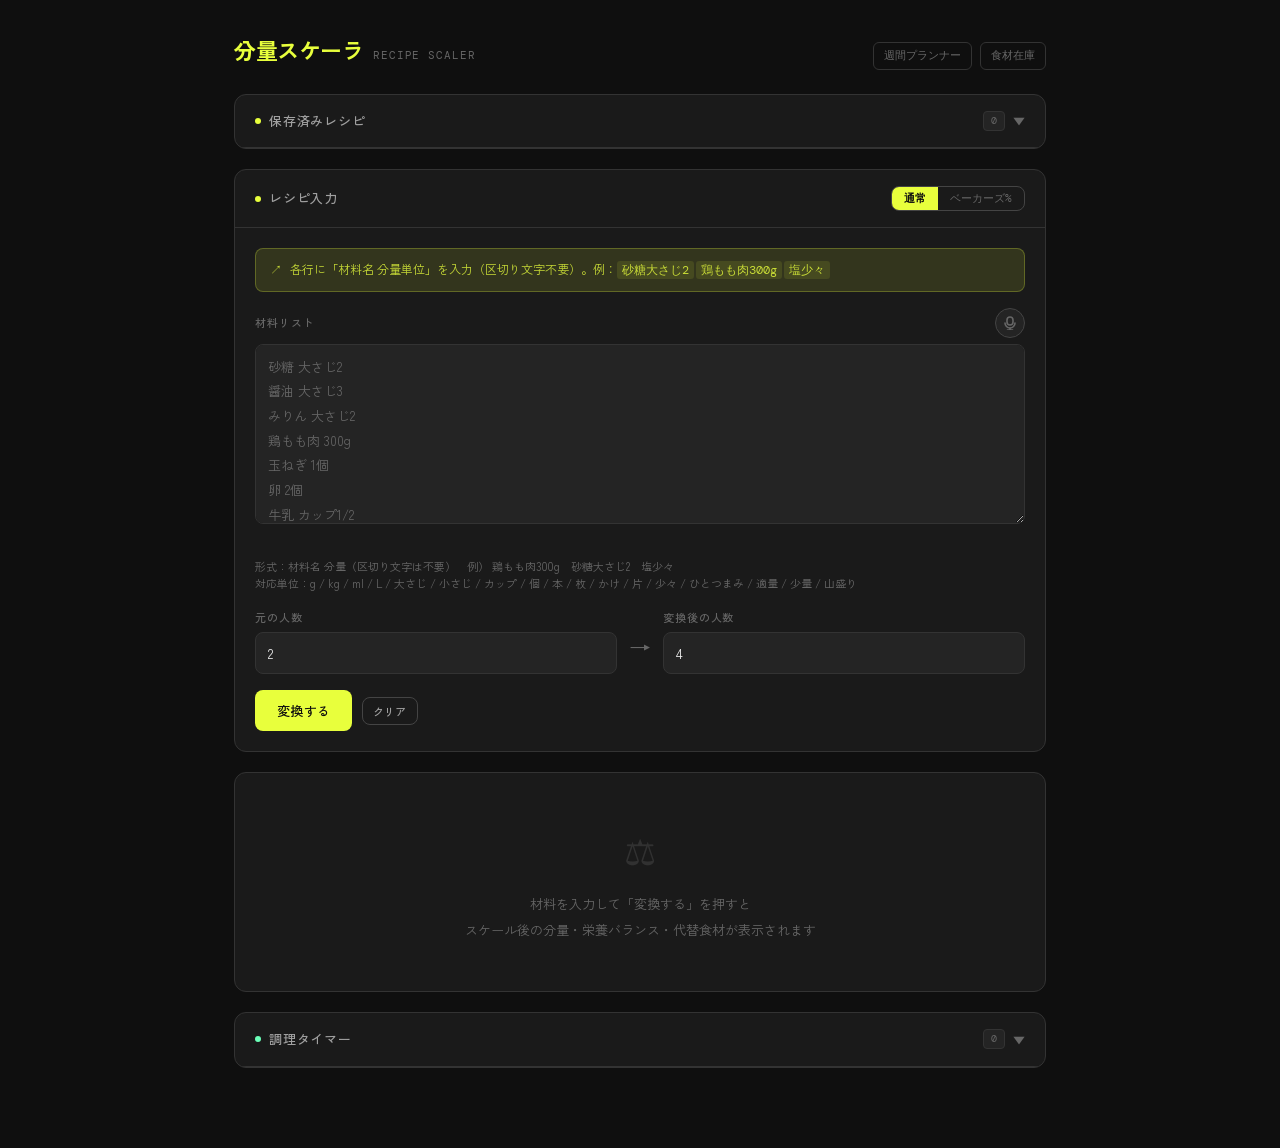
==== commit 35db22bf: "remove: 保存済みレシピの書き出し・読み込みボタンを削除 Co-Authored-By: Claude Sonnet 4.6 <noreply@anthropic.com>" ====
--- a/index.html
+++ b/index.html
@@ -12,469 +12,7 @@
 <meta name="apple-mobile-web-app-capable" content="yes">
 <meta name="apple-mobile-web-app-status-bar-style" content="black">
 <meta name="apple-mobile-web-app-title" content="分量スケーラ">
-<style>
-  *, *::before, *::after { box-sizing: border-box; margin: 0; padding: 0; }
-
-  :root {
-    --bg: #0f0f0f;
-    --bg2: #1a1a1a;
-    --bg3: #242424;
-    --bg4: #2e2e2e;
-    --border: #333;
-    --border2: #444;
-    --accent: #e8ff3c;
-    --accent-dim: rgba(232,255,60,0.12);
-    --accent-dim2: rgba(232,255,60,0.06);
-    --text: #f0f0f0;
-    --text2: #a0a0a0;
-    --text3: #666;
-    --p-color: #6bffb8;
-    --f-color: #ff7b7b;
-    --c-color: #e8ff3c;
-    --radius: 12px;
-    --radius-sm: 8px;
-  }
-
-  html { scroll-behavior: smooth; }
-
-  body {
-    font-family: 'Zen Kaku Gothic New', sans-serif;
-    background: var(--bg);
-    color: var(--text);
-    min-height: 100vh;
-    font-size: 15px;
-    line-height: 1.6;
-  }
-
-  /* ── HEADER ─────────────────────────────── */
-  header { padding: 32px 24px 0; max-width: 860px; margin: 0 auto; }
-  .logo { display: flex; align-items: baseline; gap: 10px; }
-  .logo-title { font-size: 22px; font-weight: 700; letter-spacing: -0.5px; color: var(--accent); }
-  .logo-sub {
-    font-family: 'DM Mono', monospace;
-    font-size: 11px; color: var(--text3);
-    letter-spacing: 0.08em; text-transform: uppercase;
-  }
-
-  /* ── MAIN ────────────────────────────────── */
-  main {
-    max-width: 860px; margin: 0 auto;
-    padding: 24px 24px 80px;
-    display: flex; flex-direction: column; gap: 20px;
-  }
-
-  /* ── CARD ────────────────────────────────── */
-  .card { background: var(--bg2); border: 1px solid var(--border); border-radius: var(--radius); overflow: hidden; }
-  .card-header {
-    display: flex; align-items: center; justify-content: space-between;
-    padding: 16px 20px; border-bottom: 1px solid var(--border); gap: 12px;
-    cursor: default;
-  }
-  .card-header.toggleable { cursor: pointer; user-select: none; }
-  .card-header.toggleable:hover { background: var(--bg3); }
-  .card-title {
-    font-size: 13px; font-weight: 500;
-    letter-spacing: 0.06em; text-transform: uppercase;
-    color: var(--text2);
-    display: flex; align-items: center; gap: 8px;
-  }
-  .card-title .dot { width: 6px; height: 6px; border-radius: 50%; background: var(--accent); flex-shrink: 0; }
-  .card-body { padding: 20px; }
-  .card-header-right { display: flex; align-items: center; gap: 8px; }
-
-  /* ── FORM ────────────────────────────────── */
-  .field { display: flex; flex-direction: column; gap: 6px; }
-  .field label { font-size: 11px; font-weight: 500; letter-spacing: 0.08em; text-transform: uppercase; color: var(--text3); }
-
-  input[type="number"], input[type="text"], textarea {
-    background: var(--bg3); border: 1px solid var(--border);
-    border-radius: var(--radius-sm); color: var(--text);
-    font-family: inherit; font-size: 14px; padding: 10px 12px;
-    outline: none; transition: border-color 0.15s;
-    width: 100%; appearance: none; -webkit-appearance: none;
-  }
-  input[type="number"]:focus, input[type="text"]:focus, textarea:focus { border-color: var(--accent); }
-  input::placeholder, textarea::placeholder { color: var(--text3); }
-  textarea { resize: vertical; min-height: 180px; font-size: 13px; line-height: 1.9; }
-  .number-row { display: flex; gap: 12px; align-items: flex-end; }
-  .number-row .field { flex: 1; }
-  .arrow-label { font-size: 22px; color: var(--text3); padding-bottom: 10px; flex-shrink: 0; user-select: none; }
-
-  /* ── BUTTONS ─────────────────────────────── */
-  .btn {
-    display: inline-flex; align-items: center; justify-content: center; gap: 6px;
-    font-family: inherit; font-size: 13px; font-weight: 500;
-    border: none; border-radius: var(--radius-sm);
-    cursor: pointer; transition: all 0.15s;
-    letter-spacing: 0.02em; white-space: nowrap;
-  }
-  .btn-primary { background: var(--accent); color: #0f0f0f; padding: 11px 22px; }
-  .btn-primary:hover { background: #f5ff6e; }
-  .btn-primary:active { transform: scale(0.98); }
-  .btn-ghost { background: transparent; color: var(--text2); border: 1px solid var(--border2); padding: 5px 10px; font-size: 11px; }
-  .btn-ghost:hover { background: var(--bg3); color: var(--accent); border-color: var(--accent); }
-  .btn-alt { background: var(--bg3); color: var(--accent); border: 1px solid var(--accent); padding: 5px 10px; font-size: 11px; }
-  .btn-alt:hover { background: var(--accent-dim); }
-  .btn-save { background: var(--bg3); color: var(--text2); border: 1px solid var(--border2); padding: 11px 18px; }
-  .btn-save:hover { border-color: var(--accent); color: var(--accent); }
-  .btn-danger { background: transparent; color: var(--text3); border: 1px solid transparent; padding: 4px 8px; font-size: 11px; }
-  .btn-danger:hover { color: var(--f-color); border-color: var(--f-color); background: rgba(255,123,123,0.08); }
-  .action-row { display: flex; gap: 10px; align-items: center; flex-wrap: wrap; margin-top: 16px; }
-
-  /* ── RESULT TABLE ────────────────────────── */
-  .result-table { width: 100%; border-collapse: collapse; font-size: 14px; }
-  .result-table th {
-    font-size: 10px; letter-spacing: 0.1em; text-transform: uppercase;
-    color: var(--text3); font-weight: 500;
-    padding: 8px 12px; text-align: left; border-bottom: 1px solid var(--border);
-  }
-  .result-table td { padding: 11px 12px; border-bottom: 1px solid var(--border); vertical-align: top; }
-  .result-table tr:last-child td { border-bottom: none; }
-  .result-table tr:hover td { background: var(--bg3); }
-  .ing-name { font-weight: 500; }
-  .ing-amount { font-family: 'DM Mono', monospace; font-size: 13px; color: var(--accent); }
-  .ing-note { font-size: 11px; color: var(--text3); margin-top: 2px; }
-  .ing-ambiguous { font-size: 11px; color: #ffb347; margin-top: 2px; font-style: italic; }
-  .ing-calorie { font-family: 'DM Mono', monospace; font-size: 12px; color: var(--text2); text-align: right; }
-  .table-wrap { overflow-x: auto; }
-
-/* ── MODE TOGGLE ────────────────────────── */
-  .mode-toggle { display: flex; gap: 0; border: 1px solid var(--border2); border-radius: var(--radius-sm); overflow: hidden; }
-  .mode-btn { font-size: 11px; font-family: 'DM Mono', monospace; padding: 4px 12px; background: transparent; color: var(--text3); border: none; cursor: pointer; transition: all 0.15s; white-space: nowrap; }
-  .mode-btn.active { background: var(--accent); color: #0f0f0f; font-weight: 600; }
-  .mode-btn:not(.active):hover { background: var(--bg3); color: var(--text2); }
-
-  /* ── BAKER'S % TABLE ─────────────────────── */
-  .bp-table { width: 100%; border-collapse: collapse; font-size: 14px; }
-  .bp-table th { font-size: 10px; letter-spacing: 0.1em; text-transform: uppercase; color: var(--text3); font-weight: 500; padding: 8px 16px; text-align: left; border-bottom: 1px solid var(--border); }
-  .bp-table td { padding: 11px 16px; border-bottom: 1px solid var(--border); vertical-align: middle; }
-  .bp-table tr:last-child td { border-bottom: none; }
-  .bp-table tr:hover td { background: var(--bg3); }
-  .bp-base-row td { background: var(--accent-dim2) !important; }
-  .bp-pct { font-family: 'DM Mono', monospace; font-size: 15px; font-weight: 500; color: var(--accent); }
-  .bp-bar-track { width: 100%; height: 5px; background: var(--bg4); border-radius: 3px; margin-top: 5px; overflow: hidden; }
-  .bp-bar-fill  { height: 100%; border-radius: 3px; background: var(--accent); max-width: 100%; }
-  .bp-flour-input { display: flex; align-items: center; gap: 8px; padding: 14px 16px; border-bottom: 1px solid var(--border); background: var(--bg3); }
-  .bp-flour-input label { font-size: 11px; color: var(--text3); letter-spacing: 0.06em; text-transform: uppercase; white-space: nowrap; }
-  .bp-flour-input input { width: 80px; font-family: 'DM Mono', monospace; }
-  .bp-total-row { display: flex; align-items: center; justify-content: space-between; padding: 12px 16px; border-top: 1px solid var(--border); background: var(--accent-dim2); font-size: 13px; }
-
-  /* ── DIET PROFILE ───────────────────────── */
-  .diet-bar { display: flex; gap: 6px; flex-wrap: wrap; padding: 10px 20px; border-bottom: 1px solid var(--border); }
-  .diet-chip {
-    font-size: 11px; font-family: 'DM Mono', monospace; letter-spacing: 0.04em;
-    padding: 4px 11px; border-radius: 20px; cursor: pointer;
-    border: 1px solid var(--border2); background: transparent; color: var(--text3);
-    transition: all 0.15s;
-  }
-  .diet-chip:hover { border-color: var(--accent); color: var(--accent); }
-  .diet-chip.active { background: var(--accent-dim); border-color: var(--accent); color: var(--accent); }
-  .diet-flag {
-    display: inline-block; font-size: 10px; font-weight: 600; font-family: 'DM Mono', monospace;
-    padding: 1px 6px; border-radius: 4px; margin-left: 6px; vertical-align: middle;
-    white-space: nowrap;
-  }
-  .diet-flag-ng  { background: rgba(255,123,123,0.15); color: #ff7b7b; border: 1px solid rgba(255,123,123,0.3); }
-  .diet-flag-ok  { background: rgba(107,255,184,0.12); color: #6bffb8; border: 1px solid rgba(107,255,184,0.25); }
-  .result-table tr.diet-ng td { background: rgba(255,123,123,0.04); }
-
-  /* ── SUBSTITUTE ──────────────────────────── */
-  .sub-panel {
-    background: var(--bg3); border: 1px solid var(--border2);
-    border-radius: var(--radius-sm); padding: 10px 12px;
-    margin-top: 8px; display: none; animation: fadeIn 0.15s ease;
-  }
-  .sub-panel.open { display: block; }
-  .sub-title { font-size: 10px; letter-spacing: 0.1em; text-transform: uppercase; color: var(--text3); margin-bottom: 6px; }
-  .sub-list { list-style: none; display: flex; flex-direction: column; gap: 4px; }
-  .sub-list li {
-    font-size: 12px; color: var(--text2);
-    padding: 4px 8px; background: var(--bg4);
-    border-radius: 4px; border-left: 2px solid var(--accent);
-  }
-
-  /* ── TOTAL ROW ───────────────────────────── */
-  .total-row {
-    display: flex; align-items: center; justify-content: space-between;
-    padding: 14px 20px; background: var(--accent-dim2);
-    border-top: 1px solid var(--border); font-size: 13px;
-  }
-  .total-label { font-weight: 500; color: var(--text2); font-size: 11px; letter-spacing: 0.06em; text-transform: uppercase; }
-  .total-value { font-family: 'DM Mono', monospace; font-size: 18px; font-weight: 500; color: var(--accent); }
-  .total-per { font-size: 12px; color: var(--text3); margin-left: 4px; }
-
-  /* ── NUTRITION SECTION ───────────────────── */
-  .nutr-section { border-top: 1px solid var(--border); }
-  .nutr-header {
-    display: flex; align-items: center; justify-content: space-between;
-    padding: 14px 20px; border-bottom: 1px solid var(--border);
-  }
-  .nutr-wrap {
-    display: grid; grid-template-columns: 180px 1fr;
-    gap: 24px; padding: 20px; align-items: center;
-  }
-  .nutr-canvas-wrap { position: relative; width: 160px; height: 160px; margin: 0 auto; }
-  canvas#nutritionChart { display: block; width: 160px; height: 160px; }
-  .nutr-legend { display: flex; flex-direction: column; gap: 12px; }
-  .nutr-item { display: flex; flex-direction: column; gap: 4px; }
-  .nutr-item-header { display: flex; align-items: center; justify-content: space-between; }
-  .nutr-dot-label { display: flex; align-items: center; gap: 6px; font-size: 12px; color: var(--text2); }
-  .nutr-dot { width: 8px; height: 8px; border-radius: 50%; flex-shrink: 0; }
-  .nutr-val { font-family: 'DM Mono', monospace; font-size: 13px; }
-  .nutr-pct { font-size: 10px; color: var(--text3); margin-left: 4px; }
-  .nutr-bar-track { width: 100%; height: 4px; background: var(--bg4); border-radius: 2px; overflow: hidden; }
-  .nutr-bar-fill { height: 100%; border-radius: 2px; transition: width 0.5s cubic-bezier(0.22,1,0.36,1); }
-  .nutr-kcal-note { font-size: 10px; color: var(--text3); padding: 0 20px 12px; text-align: right; }
-
-  /* ── COST SECTION ───────────────────────── */
-  .cost-section { border-top: 1px solid var(--border); }
-  .cost-header { display: flex; align-items: center; justify-content: space-between; padding: 12px 20px; cursor: pointer; user-select: none; }
-  .cost-header:hover { background: var(--bg3); }
-  .cost-body { padding: 0 20px 16px; }
-  .cost-grid { display: grid; grid-template-columns: 1fr auto auto; gap: 0; }
-  .cost-row { display: contents; }
-  .cost-row > * { padding: 7px 8px; border-bottom: 1px solid var(--border); font-size: 13px; display: flex; align-items: center; }
-  .cost-row:last-child > * { border-bottom: none; }
-  .cost-ing-name { font-weight: 500; min-width: 0; overflow: hidden; text-overflow: ellipsis; white-space: nowrap; }
-  .cost-price-wrap { display: flex; align-items: center; gap: 5px; white-space: nowrap; }
-  .cost-price-wrap input { width: 72px; padding: 4px 8px; font-size: 12px; font-family: 'DM Mono', monospace; }
-  .cost-price-wrap span { font-size: 11px; color: var(--text3); }
-  .cost-calc { font-family: 'DM Mono', monospace; font-size: 12px; color: var(--text2); text-align: right; white-space: nowrap; min-width: 70px; justify-content: flex-end; }
-  .cost-total-row { display: flex; justify-content: space-between; align-items: center; margin-top: 12px; padding-top: 12px; border-top: 1px solid var(--border); }
-  .cost-total-label { font-size: 11px; color: var(--text3); text-transform: uppercase; letter-spacing: 0.06em; }
-  .cost-total-val { font-family: 'DM Mono', monospace; font-size: 18px; color: var(--accent); font-weight: 500; }
-  .cost-total-per { font-size: 12px; color: var(--text3); margin-left: 4px; }
-  .cost-hint { font-size: 11px; color: var(--text3); margin-top: 4px; }
-
-  /* ── ALLERGEN + SODIUM ───────────────────── */
-  .allergen-section { border-top: 1px solid var(--border); padding: 14px 20px; display: flex; flex-direction: column; gap: 12px; }
-  .allergen-row { display: flex; align-items: flex-start; gap: 10px; flex-wrap: wrap; }
-  .allergen-row-label { font-size: 10px; letter-spacing: 0.08em; text-transform: uppercase; color: var(--text3); padding-top: 3px; flex-shrink: 0; width: 70px; }
-  .allergen-pills { display: flex; flex-wrap: wrap; gap: 5px; }
-  .a-pill {
-    font-size: 10px; font-weight: 500; padding: 2px 8px;
-    border-radius: 20px; border: 1px solid; white-space: nowrap;
-    font-family: 'DM Mono', monospace;
-  }
-  .a-pill-mandatory { color: #ff9f7b; border-color: rgba(255,159,123,0.35); background: rgba(255,159,123,0.1); }
-  .a-pill-advisory  { color: var(--text2); border-color: var(--border2); background: var(--bg3); }
-  .a-none { font-size: 11px; color: var(--text3); padding-top: 2px; }
-  /* Per-ingredient mini tags */
-  .ing-allergens { display: flex; flex-wrap: wrap; gap: 3px; margin-top: 4px; }
-  .a-mini {
-    font-size: 9px; padding: 1px 5px; border-radius: 10px;
-    border: 1px solid rgba(255,159,123,0.3);
-    color: #ff9f7b; background: rgba(255,159,123,0.08);
-    font-family: 'DM Mono', monospace; white-space: nowrap;
-  }
-  /* Sodium bar */
-  .sodium-wrap { display: flex; flex-direction: column; gap: 5px; }
-  .sodium-header { display: flex; justify-content: space-between; align-items: baseline; }
-  .sodium-label { font-size: 10px; letter-spacing: 0.08em; text-transform: uppercase; color: var(--text3); }
-  .sodium-vals { font-family: 'DM Mono', monospace; font-size: 12px; }
-  .sodium-val-main { color: var(--text); }
-  .sodium-val-per  { font-size: 10px; color: var(--text3); margin-left: 8px; }
-  .sodium-track { width: 100%; height: 6px; background: var(--bg4); border-radius: 3px; overflow: hidden; position: relative; }
-  .sodium-fill  { height: 100%; border-radius: 3px; transition: width 0.5s cubic-bezier(0.22,1,0.36,1); }
-  .sodium-limit { font-size: 10px; color: var(--text3); text-align: right; margin-top: 2px; }
-
-  /* toggle */
-  .toggle-group { display: flex; background: var(--bg3); border: 1px solid var(--border); border-radius: 6px; overflow: hidden; }
-  .toggle-btn { font-family: inherit; font-size: 11px; font-weight: 500; padding: 4px 12px; border: none; cursor: pointer; background: transparent; color: var(--text3); transition: all 0.15s; }
-  .toggle-btn.active { background: var(--accent); color: #0f0f0f; }
-  .toggle-btn:hover:not(.active) { color: var(--text2); }
-
-  @media (max-width: 520px) {
-    .nutr-wrap { grid-template-columns: 1fr; }
-    .nutr-canvas-wrap { width: 140px; height: 140px; }
-    canvas#nutritionChart { width: 140px; height: 140px; }
-  }
-
-  /* ── SAVED RECIPES ───────────────────────── */
-  .collapse-body { overflow: hidden; transition: max-height 0.3s ease; }
-  .collapse-body.closed { max-height: 0 !important; }
-  .chevron { font-size: 12px; color: var(--text3); transition: transform 0.2s; }
-  .chevron.open { transform: rotate(180deg); }
-  .recipe-list { display: flex; flex-direction: column; }
-  .recipe-item {
-    display: flex; align-items: center; gap: 12px;
-    padding: 12px 20px; border-bottom: 1px solid var(--border);
-    font-size: 13px; transition: background 0.1s;
-  }
-  .recipe-item:last-child { border-bottom: none; }
-  .recipe-item:hover { background: var(--bg3); }
-  .recipe-item-name { font-weight: 500; flex: 1; min-width: 0; overflow: hidden; text-overflow: ellipsis; white-space: nowrap; }
-  .recipe-item-meta { font-family: 'DM Mono', monospace; font-size: 10px; color: var(--text3); flex-shrink: 0; }
-  .recipe-item-actions { display: flex; gap: 6px; flex-shrink: 0; }
-  .badge { font-family: 'DM Mono', monospace; font-size: 10px; background: var(--accent-dim); color: var(--accent); border: 1px solid rgba(232,255,60,0.25); border-radius: 4px; padding: 1px 6px; flex-shrink: 0; }
-  .badge-count { font-family: 'DM Mono', monospace; font-size: 10px; background: var(--bg3); color: var(--text3); border: 1px solid var(--border); border-radius: 4px; padding: 1px 7px; }
-  .empty-recipes { padding: 24px; text-align: center; color: var(--text3); font-size: 12px; }
-
-  /* ── MODAL ───────────────────────────────── */
-  .modal-overlay {
-    position: fixed; inset: 0;
-    background: rgba(0,0,0,0.7);
-    display: flex; align-items: center; justify-content: center;
-    z-index: 100; padding: 20px;
-    animation: fadeIn 0.15s ease;
-  }
-  .modal-overlay.hidden { display: none; }
-  .modal {
-    background: var(--bg2); border: 1px solid var(--border2);
-    border-radius: var(--radius); padding: 24px;
-    width: 100%; max-width: 380px;
-    animation: slideUp 0.2s ease;
-  }
-  .modal-title { font-size: 14px; font-weight: 500; margin-bottom: 16px; }
-  .modal-actions { display: flex; gap: 8px; justify-content: flex-end; margin-top: 16px; }
-
-  /* ── QR MODAL ────────────────────────────── */
-  .qr-modal { max-width: 320px; text-align: center; }
-  .qr-wrap { background: #fff; border-radius: 10px; padding: 16px; display: inline-block; margin: 12px 0; }
-  .qr-wrap canvas { display: block; }
-  .qr-url {
-    font-family: 'DM Mono', monospace; font-size: 10px; color: var(--text3);
-    word-break: break-all; margin-top: 8px; line-height: 1.5;
-  }
-  .qr-hint { font-size: 11px; color: var(--text3); margin-top: 4px; }
-
-  /* ── MISC ────────────────────────────────── */
-  .citation { font-size: 10px; color: var(--text3); text-align: right; padding: 8px 20px; border-top: 1px solid var(--border); font-family: 'DM Mono', monospace; }
-  .empty-state { text-align: center; padding: 48px 24px; color: var(--text3); }
-  .empty-state .icon { font-size: 36px; margin-bottom: 12px; opacity: 0.3; }
-  .empty-state p { font-size: 13px; line-height: 2; }
-  .notice {
-    background: var(--accent-dim); border: 1px solid rgba(232,255,60,0.25);
-    border-radius: var(--radius-sm); padding: 10px 14px; font-size: 12px;
-    color: rgba(232,255,60,0.8); margin-bottom: 16px;
-    display: flex; gap: 8px; align-items: flex-start;
-  }
-  .hint { font-size: 11px; color: var(--text3); line-height: 1.6; }
-
-  /* ── VOICE INPUT ─────────────────────────── */
-  .field-label-row { display: flex; align-items: center; justify-content: space-between; }
-  .field-label-row label { margin-bottom: 0; }
-  .mic-btn {
-    display: inline-flex; align-items: center; justify-content: center;
-    width: 30px; height: 30px; flex-shrink: 0;
-    background: var(--bg3); border: 1px solid var(--border2);
-    border-radius: 50%; cursor: pointer;
-    transition: all 0.15s; color: var(--text3);
-  }
-  .mic-btn:hover { border-color: var(--accent); color: var(--accent); background: var(--accent-dim); }
-  .mic-btn.listening {
-    background: rgba(255,100,100,0.15); border-color: #ff6464; color: #ff6464;
-    animation: micPulse 1.2s ease-in-out infinite;
-  }
-  .mic-btn.hidden { display: none; }
-  .voice-status {
-    font-size: 11px; min-height: 18px; margin-top: 4px;
-    color: var(--text3); transition: color 0.2s;
-    white-space: nowrap; overflow: hidden; text-overflow: ellipsis;
-  }
-  .voice-status.active { color: #ff9090; }
-  @keyframes micPulse {
-    0%,100% { box-shadow: 0 0 0 0 rgba(255,100,100,0.5); }
-    50%      { box-shadow: 0 0 0 7px rgba(255,100,100,0); }
-  }
-
-  .scale-badge { font-family: 'DM Mono', monospace; font-size: 10px; background: var(--accent-dim); color: var(--accent); border: 1px solid rgba(232,255,60,0.3); border-radius: 4px; padding: 2px 7px; }
-
-  @keyframes fadeIn {
-    from { opacity: 0; transform: translateY(-4px); }
-    to   { opacity: 1; transform: translateY(0); }
-  }
-  @keyframes slideUp {
-    from { opacity: 0; transform: translateY(16px); }
-    to   { opacity: 1; transform: translateY(0); }
-  }
-
-  ::-webkit-scrollbar { width: 6px; height: 6px; }
-  ::-webkit-scrollbar-track { background: transparent; }
-  ::-webkit-scrollbar-thumb { background: var(--border2); border-radius: 3px; }
-
-  @media (max-width: 600px) {
-    .number-row { flex-wrap: wrap; }
-    .arrow-label { display: none; }
-    .result-table th:nth-child(3), .result-table td:nth-child(3) { display: none; }
-    .recipe-item-meta { display: none; }
-  }
-
-  /* ── TIMER ───────────────────────────────── */
-  .timer-card { background: var(--bg2); border: 1px solid var(--border); border-radius: var(--radius); overflow: hidden; }
-  .timer-add-row { display: flex; gap: 8px; align-items: center; padding: 14px 20px; flex-wrap: wrap; }
-  .timer-add-row input[type="text"]   { flex: 1; min-width: 120px; }
-  .timer-add-row input[type="number"] { width: 64px; }
-  .timer-list { display: flex; flex-direction: column; }
-  .timer-item {
-    display: flex; align-items: center; gap: 12px;
-    padding: 12px 20px; border-top: 1px solid var(--border);
-    transition: background 0.1s;
-  }
-  .timer-item:hover { background: var(--bg3); }
-  .timer-name { flex: 1; font-size: 13px; font-weight: 500; min-width: 0; overflow: hidden; text-overflow: ellipsis; white-space: nowrap; }
-  .timer-display {
-    font-family: 'DM Mono', monospace; font-size: 20px; font-weight: 500;
-    min-width: 72px; text-align: center; letter-spacing: 0.05em;
-  }
-  .timer-display.running  { color: var(--accent); }
-  .timer-display.done     { color: #ff7b7b; animation: timerDone 0.6s ease infinite alternate; }
-  .timer-display.idle     { color: var(--text2); }
-  .timer-btns { display: flex; gap: 5px; flex-shrink: 0; }
-  .timer-ring { width: 36px; height: 36px; flex-shrink: 0; }
-  .timer-ring circle { transition: stroke-dashoffset 1s linear; }
-  @keyframes timerDone { from { opacity:1; } to { opacity:0.3; } }
-
-  /* ── PRINT ───────────────────────────────── */
-  @media print {
-    * { -webkit-print-color-adjust: exact; print-color-adjust: exact; }
-
-    body { background: #fff; color: #111; font-size: 13px; }
-
-    header, #savedCard, #emptyState, #timerCard,
-    .action-row, .card-header .card-header-right,
-    .btn-primary, .btn-save, .btn-ghost, .btn-alt, .btn-danger,
-    .nutr-section, .notice, .hint,
-    #micBtn, .voice-status,
-    nav, .modal-overlay { display: none !important; }
-
-    main { padding: 0; gap: 12px; }
-
-    .card { border: 1px solid #ccc; border-radius: 6px; box-shadow: none; background: #fff; }
-    .card-header { padding: 10px 14px; border-bottom: 1px solid #ddd; background: #f8f8f8; }
-    .card-title { color: #333; font-size: 11px; }
-    .card-title .dot { background: #333; }
-    .card-body { padding: 14px; }
-
-    textarea, input[type="number"] { border: 1px solid #ddd; background: #fafafa; color: #111; font-size: 12px; }
-
-    .result-table { font-size: 12px; }
-    .result-table th { color: #666; border-bottom: 1px solid #ddd; }
-    .result-table td { border-bottom: 1px solid #eee; padding: 8px 10px; }
-    .result-table tr:hover td { background: transparent; }
-    .ing-name { color: #111; }
-    .ing-amount { color: #333; }
-    .ing-note, .ing-ambiguous { color: #666; }
-    .ing-calorie { color: #444; }
-
-    .sub-panel { display: none !important; }
-    .total-row { background: #f5f5f5; border-top: 1px solid #ccc; }
-    .total-label { color: #666; }
-    .total-value { color: #111; font-size: 16px; }
-    .total-per { color: #888; }
-
-    .scale-badge { border: 1px solid #ccc; color: #333; background: #f5f5f5; }
-
-    .citation { color: #999; border-top: 1px solid #eee; }
-
-    .print-footer {
-      display: block !important;
-      text-align: center; font-size: 10px; color: #aaa;
-      margin-top: 16px; padding-top: 8px; border-top: 1px solid #eee;
-    }
-  }
-  .print-footer { display: none; }
-</style>
+<link rel="stylesheet" href="style.css">
 </head>
 <body>
 
@@ -499,10 +37,6 @@
       <span class="card-title"><span class="dot"></span>保存済みレシピ</span>
       <div class="card-header-right">
         <span class="badge-count" id="recipeCount">0</span>
-        <button class="btn btn-ghost" onclick="exportRecipes(event)" title="JSONでエクスポート" style="font-size:10px;padding:3px 8px;">書き出し</button>
-        <label class="btn btn-ghost" style="font-size:10px;padding:3px 8px;cursor:pointer;" title="JSONからインポート">
-          読み込み<input type="file" accept=".json" style="display:none;" onchange="importRecipes(event)">
-        </label>
         <span class="chevron" id="savedChevron">▼</span>
       </div>
     </div>
@@ -757,1861 +291,10 @@
   </div>
 </div>
 
-<script>
-// ══════════════════════════════════════════
-// DATA
-// ══════════════════════════════════════════
-
-const substitutes = {
-  "牛乳": ["豆乳（同量・弱火で使用）","オーツミルク（同量）","アーモンドミルク（同量）"],
-  "バター": ["マーガリン（同量）","サラダ油（0.8倍量）","オリーブオイル（0.8倍量）"],
-  "生クリーム": ["絹ごし豆腐をミキサーでなめらかに","豆乳クリーム（同量）"],
-  "マヨネーズ": ["プレーンヨーグルト＋塩こしょう","豆腐マヨ（絹豆腐＋酢＋塩）"],
-  "卵": ["片栗粉＋水（衣用）","重曹＋バナナ（膨らませ用）","ゼラチン（固める用）"],
-  "小麦粉": ["米粉＋片栗粉（1:1）","コーンスターチ（とろみ用）"],
-  "みりん": ["日本酒大さじ1＋砂糖小さじ1","甘酒大さじ1＋砂糖少々（アルコール不使用）"],
-  "醤油": ["塩（塩分量を合わせて）","味噌（同量・風味変わる）"],
-  "砂糖": ["はちみつ0.7倍量（甘みが強い）","みりん（液体料理向け）"],
-  "サラダ油": ["米油（同量・クセなし）","なたね油（同量）","ごま油（少量・風味あり）"],
-  "鶏もも肉": ["鶏むね肉（加熱時間を短く）","大豆ミート（同量）"],
-  "鶏むね肉": ["鶏もも肉（加熱時間を長く）","豆腐ステーキ"],
-  "挽き肉": ["大豆ミート（同量）","おから混合（増量用）"],
-  "豚バラ肉": ["鶏もも肉（脂少なめ）","凍り豆腐（ヘルシー）"],
-  "れんこん": ["ごぼう（同量）","かぶ（食感近い）"],
-  "ごぼう": ["れんこん（同量）","セロリ（食感代用）"],
-  "片栗粉": ["コーンスターチ（同量）","米粉（同量）"],
-  "コーンスターチ": ["片栗粉（同量）","米粉（同量）"],
-  "ベーキングパウダー": ["重曹小さじ1/4＋片栗粉小さじ1/4＋酢少々"],
-  "だし汁": ["水＋顆粒だし（表示通り）","昆布水（昆布を一晩水に浸けたもの）"],
-  "タラ": ["カレイ（同量）","ホッケ（同量）"],
-  "サーモン": ["ブリ（同量）","マグロ（同量）"],
-  "白身魚": ["豆腐ステーキ（ヘルシー）","高野豆腐（煮物用）"],
-  "三杯酢": ["酢大さじ3＋醤油大さじ1＋砂糖大さじ1"],
-  "パスタ": ["米粉パスタ（同量・グルテンフリー）","ビーフン（同量）"],
-  "うどん": ["米粉麺（同量）","フォー（同量）"],
-};
-
-// ── 食品成分表DB（文部科学省2020年版）動的ロード ─────────────
-let foodDBEntries = null;
-(async function loadFoodDB() {
-  try {
-    const res = await fetch('./fooddb_compact.json');
-    if (!res.ok) return;
-    const db = await res.json();
-    // cols: [id, name, kcal, prot, fat, carb, fiber, salt]
-    // salt(g/100g) → sodium_mg = salt / 2.54 * 1000
-    foodDBEntries = db.data.map(r => ({
-      name: r[1],
-      kcal: r[2] ?? 0,
-      p:    r[3] ?? 0,
-      f:    r[4] ?? 0,
-      c:    r[5] ?? 0,
-      s:    Math.round((r[7] ?? 0) / 2.54 * 1000)
-    }));
-  } catch(e) { /* ネットワーク不可時は無視してbuilt-inのみ使用 */ }
-})();
-
-function findInFoodDB(name) {
-  if (!foodDBEntries) return null;
-  // 1. 完全一致
-  const exact = foodDBEntries.find(e => e.name === name);
-  if (exact) return exact;
-  // 2. fooddb名がユーザー名で始まる（「にんじん 根...」はにんじんで始まる → 生を優先）
-  const startsWith = foodDBEntries.filter(e => e.name.startsWith(name));
-  if (startsWith.length > 0) {
-    // 「生」のエントリを最優先、次に短いもの
-    const raw = startsWith.find(e => e.name.endsWith(' 生'));
-    return raw || startsWith.sort((a,b) => a.name.length - b.name.length)[0];
-  }
-  // 3. fooddb名の括弧除去した先頭トークンにユーザー名が含まれる（「（まぐろ類）」→まぐろ）
-  const tok1 = foodDBEntries.filter(e => {
-    const tok = e.name.split(' ')[0].replace(/[（(）)［\]＜＞]/g, '');
-    return tok.length >= 2 && tok.includes(name);
-  });
-  if (tok1.length > 0) {
-    const raw = tok1.find(e => e.name.endsWith(' 生'));
-    return raw || tok1.sort((a,b) => a.name.length - b.name.length)[0];
-  }
-  // 4. fooddb名全体にユーザー名が含まれる（最後の手段）— 先頭付近マッチを優先
-  const contains = foodDBEntries.filter(e => e.name.includes(name));
-  if (contains.length > 0) {
-    // 先頭から始まるものを優先、次に「生」のもの、次に短いもの
-    const early = contains.filter(e => e.name.indexOf(name) <= 4);
-    const pool = early.length > 0 ? early : contains;
-    const raw = pool.find(e => e.name.endsWith(' 生'));
-    return raw || pool.sort((a,b) => a.name.length - b.name.length)[0];
-  }
-  return null;
-}
-
-// per 100g: { kcal, p=protein, f=fat, c=carbs, s=sodium(mg) }
-// 文部科学省 日本食品標準成分表2020年版（八訂）準拠（下記built-inは主要食材のみ、残りは fooddb_compact.json から動的ロード）
-const nutritionDB = {
-  "砂糖":       {kcal:384,p:0,   f:0,    c:99.2, s:1},
-  "塩":         {kcal:0,  p:0,   f:0,    c:0,    s:39000},
-  "醤油":       {kcal:71, p:7.7, f:0,    c:7.9,  s:5700},
-  "みりん":     {kcal:241,p:0.3, f:0,    c:54.9, s:40},
-  "酢":         {kcal:25, p:0.1, f:0,    c:2.4,  s:8},
-  "サラダ油":   {kcal:921,p:0,   f:100,  c:0,    s:0},
-  "ごま油":     {kcal:921,p:0,   f:100,  c:0,    s:0},
-  "オリーブオイル":{kcal:921,p:0,f:100,  c:0,    s:0},
-  "バター":     {kcal:745,p:0.5, f:81.0, c:0.2,  s:750},
-  "小麦粉":     {kcal:368,p:8.3, f:1.5,  c:75.8, s:2},
-  "片栗粉":     {kcal:338,p:0.1, f:0.1,  c:86.8, s:2},
-  "米粉":       {kcal:374,p:6.0, f:0.7,  c:81.3, s:2},
-  "コーンスターチ":{kcal:354,p:0.1,f:0.7,c:86.3, s:2},
-  "米":         {kcal:358,p:6.1, f:0.9,  c:77.6, s:2},
-  "パスタ":     {kcal:378,p:13.0,f:1.9,  c:72.2, s:2},
-  "うどん":     {kcal:270,p:6.1, f:0.6,  c:56.8, s:500},
-  "そば":       {kcal:274,p:9.8, f:1.0,  c:54.0, s:50},
-  "鶏もも肉":   {kcal:204,p:16.6,f:14.2, c:0,    s:70},
-  "鶏むね肉":   {kcal:133,p:23.3,f:1.9,  c:0,    s:42},
-  "豚バラ肉":   {kcal:395,p:14.4,f:35.4, c:0.1,  s:55},
-  "牛肉":       {kcal:272,p:17.1,f:22.3, c:0.3,  s:55},
-  "卵":         {kcal:151,p:12.3,f:10.3, c:0.3,  s:140},
-  "牛乳":       {kcal:67, p:3.3, f:3.8,  c:4.8,  s:41},
-  "豆乳":       {kcal:46, p:3.6, f:2.0,  c:3.1,  s:2},
-  "生クリーム": {kcal:433,p:2.0, f:45.0, c:3.1,  s:40},
-  "豆腐":       {kcal:56, p:5.3, f:3.5,  c:1.6,  s:8},
-  "絹ごし豆腐": {kcal:56, p:5.3, f:3.5,  c:1.6,  s:8},
-  "木綿豆腐":   {kcal:73, p:7.0, f:4.3,  c:1.5,  s:10},
-  "高野豆腐":   {kcal:529,p:50.5,f:34.1, c:4.2,  s:400},
-  "にんじん":   {kcal:39, p:0.7, f:0.1,  c:9.3,  s:28},
-  "玉ねぎ":     {kcal:37, p:1.0, f:0.1,  c:8.8,  s:2},
-  "じゃがいも": {kcal:76, p:1.8, f:0.1,  c:17.3, s:1},
-  "さつまいも": {kcal:132,p:1.2, f:0.2,  c:31.9, s:11},
-  "キャベツ":   {kcal:23, p:1.3, f:0.2,  c:5.2,  s:5},
-  "ほうれん草": {kcal:20, p:2.2, f:0.4,  c:3.1,  s:16},
-  "トマト":     {kcal:20, p:0.7, f:0.1,  c:4.7,  s:3},
-  "なす":       {kcal:18, p:1.1, f:0.1,  c:4.1,  s:0},
-  "れんこん":   {kcal:66, p:1.9, f:0.1,  c:15.5, s:24},
-  "ごぼう":     {kcal:65, p:1.8, f:0.1,  c:15.4, s:18},
-  "かぼちゃ":   {kcal:91, p:1.9, f:0.3,  c:20.6, s:1},
-  "ブロッコリー":{kcal:33, p:4.3, f:0.5,  c:5.2,  s:20},
-  "しいたけ":   {kcal:18, p:3.0, f:0.4,  c:3.7,  s:2},
-  "えのき":     {kcal:22, p:2.7, f:0.2,  c:7.6,  s:2},
-  "しめじ":     {kcal:14, p:2.7, f:0.5,  c:4.8,  s:2},
-  "サーモン":   {kcal:204,p:20.1,f:12.8, c:0.1,  s:59},
-  "タラ":       {kcal:77, p:17.6,f:0.2,  c:0.1,  s:110},
-  "まぐろ":     {kcal:125,p:26.4,f:1.4,  c:0.1,  s:45},
-  "えび":       {kcal:98, p:20.6,f:0.6,  c:0.3,  s:170},
-  "味噌":       {kcal:198,p:12.5,f:6.0,  c:21.9, s:4300},
-  "マヨネーズ": {kcal:703,p:1.5, f:76.0, c:3.6,  s:770},
-  "ケチャップ": {kcal:119,p:1.7, f:0.2,  c:27.4, s:1200},
-  "はちみつ":   {kcal:329,p:0.2, f:0,    c:81.9, s:3},
-  "ジャム":     {kcal:262,p:0.4, f:0.1,  c:66.3, s:30},
-};
-
-// ── アレルゲンDB ──────────────────────────────
-// mandatory = 特定原材料7品目, advisory = 推奨表示品目
-const allergenDB = [
-  // label, mandatory, keyword patterns
-  { label:'小麦', mandatory:true,  keys:['小麦粉','パスタ','うどん','パン粉','ベーキングパウダー','クレープ','ピザ','ラーメン','そうめん','素麺'] },
-  { label:'卵',   mandatory:true,  keys:['卵','たまご','マヨネーズ'] },
-  { label:'乳',   mandatory:true,  keys:['牛乳','バター','生クリーム','チーズ','ヨーグルト','ミルク','クリーム','練乳'] },
-  { label:'えび', mandatory:true,  keys:['えび','エビ','海老','桜えび'] },
-  { label:'かに', mandatory:true,  keys:['かに','カニ','蟹'] },
-  { label:'そば', mandatory:true,  keys:['そば','蕎麦'] },
-  { label:'落花生',mandatory:true, keys:['落花生','ピーナッツ','ピーナツ'] },
-  { label:'大豆', mandatory:false, keys:['豆腐','豆乳','味噌','醤油','枝豆','納豆','油揚げ','厚揚げ','高野豆腐','おから','大豆'] },
-  { label:'鶏肉', mandatory:false, keys:['鶏もも肉','鶏むね肉','鶏ひき肉','鶏肉','鶏ささみ','手羽'] },
-  { label:'豚肉', mandatory:false, keys:['豚バラ肉','豚肉','豚ひき肉','豚ロース','ベーコン','ハム','ソーセージ'] },
-  { label:'牛肉', mandatory:false, keys:['牛肉','牛バラ','牛ひき肉','ビーフ','牛すじ'] },
-  { label:'ごま', mandatory:false, keys:['ごま油','ごま','胡麻'] },
-  { label:'さけ', mandatory:false, keys:['サーモン','鮭','サケ'] },
-  { label:'さば', mandatory:false, keys:['さば','サバ','鯖'] },
-  { label:'いか', mandatory:false, keys:['いか','イカ','烏賊'] },
-];
-
-function getIngredientAllergens(name) {
-  return allergenDB.filter(a => a.keys.some(k => name.includes(k)));
-}
-
-function detectAllAllergens(ingredientNames) {
-  const found = new Map(); // label → mandatory
-  for (const name of ingredientNames) {
-    for (const a of getIngredientAllergens(name)) {
-      if (!found.has(a.label)) found.set(a.label, a.mandatory);
-    }
-  }
-  return found; // Map<label, mandatory>
-}
-
-// ══════════════════════════════════════════
-// HELPERS
-// ══════════════════════════════════════════
-
-function fmtN(n) {
-  if (n === 0) return '0';
-  if (Number.isInteger(n)) return String(n);
-  const fracs = [[0.5,'1/2'],[0.333,'1/3'],[0.667,'2/3'],[0.25,'1/4'],[0.75,'3/4'],[0.125,'1/8']];
-  for (const [val, label] of fracs) {
-    if (Math.abs(n - val) < 0.04) return label;
-  }
-  const whole = Math.floor(n);
-  const frac = n - whole;
-  if (whole > 0) {
-    for (const [val, label] of fracs) {
-      if (Math.abs(frac - val) < 0.04) return `${whole} ${label}`;
-    }
-  }
-  return parseFloat(n.toFixed(1)).toString();
-}
-
-function parseFrac(s) {
-  s = s.trim();
-  if (s.includes('/')) { const [a,b] = s.split('/'); return parseFloat(a)/parseFloat(b); }
-  return parseFloat(s) || 0;
-}
-
-function escHtml(s) {
-  return String(s).replace(/&/g,'&amp;').replace(/</g,'&lt;').replace(/>/g,'&gt;').replace(/"/g,'&quot;');
-}
-
-function fmtDate(iso) {
-  const d = new Date(iso);
-  return `${d.getFullYear()}/${String(d.getMonth()+1).padStart(2,'0')}/${String(d.getDate()).padStart(2,'0')}`;
-}
-
-// ══════════════════════════════════════════
-// PARSING
-// ══════════════════════════════════════════
-
-function parseLine(line) {
-  line = line.trim();
-  if (!line) return null;
-
-  // 全角→半角正規化
-  line = line.replace(/[０-９]/g, c => String.fromCharCode(c.charCodeAt(0) - 0xFF10 + 0x30));
-  line = line.replace(/[Ａ-Ｚ]/g, c => String.fromCharCode(c.charCodeAt(0) - 0xFF21 + 0x41));
-  line = line.replace(/[ａ-ｚ]/g, c => String.fromCharCode(c.charCodeAt(0) - 0xFF41 + 0x61));
-  line = line.replace(/／/g, '/');
-  line = line.replace(/　/g, ' ');
-
-  // 曖昧分量（少々・適量など）は先に処理
-  const ambigMap = { '少々':'約0.5g','ひとつまみ':'約1g','適量':'（目安：少々〜小さじ1）','少量':'約1〜2g' };
-  for (const [w, note] of Object.entries(ambigMap)) {
-    const idx = line.lastIndexOf(w);
-    if (idx > 0) {
-      return { name: line.slice(0, idx).replace(/[\s：:]+$/, '').trim() || line, numStr:null, unit:w, suffix:'', isAmbiguous:true, ambiguousNote:note };
-    }
-  }
-
-  // 山盛り
-  const mYama = line.match(/(.*?)\s*山盛り\s*([\d./]*)?\s*(大さじ|小さじ|g)?$/u);
-  if (mYama && mYama[1]) {
-    const name = mYama[1].replace(/[\s：:]+$/, '').trim();
-    if (name) return { name, numStr: mYama[2]||null, unit: mYama[3]||'山盛り', suffix:'', isAmbiguous:false, ambiguousNote:'通常の約1.5倍', isMountain:true };
-  }
-
-  // ── 末尾から数量を抽出（セパレータ完全不要）────────────────
-  // 単位先パターン: 大さじ2, 小さじ1/2, カップ1/2
-  const reUF = /(大さじ|小さじ|カップ)\s*([\d./]+)\s*$/u;
-  // 数字先パターン: 300g, 2個, 10ml, 1/2カップ
-  const reNF = /([\d./]+)\s*(大さじ|小さじ|カップ|kg|ml|L|g|個|本|枚|かけ|片)\s*$/u;
-
-  const mUF = line.match(reUF);
-  const mNF = line.match(reNF);
-
-  // どちらにもマッチする場合、より後ろから始まるほうを採用
-  let chosen = null;
-  if (mUF && mNF) {
-    chosen = mUF.index >= mNF.index ? { type:'uf', m:mUF } : { type:'nf', m:mNF };
-  } else if (mUF) {
-    chosen = { type:'uf', m:mUF };
-  } else if (mNF) {
-    chosen = { type:'nf', m:mNF };
-  }
-
-  if (chosen) {
-    const name = line.slice(0, chosen.m.index).replace(/[\s：:]+$/, '').trim();
-    if (!name) return null;
-    if (chosen.type === 'uf') {
-      return { name, numStr: chosen.m[2], unit: chosen.m[1], suffix:'', isAmbiguous:false, ambiguousNote:null };
-    } else {
-      return { name, numStr: chosen.m[1], unit: chosen.m[2], suffix:'', isAmbiguous:false, ambiguousNote:null };
-    }
-  }
-
-  // 数量なし（材料名のみ）
-  return { name: line.replace(/[\s：:]+$/, '').trim(), numStr:null, unit:'', suffix:'', isAmbiguous:false, ambiguousNote:null };
-}
-
-// ══════════════════════════════════════════
-// UNIT → GRAMS
-// ══════════════════════════════════════════
-
-const FAT_KEYS = ['サラダ油','ごま油','オリーブオイル','バター','マーガリン','油'];
-const POWDER_KEYS = ['砂糖','塩','小麦粉','片栗粉','米粉','コーンスターチ','ベーキングパウダー','きな粉','抹茶','パン粉'];
-
-function isType(name, keys) { return keys.some(k => name.includes(k)); }
-
-function unitToGrams(num, unit, name) {
-  const fat = isType(name, FAT_KEYS), powder = isType(name, POWDER_KEYS);
-  switch(unit) {
-    case '大さじ': return fat ? num*12 : powder ? num*9  : num*15;
-    case '小さじ': return fat ? num*4  : powder ? num*3  : num*5;
-    case 'カップ': return num*200;
-    case 'g':  return num;
-    case 'kg': return num*1000;
-    case 'ml': return num;
-    case 'L':  return num*1000;
-    case '個':
-      if (name.includes('卵'))      return num*60;
-      if (name.includes('玉ねぎ'))  return num*200;
-      if (name.includes('じゃがいも')) return num*150;
-      if (name.includes('にんじん')) return num*150;
-      if (name.includes('トマト'))  return num*150;
-      return num*100;
-    case '枚': return name.includes('キャベツ') ? num*50 : num*30;
-    case '本':
-      if (name.includes('ねぎ')) return num*100;
-      if (name.includes('にんじん')) return num*150;
-      return num*100;
-    case 'かけ': case '片': return name.includes('しょうが') ? num*10 : num*5;
-    default: return null;
-  }
-}
-
-// ══════════════════════════════════════════
-// NUTRITION CALCULATION
-// ══════════════════════════════════════════
-
-function getNutrKey(name) {
-  if (nutritionDB[name]) return name;
-  for (const k of Object.keys(nutritionDB)) {
-    if (name.includes(k)) return k;
-  }
-  return null;
-}
-
-function calcNutrition(grams, name) {
-  if (grams === null) return null;
-  const key = getNutrKey(name);
-  if (key) {
-    const d = nutritionDB[key];
-    return {
-      kcal: d.kcal*grams/100,
-      p:    d.p*grams/100,
-      f:    d.f*grams/100,
-      c:    d.c*grams/100,
-      s:    (d.s||0)*grams/100,
-    };
-  }
-  // フォールバック: 食品成分表DB（文部科学省2020年版）
-  const fd = findInFoodDB(name);
-  if (fd) {
-    return {
-      kcal: fd.kcal*grams/100,
-      p:    fd.p*grams/100,
-      f:    fd.f*grams/100,
-      c:    fd.c*grams/100,
-      s:    fd.s*grams/100,
-    };
-  }
-  return null;
-}
-
-// ══════════════════════════════════════════
-// SCALE INGREDIENT
-// ══════════════════════════════════════════
-
-function scaleIngredient(parsed, ratio) {
-  const { name, numStr, unit, suffix, isAmbiguous, ambiguousNote, isMountain } = parsed;
-  if (isAmbiguous) return { display:unit, note:ambiguousNote, grams:null };
-  if (isMountain) {
-    if (numStr) { const sc = parseFrac(numStr)*ratio; return { display:`山盛り ${fmtN(sc)}${unit!=='山盛り'?unit:''}`, note:'通常の約1.5倍', grams:null }; }
-    return { display:'山盛り', note:'通常の約1.5倍', grams:null };
-  }
-  if (numStr === null) return { display:unit||'—', note:null, grams:null };
-
-  const orig = parseFrac(numStr), scaled = orig * ratio;
-  let display = '', note = null;
-
-  if (unit === '大さじ') {
-    display = `大さじ ${fmtN(scaled)}`;
-    if (scaled < 1 && scaled > 0) note = `（小さじ${fmtN(scaled*3)}）`;
-  } else if (unit === '小さじ') {
-    display = `小さじ ${fmtN(scaled)}`;
-    if (scaled >= 3) note = `（大さじ${fmtN(scaled/3)}）`;
-  } else if (unit === 'カップ') {
-    display = `カップ ${fmtN(scaled)}`;
-  } else if (unit) {
-    display = `${fmtN(scaled)}${unit}`;
-  } else {
-    display = fmtN(scaled);
-  }
-  if (suffix) display += ` ${suffix}`;
-
-  return { display, note, grams: unitToGrams(scaled, unit, name) };
-}
-
-// ══════════════════════════════════════════
-// STATE
-// ══════════════════════════════════════════
-
-let _nutrTotal = null;   // { kcal, p, f, c } total
-let _nutrPer   = null;   // per person
-let _nutrView  = 'total';
-
-// ══════════════════════════════════════════
-// MAIN CONVERT
-// ══════════════════════════════════════════
-
-function convert() {
-  const raw  = document.getElementById('ingredientInput').value.trim();
-  const from = parseFloat(document.getElementById('fromPerson').value) || 1;
-  const to   = parseFloat(document.getElementById('toPerson').value)   || 1;
-  const ratio = to / from;
-  if (!raw) return;
-
-  const results = [];
-  let totalKcal=0, totalP=0, totalF=0, totalC=0, totalSodium=0;
-  let hasNutr=false, hasSodium=false;
-
-  for (const line of raw.split('\n')) {
-    const parsed = parseLine(line);
-    if (!parsed) continue;
-    const scaled = scaleIngredient(parsed, ratio);
-    const nutr   = calcNutrition(scaled.grams, parsed.name);
-    const allergens = getIngredientAllergens(parsed.name);
-    if (nutr) {
-      totalKcal+=nutr.kcal; totalP+=nutr.p; totalF+=nutr.f; totalC+=nutr.c;
-      totalSodium+=nutr.s; hasNutr=true;
-      if (nutr.s > 0) hasSodium = true;
-    }
-    results.push({ name:parsed.name, display:scaled.display, note:scaled.note, ambiguousNote:parsed.ambiguousNote, nutr, allergens, grams:scaled.grams });
-  }
-
-  _nutrTotal = hasNutr ? { kcal:totalKcal, p:totalP, f:totalF, c:totalC } : null;
-  _nutrPer   = hasNutr ? { kcal:totalKcal/to, p:totalP/to, f:totalF/to, c:totalC/to } : null;
-  const sodiumData = hasSodium ? { total: totalSodium, per: totalSodium/to } : null;
-  _nutrView  = 'total';
-
-  renderResult(results, ratio, from, to, sodiumData);
-  saveStorage();
-}
-
-// ══════════════════════════════════════════
-// RENDER RESULT
-// ══════════════════════════════════════════
-
-function getSubstitute(name) {
-  if (substitutes[name]) return substitutes[name];
-  for (const k of Object.keys(substitutes)) {
-    if (name.includes(k)||k.includes(name)) return substitutes[k];
-  }
-  return null;
-}
-
-function renderResult(results, ratio, from, to, sodiumData) {
-  document.getElementById('emptyState').style.display = 'none';
-  document.getElementById('resultCard').style.display = 'block';
-  document.getElementById('saveBtn').style.display   = 'inline-flex';
-  document.getElementById('qrBtn').style.display    = 'inline-flex';
-  document.getElementById('printBtn').style.display = 'inline-flex';
-
-  document.getElementById('scaleBadge').textContent = `${from}人前 → ${to}人前  ×${fmtN(ratio)}`;
-
-  const tbody = document.getElementById('resultBody');
-  tbody.innerHTML = '';
-
-  let totalKcal = 0, hasKcal = false;
-
-  results.forEach((ing, idx) => {
-    if (ing.nutr) { totalKcal += ing.nutr.kcal; hasKcal = true; }
-    const subs  = getSubstitute(ing.name);
-    const subId = `sub-${idx}`;
-
-    const allergenMinis = ing.allergens && ing.allergens.length
-      ? `<div class="ing-allergens">${ing.allergens.map(a=>`<span class="a-mini">${escHtml(a.label)}</span>`).join('')}</div>`
-      : '';
-
-    const tr = document.createElement('tr');
-    tr.innerHTML = `
-      <td><div class="ing-name">${escHtml(ing.name)}</div>${allergenMinis}</td>
-      <td>
-        <div class="ing-amount">${escHtml(ing.display)}</div>
-        ${ing.note ? `<div class="ing-note">${escHtml(ing.note)}</div>` : ''}
-        ${ing.ambiguousNote ? `<div class="ing-ambiguous">${escHtml(ing.ambiguousNote)}</div>` : ''}
-      </td>
-      <td class="ing-calorie">
-        ${ing.nutr !== null
-          ? `${Math.round(ing.nutr.kcal)}<span style="font-size:10px;color:var(--text3)"> kcal</span>`
-          : `<span style="color:var(--text3)">—</span>`}
-      </td>
-      <td>
-        ${subs
-          ? `<button class="btn btn-ghost" id="btn-${subId}" onclick="toggleSub('${subId}')">代替</button>
-             <div class="sub-panel" id="${subId}">
-               <div class="sub-title">代替食材</div>
-               <ul class="sub-list">${subs.map(s=>`<li>${escHtml(s)}</li>`).join('')}</ul>
-             </div>`
-          : `<span style="color:var(--text3);font-size:12px">—</span>`}
-      </td>`;
-    tbody.appendChild(tr);
-  });
-
-  // Store for diet highlight & show diet bar
-  _lastResults = results;
-  document.getElementById('dietBar').style.display = 'flex';
-  applyDietHighlight();
-
-  const totalRow = document.getElementById('totalRow');
-  if (hasKcal) {
-    totalRow.style.display = 'flex';
-    document.getElementById('totalCalorie').textContent = `${Math.round(totalKcal)} kcal`;
-    document.getElementById('totalPer').textContent = `（${to}人前合計）`;
-  } else {
-    totalRow.style.display = 'none';
-  }
-
-  // Allergen + Sodium section
-  renderAllergenSection(results, sodiumData, to);
-
-  // Cost section
-  initCostSection(results, to);
-
-  // Nutrition section
-  if (_nutrTotal) {
-    document.getElementById('nutrSection').style.display = 'block';
-    document.getElementById('toggleTotal').classList.add('active');
-    document.getElementById('togglePer').classList.remove('active');
-    renderNutrition(_nutrTotal, to, 'total');
-  } else {
-    document.getElementById('nutrSection').style.display = 'none';
-  }
-}
-
-function renderAllergenSection(results, sodiumData, toPerson) {
-  const section = document.getElementById('allergenSection');
-  const allNames = results.map(r => r.name);
-  const found = detectAllAllergens(allNames);
-
-  // Always show the section
-  section.style.display = 'flex';
-
-  // Pills
-  const pillsEl = document.getElementById('allergenPills');
-  if (found.size === 0) {
-    pillsEl.innerHTML = '<span class="a-none">検出されませんでした</span>';
-  } else {
-    pillsEl.innerHTML = [...found.entries()]
-      .sort((a,b) => (b[1]?1:0) - (a[1]?1:0)) // mandatory first
-      .map(([label, mandatory]) =>
-        `<span class="a-pill ${mandatory ? 'a-pill-mandatory' : 'a-pill-advisory'}">${escHtml(label)}</span>`
-      ).join('');
-  }
-
-  // Sodium bar
-  const sodiumWrap = document.getElementById('sodiumWrap');
-  if (!sodiumData) { sodiumWrap.style.display = 'none'; return; }
-  sodiumWrap.style.display = 'flex';
-
-  const totalG = sodiumData.total / 1000; // mg → g
-  const perG   = sodiumData.per   / 1000;
-  document.getElementById('sodiumTotal').textContent = `${totalG.toFixed(2)}g`;
-  document.getElementById('sodiumPer').textContent   = `（1人前 ${perG.toFixed(2)}g）`;
-
-  // WHO目標: 5g/日, 日本目標: 男7.5g 女6.5g/日 → 1食分=1/3として警告
-  const DAILY_TARGET = 6.5; // g/日（成人女性基準・厳し目）
-  const pct = Math.min((totalG / DAILY_TARGET) * 100, 100);
-  const color = totalG <= 2 ? '#6bffb8' : totalG <= 4 ? '#ffb347' : '#ff7b7b';
-  document.getElementById('sodiumFill').style.cssText = `width:${pct}%;background:${color}`;
-  document.getElementById('sodiumLimit').textContent =
-    `日本食塩摂取目標（${toPerson}人前全体）：${totalG.toFixed(2)}g / 目安6.5g/日`;
-}
-
-function toggleSub(id) {
-  const panel = document.getElementById(id);
-  const btn   = document.getElementById(`btn-${id}`);
-  const open  = panel.classList.toggle('open');
-  btn.textContent = open ? '閉じる' : '代替';
-  btn.classList.toggle('btn-alt', open);
-  btn.classList.toggle('btn-ghost', !open);
-}
-
-// ══════════════════════════════════════════
-// NUTRITION CHART
-// ══════════════════════════════════════════
-
-function setNutrView(mode) {
-  _nutrView = mode;
-  document.getElementById('toggleTotal').classList.toggle('active', mode==='total');
-  document.getElementById('togglePer').classList.toggle('active',   mode==='per');
-  const toPerson = parseFloat(document.getElementById('toPerson').value) || 1;
-  const data = mode === 'total' ? _nutrTotal : _nutrPer;
-  if (data) renderNutrition(data, toPerson, mode);
-}
-
-function renderNutrition(data, toPerson, mode) {
-  const { kcal, p, f, c } = data;
-  const totalMacro = p + f + c;
-
-  // Draw donut
-  const canvas = document.getElementById('nutritionChart');
-  drawDonut(canvas, p, f, c);
-
-  // Legend
-  const legend = document.getElementById('nutrLegend');
-  const macros = [
-    { label:'タンパク質', val:p, color:'var(--p-color)', kcalPer:4 },
-    { label:'脂質',       val:f, color:'var(--f-color)', kcalPer:9 },
-    { label:'炭水化物',   val:c, color:'var(--c-color)', kcalPer:4 },
-  ];
-
-  legend.innerHTML = macros.map(m => {
-    const pct = totalMacro > 0 ? Math.round(m.val / totalMacro * 100) : 0;
-    return `
-    <div class="nutr-item">
-      <div class="nutr-item-header">
-        <span class="nutr-dot-label">
-          <span class="nutr-dot" style="background:${m.color}"></span>
-          ${escHtml(m.label)}
-        </span>
-        <span>
-          <span class="nutr-val" style="color:${m.color}">${m.val.toFixed(1)}g</span>
-          <span class="nutr-pct">${pct}%</span>
-        </span>
-      </div>
-      <div class="nutr-bar-track">
-        <div class="nutr-bar-fill" style="width:${pct}%;background:${m.color}"></div>
-      </div>
-    </div>`;
-  }).join('');
-
-  const label = mode === 'total' ? `${toPerson}人前合計` : `1人前あたり`;
-  document.getElementById('nutrKcalNote').textContent =
-    `${label}：エネルギー ${Math.round(kcal)} kcal｜タンパク質 ${p.toFixed(1)}g｜脂質 ${f.toFixed(1)}g｜炭水化物 ${c.toFixed(1)}g`;
-}
-
-function drawDonut(canvas, p, f, c) {
-  const size = 320; // logical 160px × 2 for retina
-  canvas.width  = size;
-  canvas.height = size;
-  const ctx = canvas.getContext('2d');
-  ctx.scale(2, 2); // retina scale; draw at 160×160
-
-  const cx = 80, cy = 80;
-  const outerR = 68, innerR = 44;
-  const total = p + f + c;
-
-  if (total <= 0) {
-    ctx.beginPath();
-    ctx.arc(cx, cy, outerR, 0, Math.PI*2);
-    ctx.arc(cx, cy, innerR, 0, Math.PI*2, true);
-    ctx.fillStyle = '#2e2e2e';
-    ctx.fill();
-    return;
-  }
-
-  const segments = [
-    { val:p, color:'#6bffb8' },
-    { val:f, color:'#ff7b7b' },
-    { val:c, color:'#e8ff3c' },
-  ];
-  const GAP = 0.03;
-  let angle = -Math.PI / 2;
-
-  for (const seg of segments) {
-    if (seg.val <= 0) continue;
-    const sweep = (seg.val / total) * (Math.PI*2 - GAP * segments.length);
-
-    ctx.beginPath();
-    ctx.arc(cx, cy, outerR, angle + GAP/2, angle + sweep + GAP/2);
-    // Inner arc (reversed for donut shape)
-    ctx.arc(cx, cy, innerR, angle + sweep + GAP/2, angle + GAP/2, true);
-    ctx.closePath();
-    ctx.fillStyle = seg.color;
-    ctx.fill();
-    angle += sweep + GAP;
-  }
-
-  // Center text
-  ctx.textAlign = 'center';
-  ctx.textBaseline = 'middle';
-  ctx.fillStyle = '#f0f0f0';
-  ctx.font = 'bold 14px "DM Mono", monospace';
-  ctx.fillText(`${(p+f+c).toFixed(0)}g`, cx, cy - 7);
-  ctx.font = '10px "Zen Kaku Gothic New", sans-serif';
-  ctx.fillStyle = '#666';
-  ctx.fillText('PFC合計', cx, cy + 9);
-}
-
-// ══════════════════════════════════════════
-// VOICE INPUT  (Web Speech API)
-// ══════════════════════════════════════════
-
-let _recog      = null;
-let _voiceOn    = false;
-
-function initVoice() {
-  const SR  = window.SpeechRecognition || window.webkitSpeechRecognition;
-  const btn = document.getElementById('micBtn');
-  if (!SR) { btn.classList.add('hidden'); return; }
-
-  _recog = new SR();
-  _recog.lang            = 'ja-JP';
-  _recog.continuous      = true;
-  _recog.interimResults  = true;
-  _recog.maxAlternatives = 1;
-
-  _recog.onresult = e => {
-    const status = document.getElementById('voiceStatus');
-    let interim = '';
-    for (let i = e.resultIndex; i < e.results.length; i++) {
-      const t = e.results[i][0].transcript;
-      if (e.results[i].isFinal) {
-        const lines = parseVoiceText(t);
-        if (lines.length) {
-          const ta  = document.getElementById('ingredientInput');
-          const cur = ta.value.trim();
-          ta.value  = cur ? cur + '\n' + lines.join('\n') : lines.join('\n');
-          saveStorage();
-        }
-        interim = '';
-      } else { interim = t; }
-    }
-    if (interim) {
-      status.textContent = '🎤 ' + interim;
-      status.classList.add('active');
-    } else {
-      status.textContent = '聞いています… 例：「鶏もも肉 三百グラム」「砂糖 大さじ二」';
-    }
-  };
-
-  _recog.onerror = e => {
-    if (e.error === 'no-speech') return;
-    document.getElementById('voiceStatus').textContent = 'エラー: ' + e.error;
-    _stopVoice();
-  };
-
-  // Auto-restart (continuous mode can stop unexpectedly)
-  _recog.onend = () => { if (_voiceOn) { try { _recog.start(); } catch(_) {} } };
-}
-
-function toggleVoice() {
-  if (!_recog) return;
-  if (_voiceOn) { _voiceOn = false; _recog.stop(); _stopVoice(); }
-  else { _voiceOn = true; _recog.start(); _startVoice(); }
-}
-
-function _startVoice() {
-  const btn = document.getElementById('micBtn');
-  const st  = document.getElementById('voiceStatus');
-  btn.classList.add('listening');
-  btn.title = 'クリックして停止';
-  st.textContent = '聞いています… 例：「鶏もも肉 三百グラム」「砂糖 大さじ二」';
-  st.classList.add('active');
-}
-function _stopVoice() {
-  _voiceOn = false;
-  const btn = document.getElementById('micBtn');
-  const st  = document.getElementById('voiceStatus');
-  btn.classList.remove('listening');
-  btn.title = '音声入力（クリックして開始）';
-  st.textContent = '';
-  st.classList.remove('active');
-}
-
-// ── 音声テキスト → 材料行 ──────────────────
-
-function parseVoiceText(text) {
-  // 「と」「、」「，」で複数材料を区切る
-  return text.split(/[とと、，,]+/).map(normalizeVoiceLine).filter(Boolean);
-}
-
-function normalizeVoiceLine(text) {
-  text = text.trim();
-  if (!text) return null;
-
-  // 単位の読み仮名 → 表記
-  const unitMap = [
-    [/キログラム|きろぐらむ|キロ/g, 'kg'],
-    [/ミリリットル|みりりっとる/g, 'ml'],
-    [/ミリ|みり/g, 'ml'],
-    [/リットル|りっとる/g, 'L'],
-    [/グラム|ぐらむ/g, 'g'],
-    [/おおさじ|大匙/g, '大さじ'],
-    [/こさじ|小匙/g, '小さじ'],
-    [/かっぷ/g, 'カップ'],
-    [/こ$|個$/g, '個'],
-    [/ほん$|本$/g, '本'],
-    [/まい$|枚$/g, '枚'],
-  ];
-  for (const [re, rep] of unitMap) text = text.replace(re, rep);
-
-  // 「半分」「半」→ 1/2
-  text = text.replace(/半分|はんぶん/g, '1/2');
-  text = text.replace(/(大さじ|小さじ|カップ)\s*半(?!\d)/g, '$1 1/2');
-
-  // 漢数字 → アラビア数字
-  text = text.replace(/[〇零一二三四五六七八九十百千]+/g, m => {
-    const n = jpNumToArabic(m);
-    return n !== null ? String(n) : m;
-  });
-
-  return text;
-}
-
-function jpNumToArabic(s) {
-  if (/^\d+$/.test(s)) return parseInt(s, 10);
-  const d = { '〇':0,'零':0,'一':1,'二':2,'三':3,'四':4,'五':5,'六':6,'七':7,'八':8,'九':9 };
-  let result = 0, cur = 0;
-  for (const ch of s) {
-    if (d[ch] !== undefined)  { cur = d[ch]; }
-    else if (ch === '十') { result += (cur || 1) * 10;   cur = 0; }
-    else if (ch === '百') { result += (cur || 1) * 100;  cur = 0; }
-    else if (ch === '千') { result += (cur || 1) * 1000; cur = 0; }
-  }
-  result += cur;
-  return result || null;
-}
-
-// ══════════════════════════════════════════
-// CLEAR
-// ══════════════════════════════════════════
-
-function clearAll() {
-  document.getElementById('ingredientInput').value = '';
-  document.getElementById('fromPerson').value = '2';
-  document.getElementById('toPerson').value   = '4';
-  document.getElementById('resultCard').style.display = 'none';
-  document.getElementById('emptyState').style.display = 'block';
-  document.getElementById('saveBtn').style.display = 'none';
-  _nutrTotal = null; _nutrPer = null;
-  _lastResults = [];
-  _bakerData = [];
-  _costResults = [];
-  document.getElementById('dietBar').style.display = 'none';
-  document.getElementById('bakerCard').style.display = 'none';
-  document.getElementById('bakerFlourG').value = '';
-  document.getElementById('costSection').style.display = 'none';
-  ['sc_input','sc_from','sc_to'].forEach(k => localStorage.removeItem(k));
-}
-
-// ══════════════════════════════════════════
-// INDEXEDDB
-// ══════════════════════════════════════════
-
-const DB_NAME  = 'ScalerDB';
-const DB_VER   = 1;
-const DB_STORE = 'recipes';
-
-function openDB() {
-  return new Promise((resolve, reject) => {
-    const req = indexedDB.open(DB_NAME, DB_VER);
-    req.onupgradeneeded = e => {
-      const db = e.target.result;
-      if (!db.objectStoreNames.contains(DB_STORE)) {
-        db.createObjectStore(DB_STORE, { keyPath:'id', autoIncrement:true });
-      }
-    };
-    req.onsuccess = e => resolve(e.target.result);
-    req.onerror   = e => reject(e.target.error);
-  });
-}
-
-async function dbSaveRecipe(name) {
-  const db = await openDB();
-  return new Promise((resolve, reject) => {
-    const tx  = db.transaction(DB_STORE, 'readwrite');
-    const req = tx.objectStore(DB_STORE).add({
-      name,
-      ingredients: document.getElementById('ingredientInput').value,
-      fromPerson:  document.getElementById('fromPerson').value,
-      toPerson:    document.getElementById('toPerson').value,
-      savedAt:     new Date().toISOString(),
-    });
-    req.onsuccess = () => resolve(req.result);
-    req.onerror   = () => reject(req.error);
-  });
-}
-
-async function dbGetAll() {
-  const db = await openDB();
-  return new Promise((resolve, reject) => {
-    const req = db.transaction(DB_STORE, 'readonly').objectStore(DB_STORE).getAll();
-    req.onsuccess = () => resolve(req.result);
-    req.onerror   = () => reject(req.error);
-  });
-}
-
-async function dbDelete(id) {
-  const db = await openDB();
-  return new Promise((resolve, reject) => {
-    const req = db.transaction(DB_STORE, 'readwrite').objectStore(DB_STORE).delete(id);
-    req.onsuccess = () => resolve();
-    req.onerror   = () => reject(req.error);
-  });
-}
-
-// ══════════════════════════════════════════
-// SAVED RECIPES UI
-// ══════════════════════════════════════════
-
-let _savedOpen = false;
-
-function toggleSavedPanel() {
-  _savedOpen = !_savedOpen;
-  const body    = document.getElementById('savedBody');
-  const chevron = document.getElementById('savedChevron');
-  if (_savedOpen) {
-    body.classList.remove('closed');
-    body.style.maxHeight = body.scrollHeight + 'px';
-    chevron.classList.add('open');
-    renderRecipeList(); // refresh on open
-  } else {
-    body.style.maxHeight = '0';
-    body.classList.add('closed');
-    chevron.classList.remove('open');
-  }
-}
-
-async function renderRecipeList() {
-  const list  = document.getElementById('recipeList');
-  const count = document.getElementById('recipeCount');
-  let recipes = [];
-  try { recipes = await dbGetAll(); } catch(e) { /* IndexedDB unavailable */ }
-
-  count.textContent = recipes.length;
-  if (recipes.length === 0) {
-    list.innerHTML = '<div class="empty-recipes">保存されたレシピはありません</div>';
-    return;
-  }
-
-  // Sort newest first
-  recipes.sort((a,b) => new Date(b.savedAt) - new Date(a.savedAt));
-
-  list.innerHTML = recipes.map(r => `
-    <div class="recipe-item">
-      <span class="recipe-item-name" title="${escHtml(r.name)}">${escHtml(r.name)}</span>
-      <span class="badge">${r.fromPerson}→${r.toPerson}人前</span>
-      <span class="recipe-item-meta">${fmtDate(r.savedAt)}</span>
-      <div class="recipe-item-actions">
-        <button class="btn btn-ghost" onclick="loadRecipe(${r.id})">読込</button>
-        <button class="btn btn-danger" onclick="deleteRecipe(${r.id})">削除</button>
-      </div>
-    </div>`).join('');
-}
-
-async function loadRecipe(id) {
-  const db = await openDB();
-  const recipe = await new Promise((resolve, reject) => {
-    const req = db.transaction(DB_STORE,'readonly').objectStore(DB_STORE).get(id);
-    req.onsuccess = () => resolve(req.result);
-    req.onerror   = () => reject(req.error);
-  });
-  if (!recipe) return;
-  document.getElementById('ingredientInput').value = recipe.ingredients;
-  document.getElementById('fromPerson').value = recipe.fromPerson;
-  document.getElementById('toPerson').value   = recipe.toPerson;
-  convert();
-  window.scrollTo({ top: 0, behavior:'smooth' });
-}
-
-async function deleteRecipe(id) {
-  await dbDelete(id);
-  await renderRecipeList();
-  // Update max-height after content changes
-  if (_savedOpen) {
-    const body = document.getElementById('savedBody');
-    body.style.maxHeight = body.scrollHeight + 'px';
-  }
-}
-
-// ══════════════════════════════════════════
-// SAVE MODAL
-// ══════════════════════════════════════════
-
-function openSaveModal() {
-  document.getElementById('recipeNameInput').value = '';
-  document.getElementById('saveModal').classList.remove('hidden');
-  setTimeout(() => document.getElementById('recipeNameInput').focus(), 50);
-}
-
-function closeSaveModal() {
-  document.getElementById('saveModal').classList.add('hidden');
-}
-
-function onModalOverlayClick(e) {
-  if (e.target === document.getElementById('saveModal')) closeSaveModal();
-}
-
-async function confirmSave() {
-  const name = document.getElementById('recipeNameInput').value.trim();
-  if (!name) { document.getElementById('recipeNameInput').focus(); return; }
-  await dbSaveRecipe(name);
-  closeSaveModal();
-  await renderRecipeList();
-  // Auto-open saved panel to show result
-  if (!_savedOpen) toggleSavedPanel();
-  else if (_savedOpen) {
-    const body = document.getElementById('savedBody');
-    body.style.maxHeight = body.scrollHeight + 'px';
-  }
-}
-
-document.getElementById('recipeNameInput').addEventListener('keydown', e => {
-  if (e.key === 'Enter') confirmSave();
-  if (e.key === 'Escape') closeSaveModal();
-});
-
-// ══════════════════════════════════════════
-// QR CODE  (pure JS, no library)
-// ══════════════════════════════════════════
-// Minimal QR encoder: Version 1-10, ECC Level M, Byte mode (UTF-8)
-// Based on the open QR spec. Generates a pixel matrix then draws to Canvas.
-
-const QR = (() => {
-  // ── Reed-Solomon GF(256) ──────────────────
-  const GF = (() => {
-    const EXP = new Uint8Array(512), LOG = new Uint8Array(256);
-    let x = 1;
-    for (let i = 0; i < 255; i++) {
-      EXP[i] = x; LOG[x] = i;
-      x = x << 1; if (x & 0x100) x ^= 0x11d;
-    }
-    for (let i = 255; i < 512; i++) EXP[i] = EXP[i - 255];
-    const mul = (a, b) => a && b ? EXP[LOG[a] + LOG[b]] : 0;
-    const poly = (n) => { // generator poly for n EC bytes
-      let p = [1];
-      for (let i = 0; i < n; i++) {
-        const q = [1, EXP[i]];
-        const r = new Uint8Array(p.length + 1);
-        for (let j = 0; j < p.length; j++)
-          for (let k = 0; k < q.length; k++)
-            r[j + k] ^= mul(p[j], q[k]);
-        p = Array.from(r);
-      }
-      return p;
-    };
-    const ec = (data, nec) => {
-      const gen = poly(nec);
-      const msg = [...data, ...new Array(nec).fill(0)];
-      for (let i = 0; i < data.length; i++) {
-        const c = msg[i];
-        if (!c) continue;
-        for (let j = 0; j < gen.length; j++) msg[i + j] ^= mul(c, gen[j]);
-      }
-      return msg.slice(data.length);
-    };
-    return { ec };
-  })();
-
-  // ── QR version/capacity table (Byte mode, ECC M) ──
-  // [version, capacity bytes, ec codewords, blocks, data codewords per block]
-  const VER = [
-    null,
-    [1,16,10,1,16],  [2,28,16,1,28],  [3,44,26,1,44],
-    [4,64,36,2,32],  [5,86,48,2,43],  [6,108,64,2,54],
-    [7,124,72,4,31], [8,154,88,4,38], [9,182,110,4,46],
-    [10,216,130,4,54]
-  ];
-
-  // ── Alignment pattern positions ──
-  const ALIGN = [null,[],[],[],[],[],[],[6,22],[6,24],[6,26],[6,28]];
-
-  // ── Format info (ECC M, mask pattern 2: (r+c)%3==0) ──
-  // Precomputed for all 8 masks, ECC M = 0b00
-  const FMT_ECCM = [
-    0x5412,0x5125,0x5E7C,0x5B4B,0x45F9,0x40CE,0x4F97,0x4AA0
-  ];
-
-  function encode(text) {
-    const utf8 = unescape(encodeURIComponent(text));
-    const bytes = Array.from(utf8).map(c => c.charCodeAt(0));
-    const len   = bytes.length;
-
-    // Find smallest version that fits
-    let ver = 1;
-    while (ver <= 10 && VER[ver][1] < len) ver++;
-    if (ver > 10) return null; // too long
-
-    const [v, cap, ecTotal, blocks] = VER[ver];
-    const totalCW  = cap + ecTotal;
-    const ecPerBlk = Math.floor(ecTotal / blocks);
-    const dataCW   = cap;
-    const dataPerBlk = Math.floor(dataCW / blocks);
-
-    // ── Build data bits ──────────────────────
-    let bits = '';
-    const b = n => { bits += n; };
-    b('0100'); // Byte mode
-    b(len.toString(2).padStart(ver < 10 ? 8 : 16, '0'));
-    for (const byte of bytes) b(byte.toString(2).padStart(8,'0'));
-    // Terminator
-    const maxBits = dataCW * 8;
-    const term = Math.min(4, maxBits - bits.length);
-    bits += '0'.repeat(term);
-    // Byte-align
-    while (bits.length % 8) bits += '0';
-    // Pad bytes
-    let pi = 0;
-    while (bits.length < maxBits) { bits += ['11101100','00010001'][pi++ % 2]; }
-
-    // ── Data codewords → blocks → EC ────────
-    const data = [];
-    for (let i = 0; i < bits.length; i += 8)
-      data.push(parseInt(bits.slice(i, i+8), 2));
-
-    const blkData = [], blkEC = [];
-    let pos = 0;
-    for (let bl = 0; bl < blocks; bl++) {
-      const sz = dataPerBlk + (bl >= blocks - (dataCW % blocks || 0) ? 0 : 0);
-      const d  = data.slice(pos, pos + dataPerBlk); pos += dataPerBlk;
-      blkData.push(d);
-      blkEC.push(GF.ec(d, ecPerBlk));
-    }
-
-    // Interleave data
-    const final = [];
-    for (let i = 0; i < dataPerBlk; i++) for (const b of blkData) if (i < b.length) final.push(b[i]);
-    for (let i = 0; i < ecPerBlk;   i++) for (const b of blkEC)   final.push(b[i]);
-
-    // ── Build matrix ─────────────────────────
-    const size = ver * 4 + 17;
-    const M    = () => Array.from({length:size}, () => new Array(size).fill(null));
-    const mat  = M();
-    const func = M(); // functional modules (not masked)
-
-    const set = (r, c, v, f=true) => { mat[r][c] = v; if(f) func[r][c] = 1; };
-
-    // Finder patterns
-    const finder = (tr, tc) => {
-      for (let r = -1; r <= 7; r++) for (let c = -1; c <= 7; c++) {
-        const rr = tr+r, cc = tc+c;
-        if (rr<0||rr>=size||cc<0||cc>=size) continue;
-        const inPat = r>=0&&r<=6&&c>=0&&c<=6;
-        const onBorder = r===0||r===6||c===0||c===6;
-        const inInner = r>=2&&r<=4&&c>=2&&c<=4;
-        set(rr, cc, inPat ? (onBorder||inInner ? 1 : 0) : 0);
-      }
-    };
-    finder(0,0); finder(0,size-7); finder(size-7,0);
-
-    // Timing
-    for (let i = 8; i < size-8; i++) { set(6,i,(i%2===0)?1:0); set(i,6,(i%2===0)?1:0); }
-
-    // Dark module
-    set(size-8, 8, 1);
-
-    // Alignment patterns
-    const ap = ALIGN[ver];
-    if (ap.length) {
-      for (const r of ap) for (const c of ap) {
-        if (func[r][c]) continue;
-        for (let dr=-2;dr<=2;dr++) for (let dc=-2;dc<=2;dc++) {
-          const v = (dr===-2||dr===2||dc===-2||dc===2) ? 1 : (dr===0&&dc===0) ? 1 : 0;
-          set(r+dr, c+dc, v);
-        }
-      }
-    }
-
-    // Reserve format areas
-    for (let i=0;i<9;i++) { set(8,i,0); set(i,8,0); }
-    for (let i=size-8;i<size;i++) { set(8,i,0); set(i,8,0); }
-    set(8,8,0);
-
-    // ── Place data bits (mask 2: (r+c)%3==0) ─
-    const MASK = (r,c) => (r+c)%3===0;
-    let bi = 0;
-    const finalBits = final.flatMap(b => Array.from({length:8},(_,i)=>(b>>(7-i))&1));
-    // Zigzag column pairs, right to left
-    for (let col = size-1; col > 0; col -= 2) {
-      if (col === 6) col--; // skip timing
-      for (let row = 0; row < size; row++) {
-        const r = ((Math.floor((size-1-col)/2)) % 2 === 0) ? size-1-row : row;
-        for (let dc = 0; dc < 2; dc++) {
-          const c = col - dc;
-          if (func[r][c] !== null) continue;
-          const bit = bi < finalBits.length ? finalBits[bi++] : 0;
-          mat[r][c] = bit ^ (MASK(r,c) ? 1 : 0);
-          func[r][c] = 0;
-        }
-      }
-    }
-
-    // ── Format info (mask 2, ECC M) ──────────
-    const fmt = FMT_ECCM[2];
-    const fmtBits = Array.from({length:15},(_,i)=>(fmt>>(14-i))&1);
-    const fpos = [0,1,2,3,4,5,7,8,size-7,size-6,size-5,size-4,size-3,size-2,size-1];
-    for (let i=0;i<15;i++) {
-      mat[8][fpos[i]] = fmtBits[i];
-      mat[fpos[i]][8] = fmtBits[i];
-    }
-
-    return { mat, size };
-  }
-
-  function draw(canvas, text, opts = {}) {
-    const { scale = 5, margin = 4, dark = '#0f0f0f', light = '#ffffff' } = opts;
-    const qr = encode(text);
-    if (!qr) { console.warn('QR: text too long'); return false; }
-    const { mat, size } = qr;
-    const px = (size + margin * 2) * scale;
-    canvas.width  = px;
-    canvas.height = px;
-    const ctx = canvas.getContext('2d');
-    ctx.fillStyle = light; ctx.fillRect(0,0,px,px);
-    ctx.fillStyle = dark;
-    for (let r = 0; r < size; r++)
-      for (let c = 0; c < size; c++)
-        if (mat[r][c]) ctx.fillRect((c+margin)*scale, (r+margin)*scale, scale, scale);
-    return true;
-  }
-
-  return { draw };
-})();
-
-// ── QR UI ─────────────────────────────────
-
-function openQrModal() {
-  const ing  = document.getElementById('ingredientInput').value.trim();
-  const from = document.getElementById('fromPerson').value;
-  const to   = document.getElementById('toPerson').value;
-  if (!ing) return;
-
-  // Encode recipe as URL fragment (no server needed)
-  const payload = JSON.stringify({ ing, from, to });
-  const encoded = btoa(unescape(encodeURIComponent(payload)));
-  const url     = `${location.origin}${location.pathname}#r=${encoded}`;
-
-  const canvas = document.getElementById('qrCanvas');
-  const ok = QR.draw(canvas, url, { scale:5, margin:4, dark:'#111', light:'#fff' });
-
-  document.getElementById('qrUrl').textContent = url.length > 80 ? url.slice(0,77)+'…' : url;
-  document.getElementById('qrModal').classList.remove('hidden');
-
-  if (!ok) {
-    document.getElementById('qrUrl').textContent = '材料が多すぎてQRに収まりません。材料を減らしてください。';
-  }
-}
-
-function closeQrModal() { document.getElementById('qrModal').classList.add('hidden'); }
-function onQrOverlayClick(e) { if (e.target === document.getElementById('qrModal')) closeQrModal(); }
-
-function downloadQr() {
-  const canvas = document.getElementById('qrCanvas');
-  const a = document.createElement('a');
-  a.download = 'recipe-qr.png';
-  a.href = canvas.toDataURL('image/png');
-  a.click();
-}
-
-// ── Load from URL fragment ─────────────────
-function loadFromHash() {
-  try {
-    const m = location.hash.match(/[#&]r=([^&]+)/);
-    if (!m) return;
-    const data = JSON.parse(decodeURIComponent(escape(atob(m[1]))));
-    if (data.ing) document.getElementById('ingredientInput').value = data.ing;
-    if (data.from) document.getElementById('fromPerson').value = data.from;
-    if (data.to)   document.getElementById('toPerson').value   = data.to;
-    history.replaceState(null,'', location.pathname);
-    convert();
-  } catch(_) {}
-}
-
-// ══════════════════════════════════════════
-// LOCALSTORAGE (auto-save input)
-// ══════════════════════════════════════════
-
-function saveStorage() {
-  localStorage.setItem('sc_input', document.getElementById('ingredientInput').value);
-  localStorage.setItem('sc_from',  document.getElementById('fromPerson').value);
-  localStorage.setItem('sc_to',    document.getElementById('toPerson').value);
-}
-
-function loadStorage() {
-  const inp  = localStorage.getItem('sc_input');
-  const from = localStorage.getItem('sc_from');
-  const to   = localStorage.getItem('sc_to');
-  if (from) document.getElementById('fromPerson').value = from;
-  if (to)   document.getElementById('toPerson').value   = to;
-  if (inp)  { document.getElementById('ingredientInput').value = inp; convert(); }
-}
-
-['ingredientInput','fromPerson','toPerson'].forEach(id => {
-  document.getElementById(id).addEventListener('input', saveStorage);
-});
-['fromPerson','toPerson'].forEach(id => {
-  document.getElementById(id).addEventListener('keydown', e => { if (e.key==='Enter') convert(); });
-});
-
-// ══════════════════════════════════════════
-// INIT
-// ══════════════════════════════════════════
-
-renderRecipeList();
-loadFromHash();
-if (!location.hash) loadStorage();
-initVoice();
-
-// ══════════════════════════════════════════
-// BACKUP / RESTORE
-// ══════════════════════════════════════════
-
-async function exportRecipes(e) {
-  e.stopPropagation(); // prevent panel toggle
-  let recipes = [];
-  try { recipes = await dbGetAll(); } catch(_) {}
-  if (recipes.length === 0) { alert('保存済みレシピがありません。'); return; }
-
-  const data = { version: 1, exportedAt: new Date().toISOString(), recipes };
-  const blob = new Blob([JSON.stringify(data, null, 2)], { type: 'application/json' });
-  const url  = URL.createObjectURL(blob);
-  const a    = document.createElement('a');
-  a.href     = url;
-  a.download = `scaler-recipes-${new Date().toISOString().slice(0,10)}.json`;
-  a.click();
-  URL.revokeObjectURL(url);
-}
-
-async function importRecipes(event) {
-  const file = event.target.files[0];
-  if (!file) return;
-  event.target.value = ''; // reset input
-
-  let data;
-  try {
-    data = JSON.parse(await file.text());
-  } catch(_) {
-    alert('JSONの読み込みに失敗しました。ファイルを確認してください。'); return;
-  }
-
-  const recipes = data.recipes || (Array.isArray(data) ? data : null);
-  if (!recipes || !Array.isArray(recipes)) {
-    alert('形式が正しくありません。'); return;
-  }
-
-  const db  = await openDB();
-  let count = 0;
-  for (const r of recipes) {
-    if (!r.name || !r.ingredients) continue;
-    await new Promise((resolve, reject) => {
-      // Strip existing id so autoIncrement assigns a new one
-      const { id: _omit, ...record } = r;
-      const req = db.transaction(DB_STORE,'readwrite').objectStore(DB_STORE).add(record);
-      req.onsuccess = resolve; req.onerror = resolve; // ignore duplicates
-    });
-    count++;
-  }
-
-  await renderRecipeList();
-  if (_savedOpen) {
-    const body = document.getElementById('savedBody');
-    body.style.maxHeight = body.scrollHeight + 'px';
-  }
-  alert(`${count} 件のレシピを読み込みました。`);
-}
-
-// ══════════════════════════════════════════
-// DIET PROFILES
-// ══════════════════════════════════════════
-
-// Keywords that VIOLATE each profile (partial match)
-const dietViolations = {
-  gf: ['小麦','薄力粉','強力粉','中力粉','小麦粉','パスタ','うどん','そうめん','ひやむぎ','スパゲティ','ラーメン','中華麺','パン粉','天ぷら粉','お好み焼き粉','ホットケーキ粉','餃子の皮','ワンタンの皮','醤油','みりん','味噌','麦茶','麦'],
-  vegan: ['鶏','豚','牛','羊','ラム','鴨','豚バラ','鶏もも','鶏むね','ひき肉','挽き肉','合挽き','レバー','ベーコン','ソーセージ','ハム','サーモン','マグロ','タラ','鮭','エビ','イカ','タコ','アサリ','シジミ','ホタテ','カツオ','魚','卵','たまご','牛乳','ミルク','バター','生クリーム','チーズ','ヨーグルト','はちみつ','蜂蜜','ゼラチン','ラード','ベーコン','アンチョビ','明太子','かつお節','煮干し','だし'],
-  lowc: ['砂糖','上白糖','グラニュー糖','ざらめ','はちみつ','蜂蜜','みりん','米','ご飯','パスタ','うどん','そば','パン','小麦粉','片栗粉','コーンスターチ','じゃがいも','さつまいも','かぼちゃ','とうもろこし','バナナ','ぶどう','砂糖菓子','ケチャップ','ソース','みりん風'],
-  lowsalt: ['塩','醤油','味噌','みそ','ソース','ケチャップ','マヨネーズ','ポン酢','めんつゆ','だしの素','コンソメ','ブイヨン','オイスターソース','豆板醤','コチュジャン','ナンプラー','アンチョビ','梅干し','塩昆布','ちくわ','かまぼこ','ハム','ベーコン','ソーセージ'],
-};
-
-// Keywords that are SAFE / compliant
-const dietSafe = {
-  gf: ['米','米粉','片栗粉','コーンスターチ','じゃがいも','さつまいも','そば粉','タピオカ'],
-  vegan: ['豆腐','納豆','厚揚げ','油揚げ','高野豆腐','きぬ豆腐','豆乳','大豆','枝豆','えだまめ','テンペ'],
-  lowc: ['きのこ','ブロッコリー','ほうれん草','小松菜','キャベツ','レタス','トマト','きゅうり','ナス','ピーマン','鶏むね','ささみ','豆腐','納豆'],
-  lowsalt: ['レモン','ゆず','ライム','酢','にんにく','しょうが','ごま','ハーブ','スパイス','こしょう','唐辛子','わさび'],
-};
-
-let _activeDiets = new Set();
-let _lastResults = [];
-
-function toggleDiet(key) {
-  if (_activeDiets.has(key)) {
-    _activeDiets.delete(key);
-  } else {
-    _activeDiets.add(key);
-  }
-  document.getElementById(`chip-${key}`).classList.toggle('active', _activeDiets.has(key));
-  applyDietHighlight();
-}
-
-function checkIngDiet(name, key) {
-  const violations = dietViolations[key] || [];
-  for (const kw of violations) {
-    if (name.includes(kw) || kw.includes(name.length > 1 ? name : '\x00')) return 'ng';
-  }
-  return null;
-}
-
-function applyDietHighlight() {
-  const tbody = document.getElementById('resultBody');
-  if (!tbody || !_lastResults.length) return;
-
-  const rows = tbody.querySelectorAll('tr');
-  rows.forEach((tr, idx) => {
-    const ing = _lastResults[idx];
-    if (!ing) return;
-
-    // Remove old flags
-    tr.querySelectorAll('.diet-flag').forEach(el => el.remove());
-    tr.classList.remove('diet-ng');
-
-    if (_activeDiets.size === 0) return;
-
-    const nameCell = tr.querySelector('.ing-name');
-    if (!nameCell) return;
-
-    let anyNg = false;
-    for (const key of _activeDiets) {
-      const violations = dietViolations[key] || [];
-      let matched = false;
-      for (const kw of violations) {
-        if (ing.name.includes(kw) || (kw.length > 1 && kw.includes(ing.name))) {
-          matched = true; break;
-        }
-      }
-      if (matched) {
-        const label = { gf:'GF-NG', vegan:'VG-NG', lowc:'糖-NG', lowsalt:'塩-NG' }[key];
-        const flag = document.createElement('span');
-        flag.className = 'diet-flag diet-flag-ng';
-        flag.textContent = label;
-        nameCell.appendChild(flag);
-        anyNg = true;
-      }
-    }
-    if (anyNg) tr.classList.add('diet-ng');
-  });
-}
-
-// ══════════════════════════════════════════
-// BAKER'S PERCENTAGE
-// ══════════════════════════════════════════
-
-// Flour/starch keywords that count as the "base" (100%)
-const flourKeywords = ['小麦粉','薄力粉','強力粉','中力粉','全粒粉','ライ麦粉','米粉','そば粉','コーンミール','アーモンドプードル','片栗粉','コーンスターチ','タピオカ粉'];
-
-let _appMode = 'normal';  // 'normal' | 'baker'
-let _bakerData = [];      // { name, grams, pct, isBase }
-
-function setMode(mode) {
-  _appMode = mode;
-  document.getElementById('modeNormal').classList.toggle('active', mode === 'normal');
-  document.getElementById('modeBaker').classList.toggle('active', mode === 'baker');
-
-  // Update placeholder
-  const ta = document.getElementById('ingredientInput');
-  if (mode === 'baker') {
-    ta.placeholder = '強力粉：300g\n砂糖：18g\n塩：6g\nドライイースト：3g\nバター：30g\n水：210ml';
-  } else {
-    ta.placeholder = '砂糖 大さじ2\n醤油 大さじ3\nみりん 大さじ2\n鶏もも肉 300g\n玉ねぎ 1個\n卵 2個\n牛乳 カップ1/2\n塩 少々\nバター 10g';
-  }
-
-  // Toggle visible cards
-  const normalControls = document.getElementById('normalModeControls');
-  const bakerCard = document.getElementById('bakerCard');
-  const resultCard = document.getElementById('resultCard');
-
-  if (mode === 'baker') {
-    if (normalControls) normalControls.style.display = 'none';
-    // Re-run if we already have input
-    if (document.getElementById('ingredientInput').value.trim()) runBaker();
-  } else {
-    if (normalControls) normalControls.style.display = '';
-    bakerCard.style.display = 'none';
-  }
-}
-
-function isFlour(name) {
-  return flourKeywords.some(k => name.includes(k) || k.includes(name));
-}
-
-function runBaker() {
-  const raw = document.getElementById('ingredientInput').value.trim();
-  if (!raw) return;
-
-  const lines = raw.split('\n').map(l => l.trim()).filter(Boolean);
-  const items = [];
-
-  for (const line of lines) {
-    const parsed = parseLine(line);
-    if (!parsed || !parsed.numStr) continue;
-    const num = parseFloat(parsed.numStr);
-    if (isNaN(num)) continue;
-    const grams = unitToGrams(num, parsed.unit, parsed.name);
-    if (grams === null || grams <= 0) continue;
-    items.push({ name: parsed.name, grams, isBase: isFlour(parsed.name) });
-  }
-
-  if (items.length < 2) {
-    document.getElementById('bakerCard').style.display = 'none';
-    return;
-  }
-
-  // Sum base
-  const baseGrams = items.filter(x => x.isBase).reduce((s, x) => s + x.grams, 0);
-  if (baseGrams <= 0) {
-    document.getElementById('bakerBadge').textContent = '粉類が見つかりません';
-    document.getElementById('bakerCard').style.display = 'block';
-    document.getElementById('bakerBody').innerHTML = `<tr><td colspan="4" style="text-align:center;color:var(--text3);padding:20px;">強力粉・薄力粉など粉類の材料が必要です</td></tr>`;
-    return;
-  }
-
-  _bakerData = items.map(x => ({ ...x, pct: Math.round((x.grams / baseGrams) * 1000) / 10 }));
-
-  document.getElementById('bakerBadge').textContent = `粉 ${Math.round(baseGrams)}g = 100%`;
-  document.getElementById('bakerCard').style.display = 'block';
-  document.getElementById('emptyState').style.display = 'none';
-
-  // Pre-fill flour input with detected base
-  const flourInput = document.getElementById('bakerFlourG');
-  if (!flourInput.value) flourInput.value = Math.round(baseGrams);
-
-  renderBakerTable();
-}
-
-function renderBakerTable() {
-  const tbody = document.getElementById('bakerBody');
-  const maxPct = Math.max(..._bakerData.map(x => x.pct));
-
-  tbody.innerHTML = _bakerData.map((item, i) => {
-    const barWidth = Math.min(100, (item.pct / maxPct) * 100);
-    return `<tr class="${item.isBase ? 'bp-base-row' : ''}">
-      <td><span style="font-weight:500">${escHtml(item.name)}</span>${item.isBase ? '<span class="diet-flag" style="background:rgba(255,179,71,0.15);color:#ffb347;border:1px solid rgba(255,179,71,0.3);margin-left:6px;">BASE</span>' : ''}</td>
-      <td><span class="bp-pct">${item.pct}%</span></td>
-      <td>
-        <div class="bp-bar-track">
-          <div class="bp-bar-fill" style="width:${barWidth.toFixed(1)}%;background:${item.isBase ? '#ffb347' : 'var(--accent)'}"></div>
-        </div>
-      </td>
-      <td id="bp-calc-${i}" style="font-family:'DM Mono',monospace;font-size:13px;color:var(--text2);">—</td>
-    </tr>`;
-  }).join('');
-
-  updateBakerTable();
-}
-
-function updateBakerTable() {
-  const flourG = parseFloat(document.getElementById('bakerFlourG').value);
-  const totalRow = document.getElementById('bakerTotalRow');
-
-  if (!flourG || flourG <= 0) {
-    _bakerData.forEach(item => {
-      const cell = document.getElementById(`bp-calc-${item.name}`);
-      if (cell) cell.textContent = '—';
-    });
-    totalRow.style.display = 'none';
-    return;
-  }
-
-  let total = 0;
-  _bakerData.forEach((item, i) => {
-    const g = Math.round((item.pct / 100) * flourG * 10) / 10;
-    total += g;
-    const cell = document.getElementById(`bp-calc-${i}`);
-    if (cell) cell.innerHTML = `${g}<span style="font-size:10px;color:var(--text3)"> g</span>`;
-  });
-
-  totalRow.style.display = 'flex';
-  document.getElementById('bakerTotalG').innerHTML = `${Math.round(total)}<span style="font-size:11px;color:var(--text3)"> g</span>`;
-}
-
-// ══════════════════════════════════════════
-// COST CALCULATION
-// ══════════════════════════════════════════
-
-// costPrices[name] = { price: number (円), qty: number (g/ml/個) }
-// loaded from localStorage
-let _costPrices = {};
-let _costResults = [];  // { name, grams } — filled on convert
-let _costOpen = false;
-
-(function loadCostPrices() {
-  try { _costPrices = JSON.parse(localStorage.getItem('costPrices_v1') || '{}'); } catch(_) {}
-})();
-
-function saveCostPrices() {
-  try { localStorage.setItem('costPrices_v1', JSON.stringify(_costPrices)); } catch(_) {}
-}
-
-function toggleCostBody() {
-  _costOpen = !_costOpen;
-  document.getElementById('costBody').style.display = _costOpen ? 'block' : 'none';
-  document.getElementById('costChevron').textContent = _costOpen ? '▲' : '▼';
-}
-
-function initCostSection(results, toPerson) {
-  _costResults = results.map(r => ({ name: r.name, grams: r.grams }));
-  const section = document.getElementById('costSection');
-  if (!_costResults.length) { section.style.display = 'none'; return; }
-  section.style.display = 'block';
-  renderCostGrid(toPerson);
-}
-
-function renderCostGrid(toPerson) {
-  const grid = document.getElementById('costGrid');
-  grid.innerHTML = '';
-
-  _costResults.forEach((item, i) => {
-    const saved = _costPrices[item.name] || { price: '', qty: '' };
-    const row = document.createElement('div');
-    row.className = 'cost-row';
-
-    const nameCell = document.createElement('div');
-    nameCell.className = 'cost-ing-name';
-    nameCell.textContent = item.name;
-
-    const priceCell = document.createElement('div');
-    priceCell.innerHTML = `
-      <div class="cost-price-wrap">
-        <input type="number" min="0" step="1" placeholder="価格" value="${escHtml(String(saved.price))}"
-          id="cp-price-${i}" oninput="onCostInput(${i})" style="text-align:right;">
-        <span>円 /</span>
-        <input type="number" min="1" step="1" placeholder="量" value="${escHtml(String(saved.qty))}"
-          id="cp-qty-${i}" oninput="onCostInput(${i})" style="text-align:right;">
-        <span>${item.grams !== null ? 'g' : '個'}</span>
-      </div>`;
-
-    const calcCell = document.createElement('div');
-    calcCell.className = 'cost-calc';
-    calcCell.id = `cp-calc-${i}`;
-    calcCell.textContent = '—';
-
-    row.append(nameCell, priceCell, calcCell);
-    grid.appendChild(row);
-  });
-
-  recalcCost(toPerson);
-}
-
-function onCostInput(i) {
-  const item = _costResults[i];
-  const price = parseFloat(document.getElementById(`cp-price-${i}`).value) || 0;
-  const qty   = parseFloat(document.getElementById(`cp-qty-${i}`).value)   || 0;
-  if (price > 0 && qty > 0) {
-    _costPrices[item.name] = { price, qty };
-  } else {
-    delete _costPrices[item.name];
-  }
-  saveCostPrices();
-  recalcCost(_lastToPerson);
-}
-
-let _lastToPerson = 1;
-
-function recalcCost(toPerson) {
-  _lastToPerson = toPerson || 1;
-  let total = 0, hasAny = false;
-
-  _costResults.forEach((item, i) => {
-    const calcCell = document.getElementById(`cp-calc-${i}`);
-    if (!calcCell) return;
-    const saved = _costPrices[item.name];
-    if (!saved || !saved.price || !saved.qty || !item.grams) {
-      calcCell.textContent = '—';
-      return;
-    }
-    const cost = (item.grams / saved.qty) * saved.price;
-    calcCell.innerHTML = `${Math.round(cost)}<span style="font-size:10px;color:var(--text3)"> 円</span>`;
-    total += cost;
-    hasAny = true;
-  });
-
-  const totalRow = document.getElementById('costTotalRow');
-  if (hasAny) {
-    totalRow.style.display = 'flex';
-    document.getElementById('costTotalVal').innerHTML = `${Math.round(total)}<span style="font-size:12px;color:var(--text3)"> 円</span>`;
-    document.getElementById('costTotalPer').textContent = toPerson > 1 ? `（1人前 約${Math.round(total / toPerson)}円）` : '';
-  } else {
-    totalRow.style.display = 'none';
-  }
-}
-
-// ══════════════════════════════════════════
-// TIMER
-// ══════════════════════════════════════════
-
-const timers = [];   // { id, name, total, remaining, state:'idle'|'running'|'paused'|'done', intervalId }
-let _timerOpen = false;
-let _timerNotifGranted = false;
-
-function toggleTimerPanel() {
-  _timerOpen = !_timerOpen;
-  const body = document.getElementById('timerBody');
-  const chevron = document.getElementById('timerChevron');
-  if (_timerOpen) {
-    body.classList.remove('closed');
-    body.style.maxHeight = body.scrollHeight + 2000 + 'px';
-    chevron.textContent = '▲';
-    // Request notification permission on first open
-    if ('Notification' in window && Notification.permission === 'default') {
-      Notification.requestPermission().then(p => { _timerNotifGranted = p === 'granted'; });
-    } else {
-      _timerNotifGranted = Notification.permission === 'granted';
-    }
-  } else {
-    body.classList.add('closed');
-    body.style.maxHeight = '0';
-    chevron.textContent = '▼';
-  }
-}
-
-function addTimer() {
-  const nameEl = document.getElementById('timerName');
-  const minEl  = document.getElementById('timerMin');
-  const secEl  = document.getElementById('timerSec');
-  const min = parseInt(minEl.value) || 0;
-  const sec = parseInt(secEl.value) || 0;
-  const total = min * 60 + sec;
-  if (total <= 0) { minEl.focus(); return; }
-
-  const id = Date.now();
-  const name = nameEl.value.trim() || `タイマー${timers.length + 1}`;
-  timers.push({ id, name, total, remaining: total, state: 'idle', intervalId: null });
-
-  nameEl.value = '';
-  minEl.value  = '';
-  secEl.value  = '';
-
-  renderTimers();
-  // Expand panel height after adding
-  const body = document.getElementById('timerBody');
-  body.style.maxHeight = body.scrollHeight + 500 + 'px';
-}
-
-function startTimer(id) {
-  const t = timers.find(x => x.id === id);
-  if (!t || t.state === 'running') return;
-  if (t.state === 'done') {
-    t.remaining = t.total;
-  }
-  t.state = 'running';
-  t.intervalId = setInterval(() => {
-    t.remaining--;
-    if (t.remaining <= 0) {
-      t.remaining = 0;
-      t.state = 'done';
-      clearInterval(t.intervalId);
-      t.intervalId = null;
-      onTimerDone(t);
-    }
-    updateTimerItem(t);
-  }, 1000);
-  updateTimerItem(t);
-}
-
-function pauseTimer(id) {
-  const t = timers.find(x => x.id === id);
-  if (!t || t.state !== 'running') return;
-  clearInterval(t.intervalId);
-  t.intervalId = null;
-  t.state = 'paused';
-  updateTimerItem(t);
-}
-
-function resetTimer(id) {
-  const t = timers.find(x => x.id === id);
-  if (!t) return;
-  clearInterval(t.intervalId);
-  t.intervalId = null;
-  t.remaining = t.total;
-  t.state = 'idle';
-  updateTimerItem(t);
-}
-
-function deleteTimer(id) {
-  const idx = timers.findIndex(x => x.id === id);
-  if (idx === -1) return;
-  clearInterval(timers[idx].intervalId);
-  timers.splice(idx, 1);
-  renderTimers();
-}
-
-function onTimerDone(t) {
-  updateTimerItem(t);
-  // Web Notification
-  if (_timerNotifGranted) {
-    new Notification('タイマー完了', { body: `「${t.name}」が完了しました！`, icon: 'data:image/svg+xml,<svg xmlns="http://www.w3.org/2000/svg" viewBox="0 0 64 64"><text y="52" font-size="56">⏱</text></svg>' });
-  }
-  // Fallback: title flash
-  let blink = 0;
-  const origTitle = document.title;
-  const iv = setInterval(() => {
-    document.title = blink++ % 2 === 0 ? `⏱ ${t.name} 完了！` : origTitle;
-    if (blink > 10) { clearInterval(iv); document.title = origTitle; }
-  }, 600);
-}
-
-function fmtTimer(sec) {
-  const m = Math.floor(sec / 60);
-  const s = sec % 60;
-  return `${String(m).padStart(2,'0')}:${String(s).padStart(2,'0')}`;
-}
-
-function buildRingSVG(remaining, total, state) {
-  const r = 14, cx = 18, cy = 18;
-  const circumference = 2 * Math.PI * r;
-  const progress = total > 0 ? remaining / total : 1;
-  const dash = circumference * progress;
-  const color = state === 'done' ? '#ff7b7b' : state === 'running' ? '#e8ff3c' : '#444';
-  return `<svg class="timer-ring" viewBox="0 0 36 36">
-    <circle cx="${cx}" cy="${cy}" r="${r}" fill="none" stroke="#2a2a2a" stroke-width="4"/>
-    <circle cx="${cx}" cy="${cy}" r="${r}" fill="none" stroke="${color}" stroke-width="4"
-      stroke-dasharray="${dash.toFixed(2)} ${circumference.toFixed(2)}"
-      stroke-dashoffset="${(circumference * 0.25).toFixed(2)}"
-      stroke-linecap="round"
-      transform="rotate(-90 ${cx} ${cy})"/>
-  </svg>`;
-}
-
-function buildTimerItemHTML(t) {
-  const stateClass = t.state === 'running' ? 'running' : t.state === 'done' ? 'done' : 'idle';
-  const canStart  = t.state !== 'running';
-  const canPause  = t.state === 'running';
-  const startIcon = t.state === 'done' ? '↺' : '▶';
-  return `<div class="timer-item" id="ti-${t.id}">
-    ${buildRingSVG(t.remaining, t.total, t.state)}
-    <span class="timer-name" title="${t.name}">${t.name}</span>
-    <span class="timer-display ${stateClass}">${fmtTimer(t.remaining)}</span>
-    <div class="timer-btns">
-      ${canStart  ? `<button class="btn btn-ghost" style="padding:5px 10px;font-size:13px;" onclick="startTimer(${t.id})">${startIcon}</button>` : ''}
-      ${canPause  ? `<button class="btn btn-ghost" style="padding:5px 10px;font-size:13px;" onclick="pauseTimer(${t.id})">⏸</button>` : ''}
-      <button class="btn btn-ghost" style="padding:5px 10px;font-size:13px;" onclick="resetTimer(${t.id})">■</button>
-      <button class="btn btn-ghost" style="padding:5px 10px;font-size:13px;color:var(--text3);" onclick="deleteTimer(${t.id})">✕</button>
-    </div>
-  </div>`;
-}
-
-function renderTimers() {
-  const list  = document.getElementById('timerList');
-  const empty = document.getElementById('timerEmpty');
-  document.getElementById('timerCount').textContent = timers.length;
-  if (timers.length === 0) {
-    list.innerHTML = '';
-    empty.style.display = '';
-    return;
-  }
-  empty.style.display = 'none';
-  list.innerHTML = timers.map(buildTimerItemHTML).join('');
-}
-
-function updateTimerItem(t) {
-  const el = document.getElementById(`ti-${t.id}`);
-  if (!el) return;
-  el.outerHTML = buildTimerItemHTML(t);
-}
-
-// Timer: Enter key in inputs
-document.getElementById('timerSec').addEventListener('keydown', e => { if (e.key === 'Enter') addTimer(); });
-document.getElementById('timerMin').addEventListener('keydown', e => { if (e.key === 'Enter') document.getElementById('timerSec').focus(); });
-
-// ── Service Worker ─────────────────────────
-if ('serviceWorker' in navigator) {
-  navigator.serviceWorker.register('./sw.js').catch(() => {});
-}
-</script>
+
+<script src="js/fooddb.js"></script>
+<script src="js/data.js"></script>
+<script src="js/core.js"></script>
+<script src="js/app.js"></script>
 </body>
 </html>
--- a/style.css
+++ b/style.css
@@ -0,0 +1,461 @@
+  *, *::before, *::after { box-sizing: border-box; margin: 0; padding: 0; }
+
+  :root {
+    --bg: #0f0f0f;
+    --bg2: #1a1a1a;
+    --bg3: #242424;
+    --bg4: #2e2e2e;
+    --border: #333;
+    --border2: #444;
+    --accent: #e8ff3c;
+    --accent-dim: rgba(232,255,60,0.12);
+    --accent-dim2: rgba(232,255,60,0.06);
+    --text: #f0f0f0;
+    --text2: #a0a0a0;
+    --text3: #666;
+    --p-color: #6bffb8;
+    --f-color: #ff7b7b;
+    --c-color: #e8ff3c;
+    --radius: 12px;
+    --radius-sm: 8px;
+  }
+
+  html { scroll-behavior: smooth; }
+
+  body {
+    font-family: 'Zen Kaku Gothic New', sans-serif;
+    background: var(--bg);
+    color: var(--text);
+    min-height: 100vh;
+    font-size: 15px;
+    line-height: 1.6;
+  }
+
+  /* ── HEADER ─────────────────────────────── */
+  header { padding: 32px 24px 0; max-width: 860px; margin: 0 auto; }
+  .logo { display: flex; align-items: baseline; gap: 10px; }
+  .logo-title { font-size: 22px; font-weight: 700; letter-spacing: -0.5px; color: var(--accent); }
+  .logo-sub {
+    font-family: 'DM Mono', monospace;
+    font-size: 11px; color: var(--text3);
+    letter-spacing: 0.08em; text-transform: uppercase;
+  }
+
+  /* ── MAIN ────────────────────────────────── */
+  main {
+    max-width: 860px; margin: 0 auto;
+    padding: 24px 24px 80px;
+    display: flex; flex-direction: column; gap: 20px;
+  }
+
+  /* ── CARD ────────────────────────────────── */
+  .card { background: var(--bg2); border: 1px solid var(--border); border-radius: var(--radius); overflow: hidden; }
+  .card-header {
+    display: flex; align-items: center; justify-content: space-between;
+    padding: 16px 20px; border-bottom: 1px solid var(--border); gap: 12px;
+    cursor: default;
+  }
+  .card-header.toggleable { cursor: pointer; user-select: none; }
+  .card-header.toggleable:hover { background: var(--bg3); }
+  .card-title {
+    font-size: 13px; font-weight: 500;
+    letter-spacing: 0.06em; text-transform: uppercase;
+    color: var(--text2);
+    display: flex; align-items: center; gap: 8px;
+  }
+  .card-title .dot { width: 6px; height: 6px; border-radius: 50%; background: var(--accent); flex-shrink: 0; }
+  .card-body { padding: 20px; }
+  .card-header-right { display: flex; align-items: center; gap: 8px; }
+
+  /* ── FORM ────────────────────────────────── */
+  .field { display: flex; flex-direction: column; gap: 6px; }
+  .field label { font-size: 11px; font-weight: 500; letter-spacing: 0.08em; text-transform: uppercase; color: var(--text3); }
+
+  input[type="number"], input[type="text"], textarea {
+    background: var(--bg3); border: 1px solid var(--border);
+    border-radius: var(--radius-sm); color: var(--text);
+    font-family: inherit; font-size: 14px; padding: 10px 12px;
+    outline: none; transition: border-color 0.15s;
+    width: 100%; appearance: none; -webkit-appearance: none;
+  }
+  input[type="number"]:focus, input[type="text"]:focus, textarea:focus { border-color: var(--accent); }
+  input::placeholder, textarea::placeholder { color: var(--text3); }
+  textarea { resize: vertical; min-height: 180px; font-size: 13px; line-height: 1.9; }
+  .number-row { display: flex; gap: 12px; align-items: flex-end; }
+  .number-row .field { flex: 1; }
+  .arrow-label { font-size: 22px; color: var(--text3); padding-bottom: 10px; flex-shrink: 0; user-select: none; }
+
+  /* ── BUTTONS ─────────────────────────────── */
+  .btn {
+    display: inline-flex; align-items: center; justify-content: center; gap: 6px;
+    font-family: inherit; font-size: 13px; font-weight: 500;
+    border: none; border-radius: var(--radius-sm);
+    cursor: pointer; transition: all 0.15s;
+    letter-spacing: 0.02em; white-space: nowrap;
+  }
+  .btn-primary { background: var(--accent); color: #0f0f0f; padding: 11px 22px; }
+  .btn-primary:hover { background: #f5ff6e; }
+  .btn-primary:active { transform: scale(0.98); }
+  .btn-ghost { background: transparent; color: var(--text2); border: 1px solid var(--border2); padding: 5px 10px; font-size: 11px; }
+  .btn-ghost:hover { background: var(--bg3); color: var(--accent); border-color: var(--accent); }
+  .btn-alt { background: var(--bg3); color: var(--accent); border: 1px solid var(--accent); padding: 5px 10px; font-size: 11px; }
+  .btn-alt:hover { background: var(--accent-dim); }
+  .btn-save { background: var(--bg3); color: var(--text2); border: 1px solid var(--border2); padding: 11px 18px; }
+  .btn-save:hover { border-color: var(--accent); color: var(--accent); }
+  .btn-danger { background: transparent; color: var(--text3); border: 1px solid transparent; padding: 4px 8px; font-size: 11px; }
+  .btn-danger:hover { color: var(--f-color); border-color: var(--f-color); background: rgba(255,123,123,0.08); }
+  .action-row { display: flex; gap: 10px; align-items: center; flex-wrap: wrap; margin-top: 16px; }
+
+  /* ── RESULT TABLE ────────────────────────── */
+  .result-table { width: 100%; border-collapse: collapse; font-size: 14px; }
+  .result-table th {
+    font-size: 10px; letter-spacing: 0.1em; text-transform: uppercase;
+    color: var(--text3); font-weight: 500;
+    padding: 8px 12px; text-align: left; border-bottom: 1px solid var(--border);
+  }
+  .result-table td { padding: 11px 12px; border-bottom: 1px solid var(--border); vertical-align: top; }
+  .result-table tr:last-child td { border-bottom: none; }
+  .result-table tr:hover td { background: var(--bg3); }
+  .ing-name { font-weight: 500; }
+  .ing-amount { font-family: 'DM Mono', monospace; font-size: 13px; color: var(--accent); }
+  .ing-note { font-size: 11px; color: var(--text3); margin-top: 2px; }
+  .ing-ambiguous { font-size: 11px; color: #ffb347; margin-top: 2px; font-style: italic; }
+  .ing-calorie { font-family: 'DM Mono', monospace; font-size: 12px; color: var(--text2); text-align: right; }
+  .table-wrap { overflow-x: auto; }
+
+/* ── MODE TOGGLE ────────────────────────── */
+  .mode-toggle { display: flex; gap: 0; border: 1px solid var(--border2); border-radius: var(--radius-sm); overflow: hidden; }
+  .mode-btn { font-size: 11px; font-family: 'DM Mono', monospace; padding: 4px 12px; background: transparent; color: var(--text3); border: none; cursor: pointer; transition: all 0.15s; white-space: nowrap; }
+  .mode-btn.active { background: var(--accent); color: #0f0f0f; font-weight: 600; }
+  .mode-btn:not(.active):hover { background: var(--bg3); color: var(--text2); }
+
+  /* ── BAKER'S % TABLE ─────────────────────── */
+  .bp-table { width: 100%; border-collapse: collapse; font-size: 14px; }
+  .bp-table th { font-size: 10px; letter-spacing: 0.1em; text-transform: uppercase; color: var(--text3); font-weight: 500; padding: 8px 16px; text-align: left; border-bottom: 1px solid var(--border); }
+  .bp-table td { padding: 11px 16px; border-bottom: 1px solid var(--border); vertical-align: middle; }
+  .bp-table tr:last-child td { border-bottom: none; }
+  .bp-table tr:hover td { background: var(--bg3); }
+  .bp-base-row td { background: var(--accent-dim2) !important; }
+  .bp-pct { font-family: 'DM Mono', monospace; font-size: 15px; font-weight: 500; color: var(--accent); }
+  .bp-bar-track { width: 100%; height: 5px; background: var(--bg4); border-radius: 3px; margin-top: 5px; overflow: hidden; }
+  .bp-bar-fill  { height: 100%; border-radius: 3px; background: var(--accent); max-width: 100%; }
+  .bp-flour-input { display: flex; align-items: center; gap: 8px; padding: 14px 16px; border-bottom: 1px solid var(--border); background: var(--bg3); }
+  .bp-flour-input label { font-size: 11px; color: var(--text3); letter-spacing: 0.06em; text-transform: uppercase; white-space: nowrap; }
+  .bp-flour-input input { width: 80px; font-family: 'DM Mono', monospace; }
+  .bp-total-row { display: flex; align-items: center; justify-content: space-between; padding: 12px 16px; border-top: 1px solid var(--border); background: var(--accent-dim2); font-size: 13px; }
+
+  /* ── DIET PROFILE ───────────────────────── */
+  .diet-bar { display: flex; gap: 6px; flex-wrap: wrap; padding: 10px 20px; border-bottom: 1px solid var(--border); }
+  .diet-chip {
+    font-size: 11px; font-family: 'DM Mono', monospace; letter-spacing: 0.04em;
+    padding: 4px 11px; border-radius: 20px; cursor: pointer;
+    border: 1px solid var(--border2); background: transparent; color: var(--text3);
+    transition: all 0.15s;
+  }
+  .diet-chip:hover { border-color: var(--accent); color: var(--accent); }
+  .diet-chip.active { background: var(--accent-dim); border-color: var(--accent); color: var(--accent); }
+  .diet-flag {
+    display: inline-block; font-size: 10px; font-weight: 600; font-family: 'DM Mono', monospace;
+    padding: 1px 6px; border-radius: 4px; margin-left: 6px; vertical-align: middle;
+    white-space: nowrap;
+  }
+  .diet-flag-ng  { background: rgba(255,123,123,0.15); color: #ff7b7b; border: 1px solid rgba(255,123,123,0.3); }
+  .diet-flag-ok  { background: rgba(107,255,184,0.12); color: #6bffb8; border: 1px solid rgba(107,255,184,0.25); }
+  .result-table tr.diet-ng td { background: rgba(255,123,123,0.04); }
+
+  /* ── SUBSTITUTE ──────────────────────────── */
+  .sub-panel {
+    background: var(--bg3); border: 1px solid var(--border2);
+    border-radius: var(--radius-sm); padding: 10px 12px;
+    margin-top: 8px; display: none; animation: fadeIn 0.15s ease;
+  }
+  .sub-panel.open { display: block; }
+  .sub-title { font-size: 10px; letter-spacing: 0.1em; text-transform: uppercase; color: var(--text3); margin-bottom: 6px; }
+  .sub-list { list-style: none; display: flex; flex-direction: column; gap: 4px; }
+  .sub-list li {
+    font-size: 12px; color: var(--text2);
+    padding: 4px 8px; background: var(--bg4);
+    border-radius: 4px; border-left: 2px solid var(--accent);
+  }
+
+  /* ── TOTAL ROW ───────────────────────────── */
+  .total-row {
+    display: flex; align-items: center; justify-content: space-between;
+    padding: 14px 20px; background: var(--accent-dim2);
+    border-top: 1px solid var(--border); font-size: 13px;
+  }
+  .total-label { font-weight: 500; color: var(--text2); font-size: 11px; letter-spacing: 0.06em; text-transform: uppercase; }
+  .total-value { font-family: 'DM Mono', monospace; font-size: 18px; font-weight: 500; color: var(--accent); }
+  .total-per { font-size: 12px; color: var(--text3); margin-left: 4px; }
+
+  /* ── NUTRITION SECTION ───────────────────── */
+  .nutr-section { border-top: 1px solid var(--border); }
+  .nutr-header {
+    display: flex; align-items: center; justify-content: space-between;
+    padding: 14px 20px; border-bottom: 1px solid var(--border);
+  }
+  .nutr-wrap {
+    display: grid; grid-template-columns: 180px 1fr;
+    gap: 24px; padding: 20px; align-items: center;
+  }
+  .nutr-canvas-wrap { position: relative; width: 160px; height: 160px; margin: 0 auto; }
+  canvas#nutritionChart { display: block; width: 160px; height: 160px; }
+  .nutr-legend { display: flex; flex-direction: column; gap: 12px; }
+  .nutr-item { display: flex; flex-direction: column; gap: 4px; }
+  .nutr-item-header { display: flex; align-items: center; justify-content: space-between; }
+  .nutr-dot-label { display: flex; align-items: center; gap: 6px; font-size: 12px; color: var(--text2); }
+  .nutr-dot { width: 8px; height: 8px; border-radius: 50%; flex-shrink: 0; }
+  .nutr-val { font-family: 'DM Mono', monospace; font-size: 13px; }
+  .nutr-pct { font-size: 10px; color: var(--text3); margin-left: 4px; }
+  .nutr-bar-track { width: 100%; height: 4px; background: var(--bg4); border-radius: 2px; overflow: hidden; }
+  .nutr-bar-fill { height: 100%; border-radius: 2px; transition: width 0.5s cubic-bezier(0.22,1,0.36,1); }
+  .nutr-kcal-note { font-size: 10px; color: var(--text3); padding: 0 20px 12px; text-align: right; }
+
+  /* ── COST SECTION ───────────────────────── */
+  .cost-section { border-top: 1px solid var(--border); }
+  .cost-header { display: flex; align-items: center; justify-content: space-between; padding: 12px 20px; cursor: pointer; user-select: none; }
+  .cost-header:hover { background: var(--bg3); }
+  .cost-body { padding: 0 20px 16px; }
+  .cost-grid { display: grid; grid-template-columns: 1fr auto auto; gap: 0; }
+  .cost-row { display: contents; }
+  .cost-row > * { padding: 7px 8px; border-bottom: 1px solid var(--border); font-size: 13px; display: flex; align-items: center; }
+  .cost-row:last-child > * { border-bottom: none; }
+  .cost-ing-name { font-weight: 500; min-width: 0; overflow: hidden; text-overflow: ellipsis; white-space: nowrap; }
+  .cost-price-wrap { display: flex; align-items: center; gap: 5px; white-space: nowrap; }
+  .cost-price-wrap input { width: 72px; padding: 4px 8px; font-size: 12px; font-family: 'DM Mono', monospace; }
+  .cost-price-wrap span { font-size: 11px; color: var(--text3); }
+  .cost-calc { font-family: 'DM Mono', monospace; font-size: 12px; color: var(--text2); text-align: right; white-space: nowrap; min-width: 70px; justify-content: flex-end; }
+  .cost-total-row { display: flex; justify-content: space-between; align-items: center; margin-top: 12px; padding-top: 12px; border-top: 1px solid var(--border); }
+  .cost-total-label { font-size: 11px; color: var(--text3); text-transform: uppercase; letter-spacing: 0.06em; }
+  .cost-total-val { font-family: 'DM Mono', monospace; font-size: 18px; color: var(--accent); font-weight: 500; }
+  .cost-total-per { font-size: 12px; color: var(--text3); margin-left: 4px; }
+  .cost-hint { font-size: 11px; color: var(--text3); margin-top: 4px; }
+
+  /* ── ALLERGEN + SODIUM ───────────────────── */
+  .allergen-section { border-top: 1px solid var(--border); padding: 14px 20px; display: flex; flex-direction: column; gap: 12px; }
+  .allergen-row { display: flex; align-items: flex-start; gap: 10px; flex-wrap: wrap; }
+  .allergen-row-label { font-size: 10px; letter-spacing: 0.08em; text-transform: uppercase; color: var(--text3); padding-top: 3px; flex-shrink: 0; width: 70px; }
+  .allergen-pills { display: flex; flex-wrap: wrap; gap: 5px; }
+  .a-pill {
+    font-size: 10px; font-weight: 500; padding: 2px 8px;
+    border-radius: 20px; border: 1px solid; white-space: nowrap;
+    font-family: 'DM Mono', monospace;
+  }
+  .a-pill-mandatory { color: #ff9f7b; border-color: rgba(255,159,123,0.35); background: rgba(255,159,123,0.1); }
+  .a-pill-advisory  { color: var(--text2); border-color: var(--border2); background: var(--bg3); }
+  .a-none { font-size: 11px; color: var(--text3); padding-top: 2px; }
+  /* Per-ingredient mini tags */
+  .ing-allergens { display: flex; flex-wrap: wrap; gap: 3px; margin-top: 4px; }
+  .a-mini {
+    font-size: 9px; padding: 1px 5px; border-radius: 10px;
+    border: 1px solid rgba(255,159,123,0.3);
+    color: #ff9f7b; background: rgba(255,159,123,0.08);
+    font-family: 'DM Mono', monospace; white-space: nowrap;
+  }
+  /* Sodium bar */
+  .sodium-wrap { display: flex; flex-direction: column; gap: 5px; }
+  .sodium-header { display: flex; justify-content: space-between; align-items: baseline; }
+  .sodium-label { font-size: 10px; letter-spacing: 0.08em; text-transform: uppercase; color: var(--text3); }
+  .sodium-vals { font-family: 'DM Mono', monospace; font-size: 12px; }
+  .sodium-val-main { color: var(--text); }
+  .sodium-val-per  { font-size: 10px; color: var(--text3); margin-left: 8px; }
+  .sodium-track { width: 100%; height: 6px; background: var(--bg4); border-radius: 3px; overflow: hidden; position: relative; }
+  .sodium-fill  { height: 100%; border-radius: 3px; transition: width 0.5s cubic-bezier(0.22,1,0.36,1); }
+  .sodium-limit { font-size: 10px; color: var(--text3); text-align: right; margin-top: 2px; }
+
+  /* toggle */
+  .toggle-group { display: flex; background: var(--bg3); border: 1px solid var(--border); border-radius: 6px; overflow: hidden; }
+  .toggle-btn { font-family: inherit; font-size: 11px; font-weight: 500; padding: 4px 12px; border: none; cursor: pointer; background: transparent; color: var(--text3); transition: all 0.15s; }
+  .toggle-btn.active { background: var(--accent); color: #0f0f0f; }
+  .toggle-btn:hover:not(.active) { color: var(--text2); }
+
+  @media (max-width: 520px) {
+    .nutr-wrap { grid-template-columns: 1fr; }
+    .nutr-canvas-wrap { width: 140px; height: 140px; }
+    canvas#nutritionChart { width: 140px; height: 140px; }
+  }
+
+  /* ── SAVED RECIPES ───────────────────────── */
+  .collapse-body { overflow: hidden; transition: max-height 0.3s ease; }
+  .collapse-body.closed { max-height: 0 !important; }
+  .chevron { font-size: 12px; color: var(--text3); transition: transform 0.2s; }
+  .chevron.open { transform: rotate(180deg); }
+  .recipe-list { display: flex; flex-direction: column; }
+  .recipe-item {
+    display: flex; align-items: center; gap: 12px;
+    padding: 12px 20px; border-bottom: 1px solid var(--border);
+    font-size: 13px; transition: background 0.1s;
+  }
+  .recipe-item:last-child { border-bottom: none; }
+  .recipe-item:hover { background: var(--bg3); }
+  .recipe-item-name { font-weight: 500; flex: 1; min-width: 0; overflow: hidden; text-overflow: ellipsis; white-space: nowrap; }
+  .recipe-item-meta { font-family: 'DM Mono', monospace; font-size: 10px; color: var(--text3); flex-shrink: 0; }
+  .recipe-item-actions { display: flex; gap: 6px; flex-shrink: 0; }
+  .badge { font-family: 'DM Mono', monospace; font-size: 10px; background: var(--accent-dim); color: var(--accent); border: 1px solid rgba(232,255,60,0.25); border-radius: 4px; padding: 1px 6px; flex-shrink: 0; }
+  .badge-count { font-family: 'DM Mono', monospace; font-size: 10px; background: var(--bg3); color: var(--text3); border: 1px solid var(--border); border-radius: 4px; padding: 1px 7px; }
+  .empty-recipes { padding: 24px; text-align: center; color: var(--text3); font-size: 12px; }
+
+  /* ── MODAL ───────────────────────────────── */
+  .modal-overlay {
+    position: fixed; inset: 0;
+    background: rgba(0,0,0,0.7);
+    display: flex; align-items: center; justify-content: center;
+    z-index: 100; padding: 20px;
+    animation: fadeIn 0.15s ease;
+  }
+  .modal-overlay.hidden { display: none; }
+  .modal {
+    background: var(--bg2); border: 1px solid var(--border2);
+    border-radius: var(--radius); padding: 24px;
+    width: 100%; max-width: 380px;
+    animation: slideUp 0.2s ease;
+  }
+  .modal-title { font-size: 14px; font-weight: 500; margin-bottom: 16px; }
+  .modal-actions { display: flex; gap: 8px; justify-content: flex-end; margin-top: 16px; }
+
+  /* ── QR MODAL ────────────────────────────── */
+  .qr-modal { max-width: 320px; text-align: center; }
+  .qr-wrap { background: #fff; border-radius: 10px; padding: 16px; display: inline-block; margin: 12px 0; }
+  .qr-wrap canvas { display: block; }
+  .qr-url {
+    font-family: 'DM Mono', monospace; font-size: 10px; color: var(--text3);
+    word-break: break-all; margin-top: 8px; line-height: 1.5;
+  }
+  .qr-hint { font-size: 11px; color: var(--text3); margin-top: 4px; }
+
+  /* ── MISC ────────────────────────────────── */
+  .citation { font-size: 10px; color: var(--text3); text-align: right; padding: 8px 20px; border-top: 1px solid var(--border); font-family: 'DM Mono', monospace; }
+  .empty-state { text-align: center; padding: 48px 24px; color: var(--text3); }
+  .empty-state .icon { font-size: 36px; margin-bottom: 12px; opacity: 0.3; }
+  .empty-state p { font-size: 13px; line-height: 2; }
+  .notice {
+    background: var(--accent-dim); border: 1px solid rgba(232,255,60,0.25);
+    border-radius: var(--radius-sm); padding: 10px 14px; font-size: 12px;
+    color: rgba(232,255,60,0.8); margin-bottom: 16px;
+    display: flex; gap: 8px; align-items: flex-start;
+  }
+  .hint { font-size: 11px; color: var(--text3); line-height: 1.6; }
+
+  /* ── VOICE INPUT ─────────────────────────── */
+  .field-label-row { display: flex; align-items: center; justify-content: space-between; }
+  .field-label-row label { margin-bottom: 0; }
+  .mic-btn {
+    display: inline-flex; align-items: center; justify-content: center;
+    width: 30px; height: 30px; flex-shrink: 0;
+    background: var(--bg3); border: 1px solid var(--border2);
+    border-radius: 50%; cursor: pointer;
+    transition: all 0.15s; color: var(--text3);
+  }
+  .mic-btn:hover { border-color: var(--accent); color: var(--accent); background: var(--accent-dim); }
+  .mic-btn.listening {
+    background: rgba(255,100,100,0.15); border-color: #ff6464; color: #ff6464;
+    animation: micPulse 1.2s ease-in-out infinite;
+  }
+  .mic-btn.hidden { display: none; }
+  .voice-status {
+    font-size: 11px; min-height: 18px; margin-top: 4px;
+    color: var(--text3); transition: color 0.2s;
+    white-space: nowrap; overflow: hidden; text-overflow: ellipsis;
+  }
+  .voice-status.active { color: #ff9090; }
+  @keyframes micPulse {
+    0%,100% { box-shadow: 0 0 0 0 rgba(255,100,100,0.5); }
+    50%      { box-shadow: 0 0 0 7px rgba(255,100,100,0); }
+  }
+
+  .scale-badge { font-family: 'DM Mono', monospace; font-size: 10px; background: var(--accent-dim); color: var(--accent); border: 1px solid rgba(232,255,60,0.3); border-radius: 4px; padding: 2px 7px; }
+
+  @keyframes fadeIn {
+    from { opacity: 0; transform: translateY(-4px); }
+    to   { opacity: 1; transform: translateY(0); }
+  }
+  @keyframes slideUp {
+    from { opacity: 0; transform: translateY(16px); }
+    to   { opacity: 1; transform: translateY(0); }
+  }
+
+  ::-webkit-scrollbar { width: 6px; height: 6px; }
+  ::-webkit-scrollbar-track { background: transparent; }
+  ::-webkit-scrollbar-thumb { background: var(--border2); border-radius: 3px; }
+
+  @media (max-width: 600px) {
+    .number-row { flex-wrap: wrap; }
+    .arrow-label { display: none; }
+    .result-table th:nth-child(3), .result-table td:nth-child(3) { display: none; }
+    .recipe-item-meta { display: none; }
+  }
+
+  /* ── TIMER ───────────────────────────────── */
+  .timer-card { background: var(--bg2); border: 1px solid var(--border); border-radius: var(--radius); overflow: hidden; }
+  .timer-add-row { display: flex; gap: 8px; align-items: center; padding: 14px 20px; flex-wrap: wrap; }
+  .timer-add-row input[type="text"]   { flex: 1; min-width: 120px; }
+  .timer-add-row input[type="number"] { width: 64px; }
+  .timer-list { display: flex; flex-direction: column; }
+  .timer-item {
+    display: flex; align-items: center; gap: 12px;
+    padding: 12px 20px; border-top: 1px solid var(--border);
+    transition: background 0.1s;
+  }
+  .timer-item:hover { background: var(--bg3); }
+  .timer-name { flex: 1; font-size: 13px; font-weight: 500; min-width: 0; overflow: hidden; text-overflow: ellipsis; white-space: nowrap; }
+  .timer-display {
+    font-family: 'DM Mono', monospace; font-size: 20px; font-weight: 500;
+    min-width: 72px; text-align: center; letter-spacing: 0.05em;
+  }
+  .timer-display.running  { color: var(--accent); }
+  .timer-display.done     { color: #ff7b7b; animation: timerDone 0.6s ease infinite alternate; }
+  .timer-display.idle     { color: var(--text2); }
+  .timer-btns { display: flex; gap: 5px; flex-shrink: 0; }
+  .timer-ring { width: 36px; height: 36px; flex-shrink: 0; }
+  .timer-ring circle { transition: stroke-dashoffset 1s linear; }
+  @keyframes timerDone { from { opacity:1; } to { opacity:0.3; } }
+
+  /* ── PRINT ───────────────────────────────── */
+  @media print {
+    * { -webkit-print-color-adjust: exact; print-color-adjust: exact; }
+
+    body { background: #fff; color: #111; font-size: 13px; }
+
+    header, #savedCard, #emptyState, #timerCard,
+    .action-row, .card-header .card-header-right,
+    .btn-primary, .btn-save, .btn-ghost, .btn-alt, .btn-danger,
+    .nutr-section, .notice, .hint,
+    #micBtn, .voice-status,
+    nav, .modal-overlay { display: none !important; }
+
+    main { padding: 0; gap: 12px; }
+
+    .card { border: 1px solid #ccc; border-radius: 6px; box-shadow: none; background: #fff; }
+    .card-header { padding: 10px 14px; border-bottom: 1px solid #ddd; background: #f8f8f8; }
+    .card-title { color: #333; font-size: 11px; }
+    .card-title .dot { background: #333; }
+    .card-body { padding: 14px; }
+
+    textarea, input[type="number"] { border: 1px solid #ddd; background: #fafafa; color: #111; font-size: 12px; }
+
+    .result-table { font-size: 12px; }
+    .result-table th { color: #666; border-bottom: 1px solid #ddd; }
+    .result-table td { border-bottom: 1px solid #eee; padding: 8px 10px; }
+    .result-table tr:hover td { background: transparent; }
+    .ing-name { color: #111; }
+    .ing-amount { color: #333; }
+    .ing-note, .ing-ambiguous { color: #666; }
+    .ing-calorie { color: #444; }
+
+    .sub-panel { display: none !important; }
+    .total-row { background: #f5f5f5; border-top: 1px solid #ccc; }
+    .total-label { color: #666; }
+    .total-value { color: #111; font-size: 16px; }
+    .total-per { color: #888; }
+
+    .scale-badge { border: 1px solid #ccc; color: #333; background: #f5f5f5; }
+
+    .citation { color: #999; border-top: 1px solid #eee; }
+
+    .print-footer {
+      display: block !important;
+      text-align: center; font-size: 10px; color: #aaa;
+      margin-top: 16px; padding-top: 8px; border-top: 1px solid #eee;
+    }
+  }
+  .print-footer { display: none; }
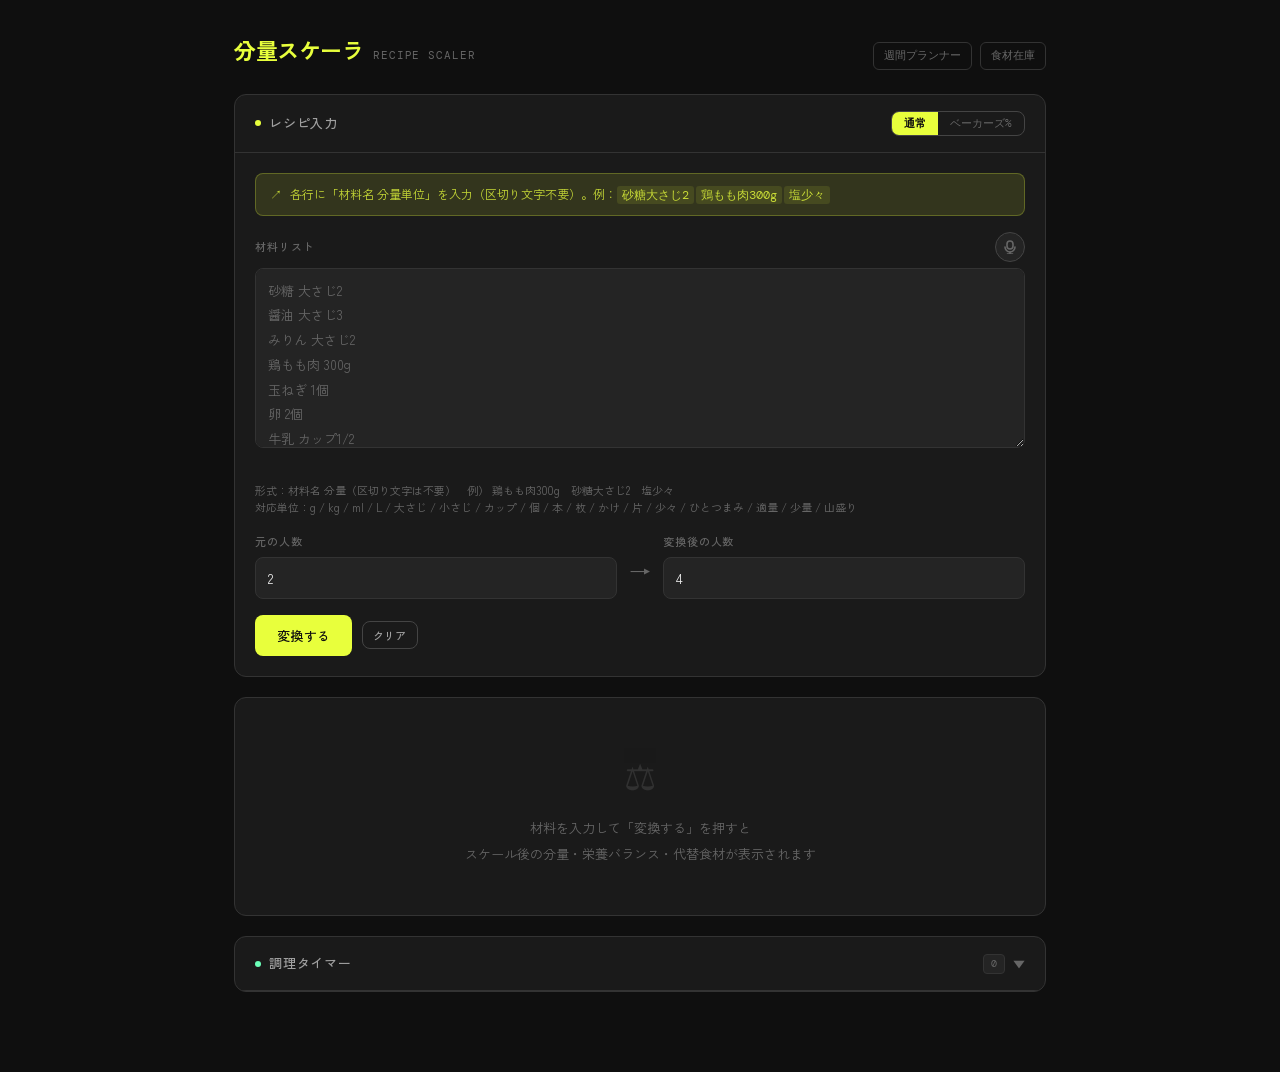
==== commit 2e19a7b2: "remove: 保存済みレシピカードを削除 Co-Authored-By: Claude Sonnet 4.6 <noreply@anthropic.com>" ====
--- a/index.html
+++ b/index.html
@@ -31,22 +31,6 @@
 
 <main>
 
-  <!-- SAVED RECIPES CARD -->
-  <div class="card" id="savedCard">
-    <div class="card-header toggleable" onclick="toggleSavedPanel()">
-      <span class="card-title"><span class="dot"></span>保存済みレシピ</span>
-      <div class="card-header-right">
-        <span class="badge-count" id="recipeCount">0</span>
-        <span class="chevron" id="savedChevron">▼</span>
-      </div>
-    </div>
-    <div class="collapse-body closed" id="savedBody" style="max-height:0;">
-      <div class="recipe-list" id="recipeList">
-        <div class="empty-recipes">保存されたレシピはありません</div>
-      </div>
-    </div>
-  </div>
-
   <!-- INPUT CARD -->
   <div class="card">
     <div class="card-header">
